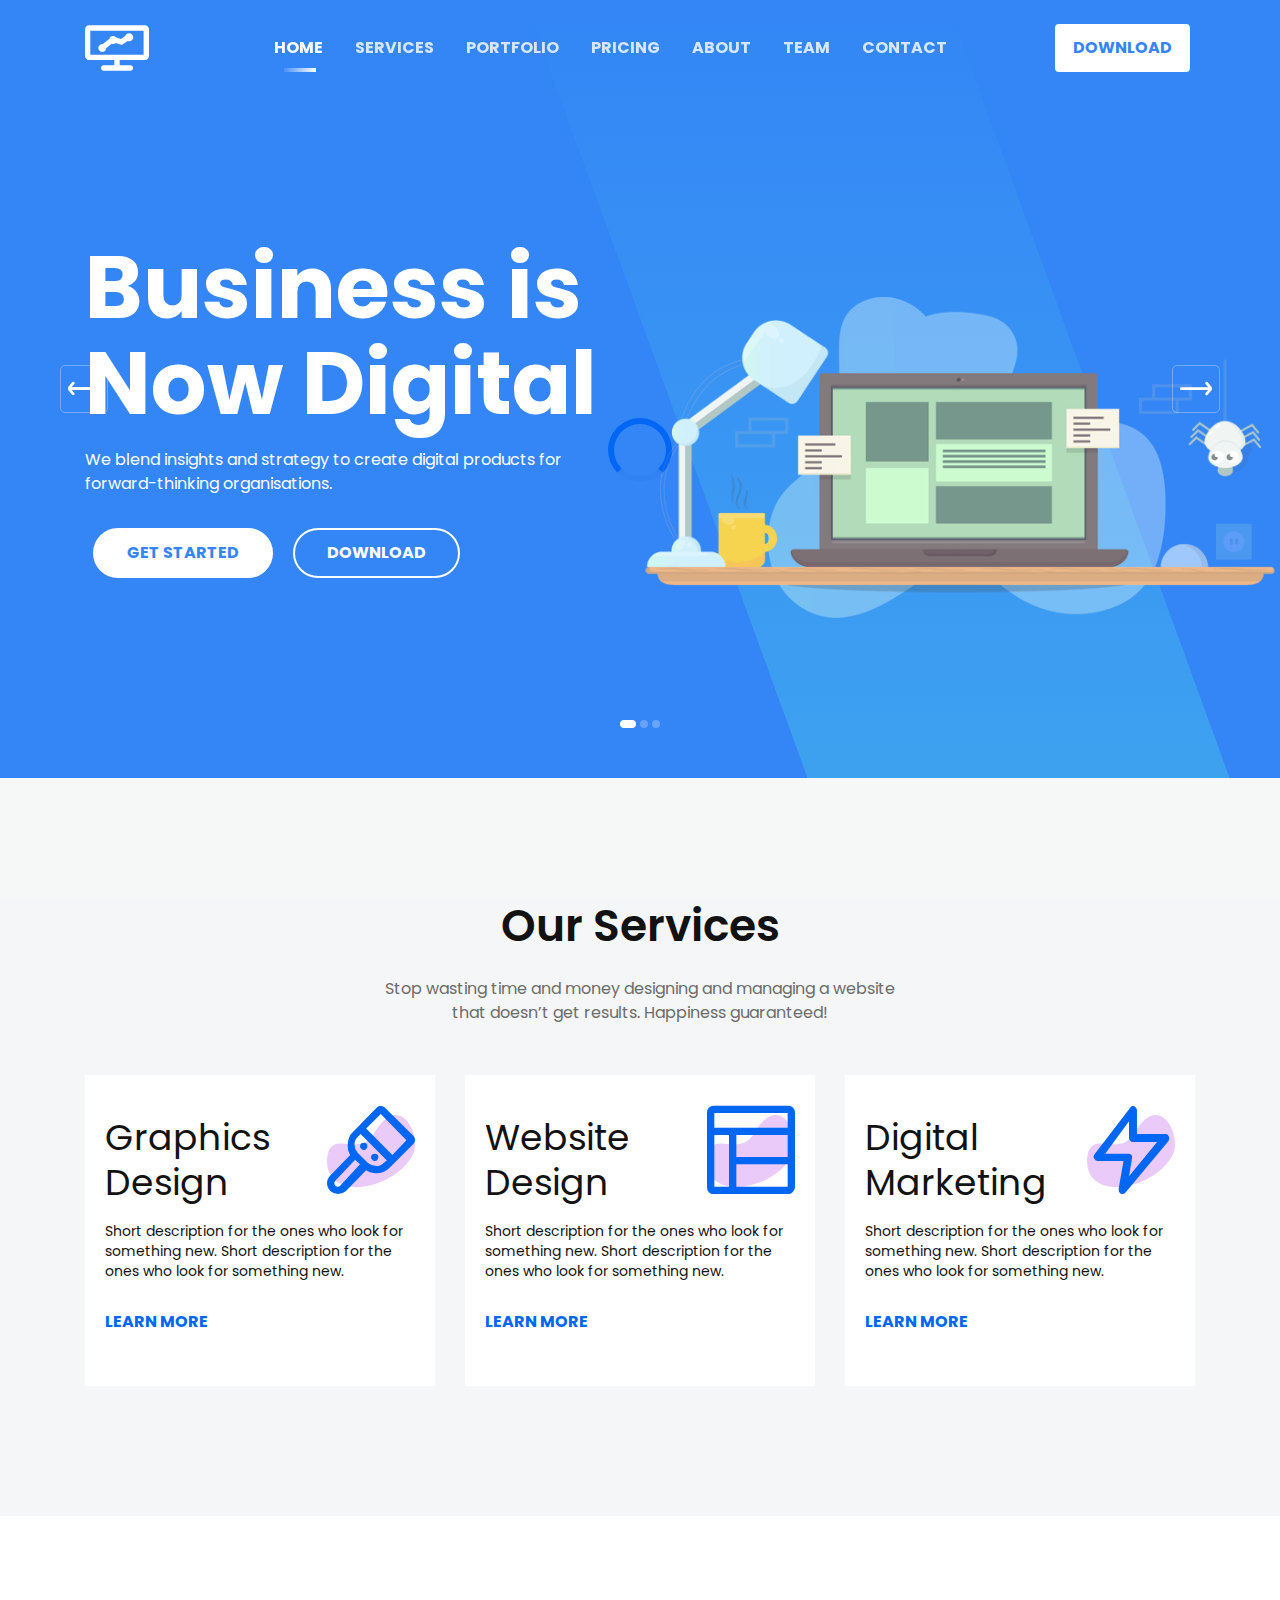
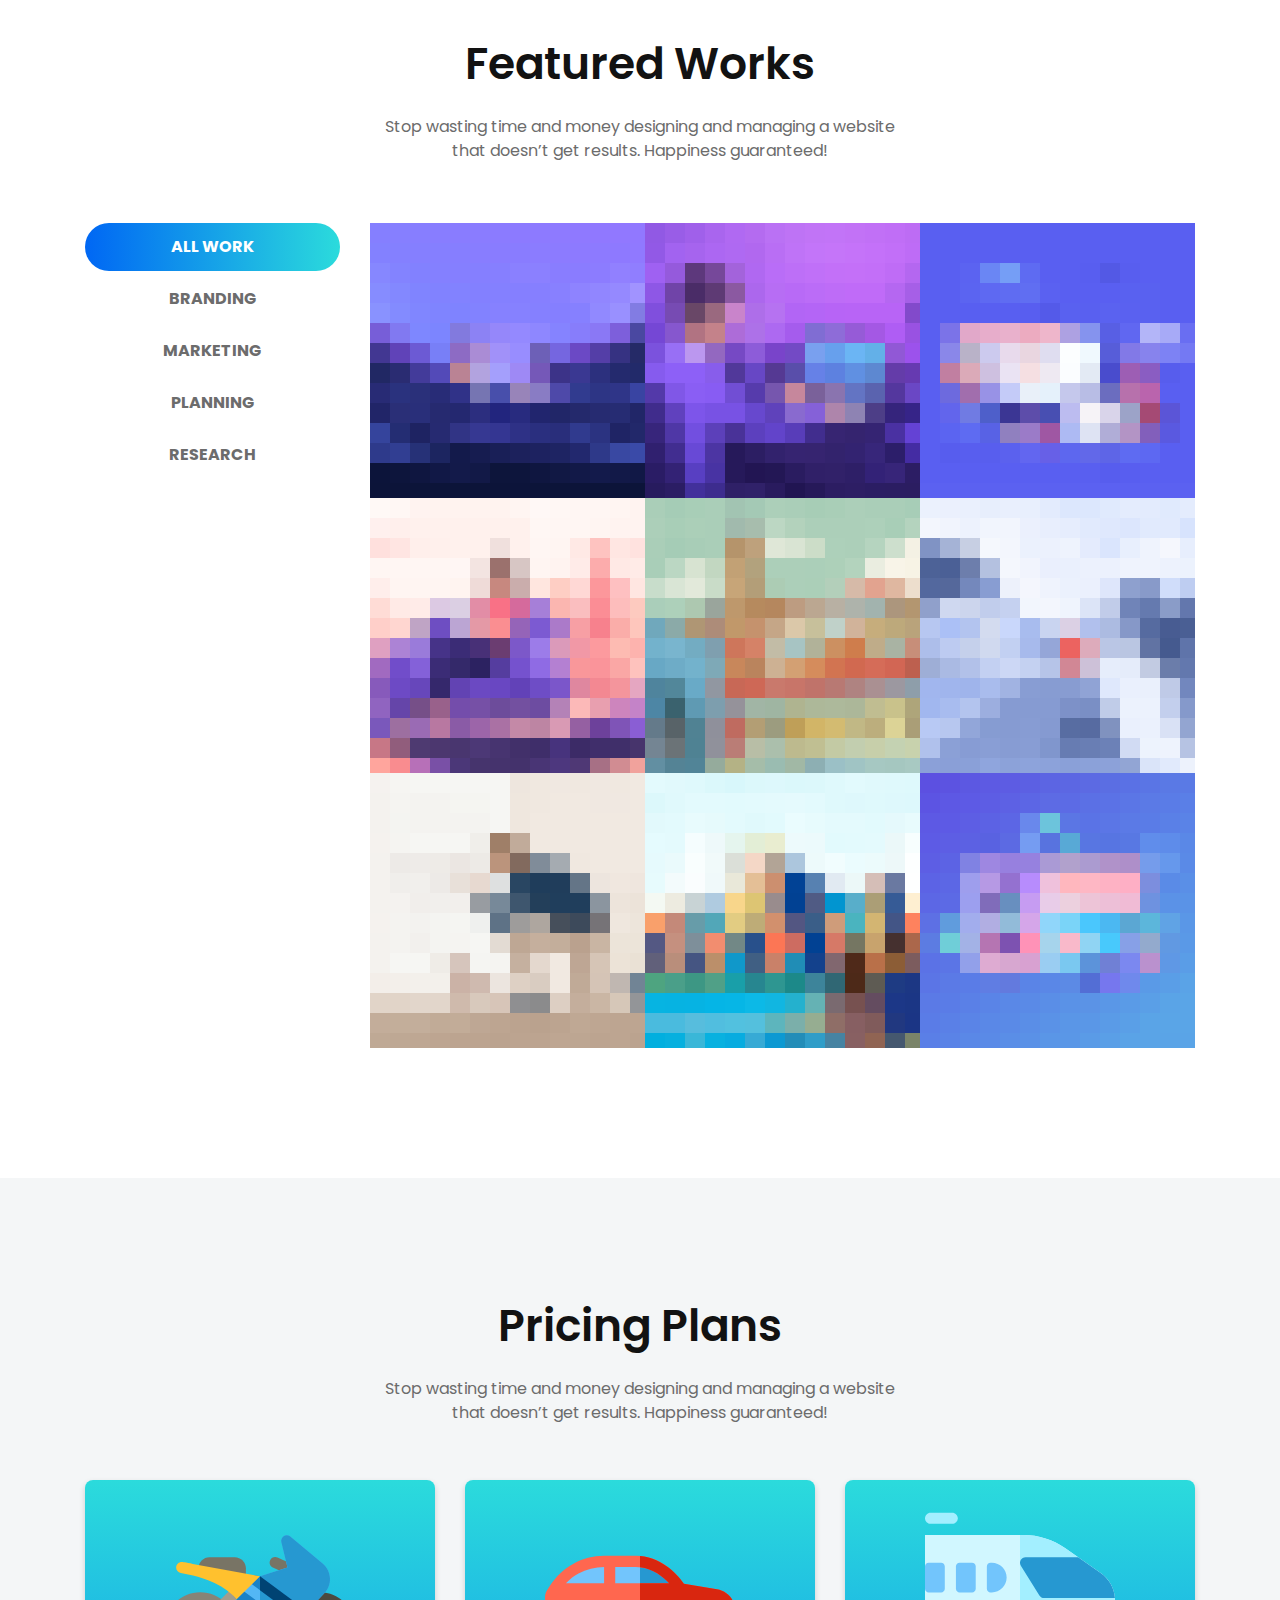
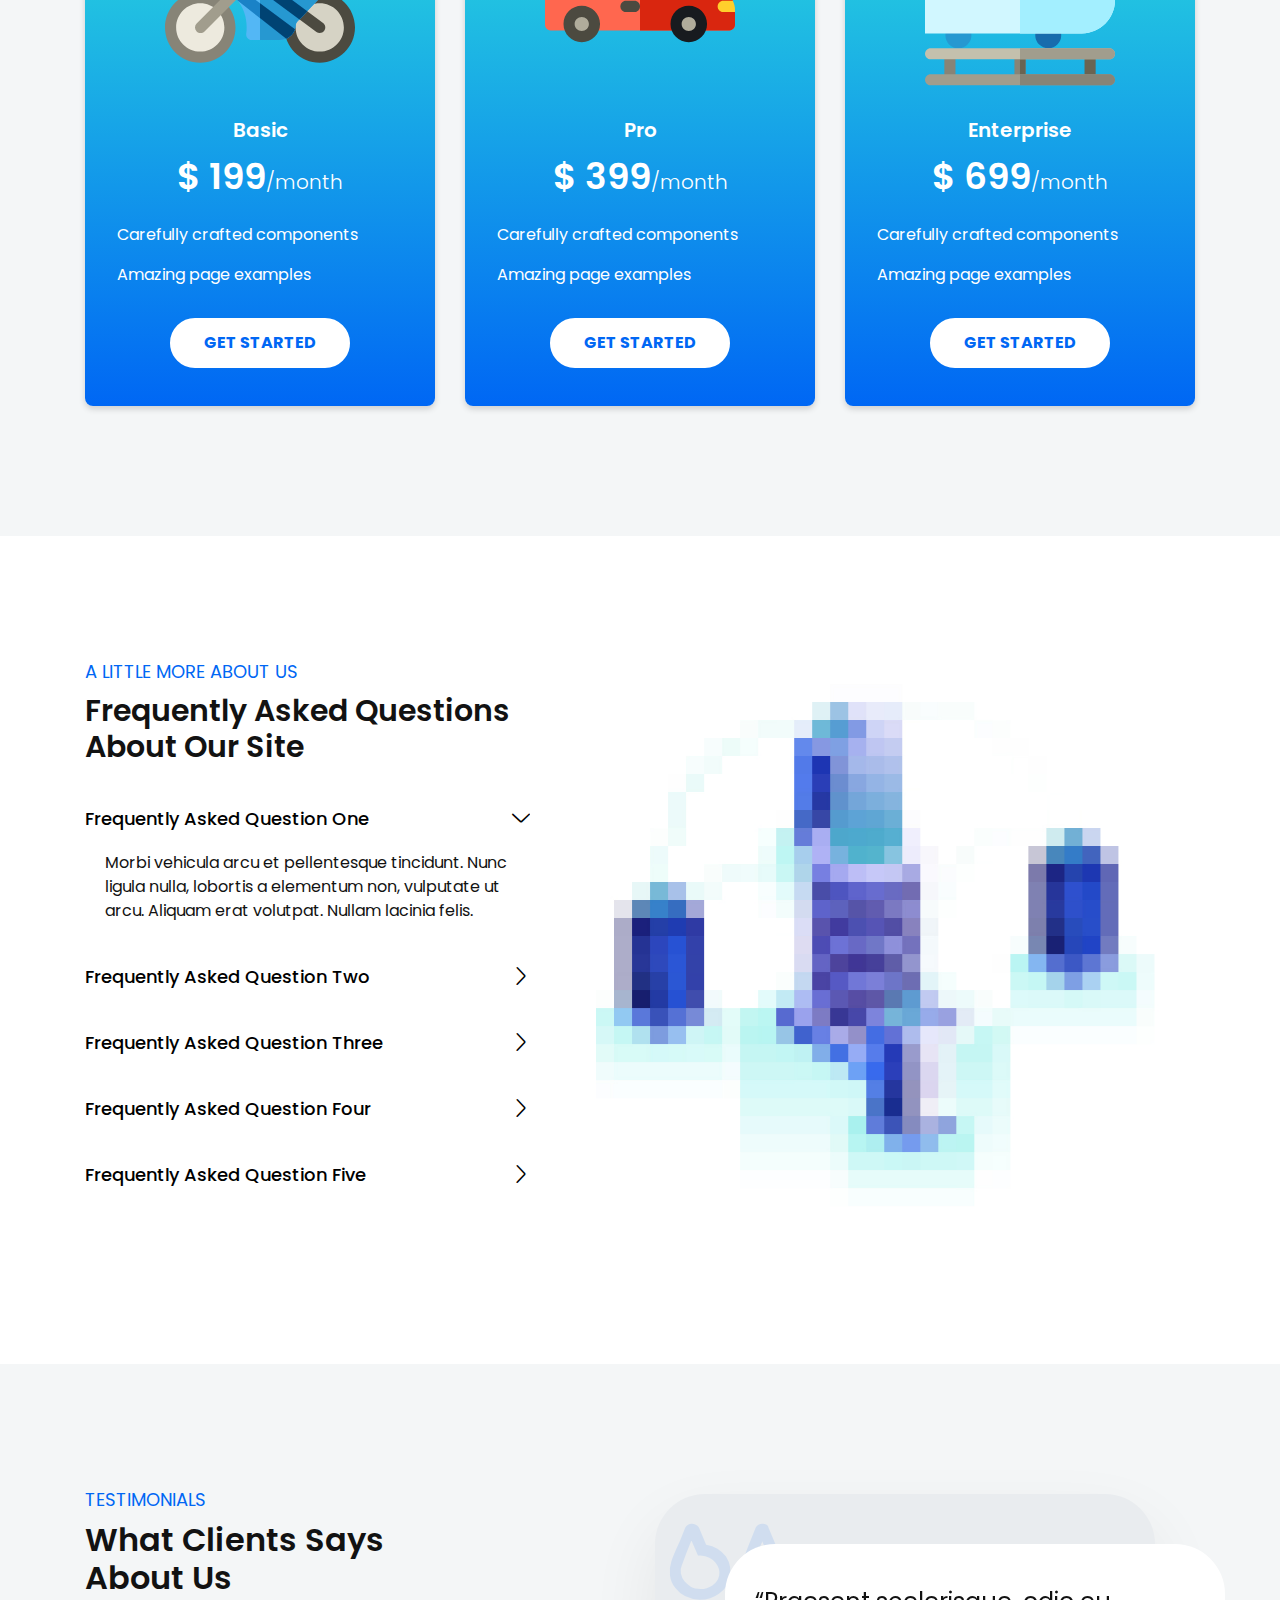
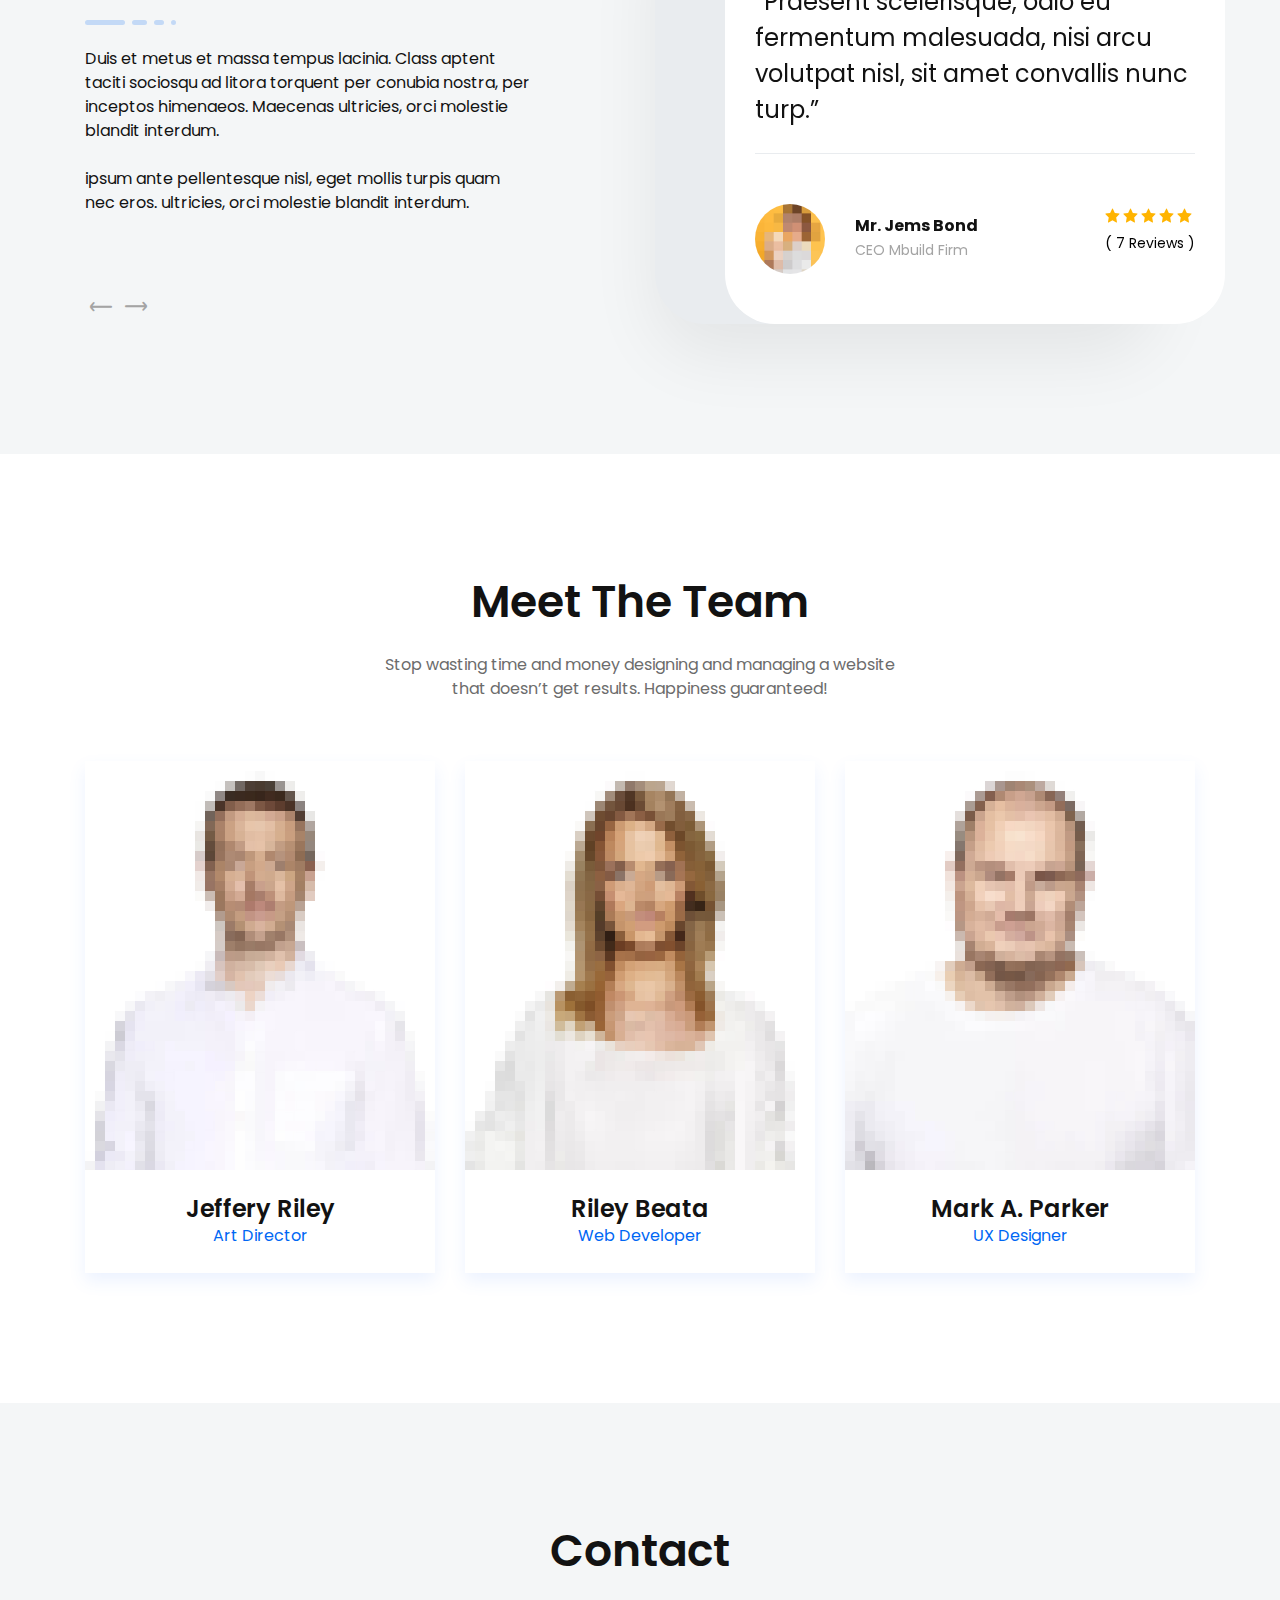
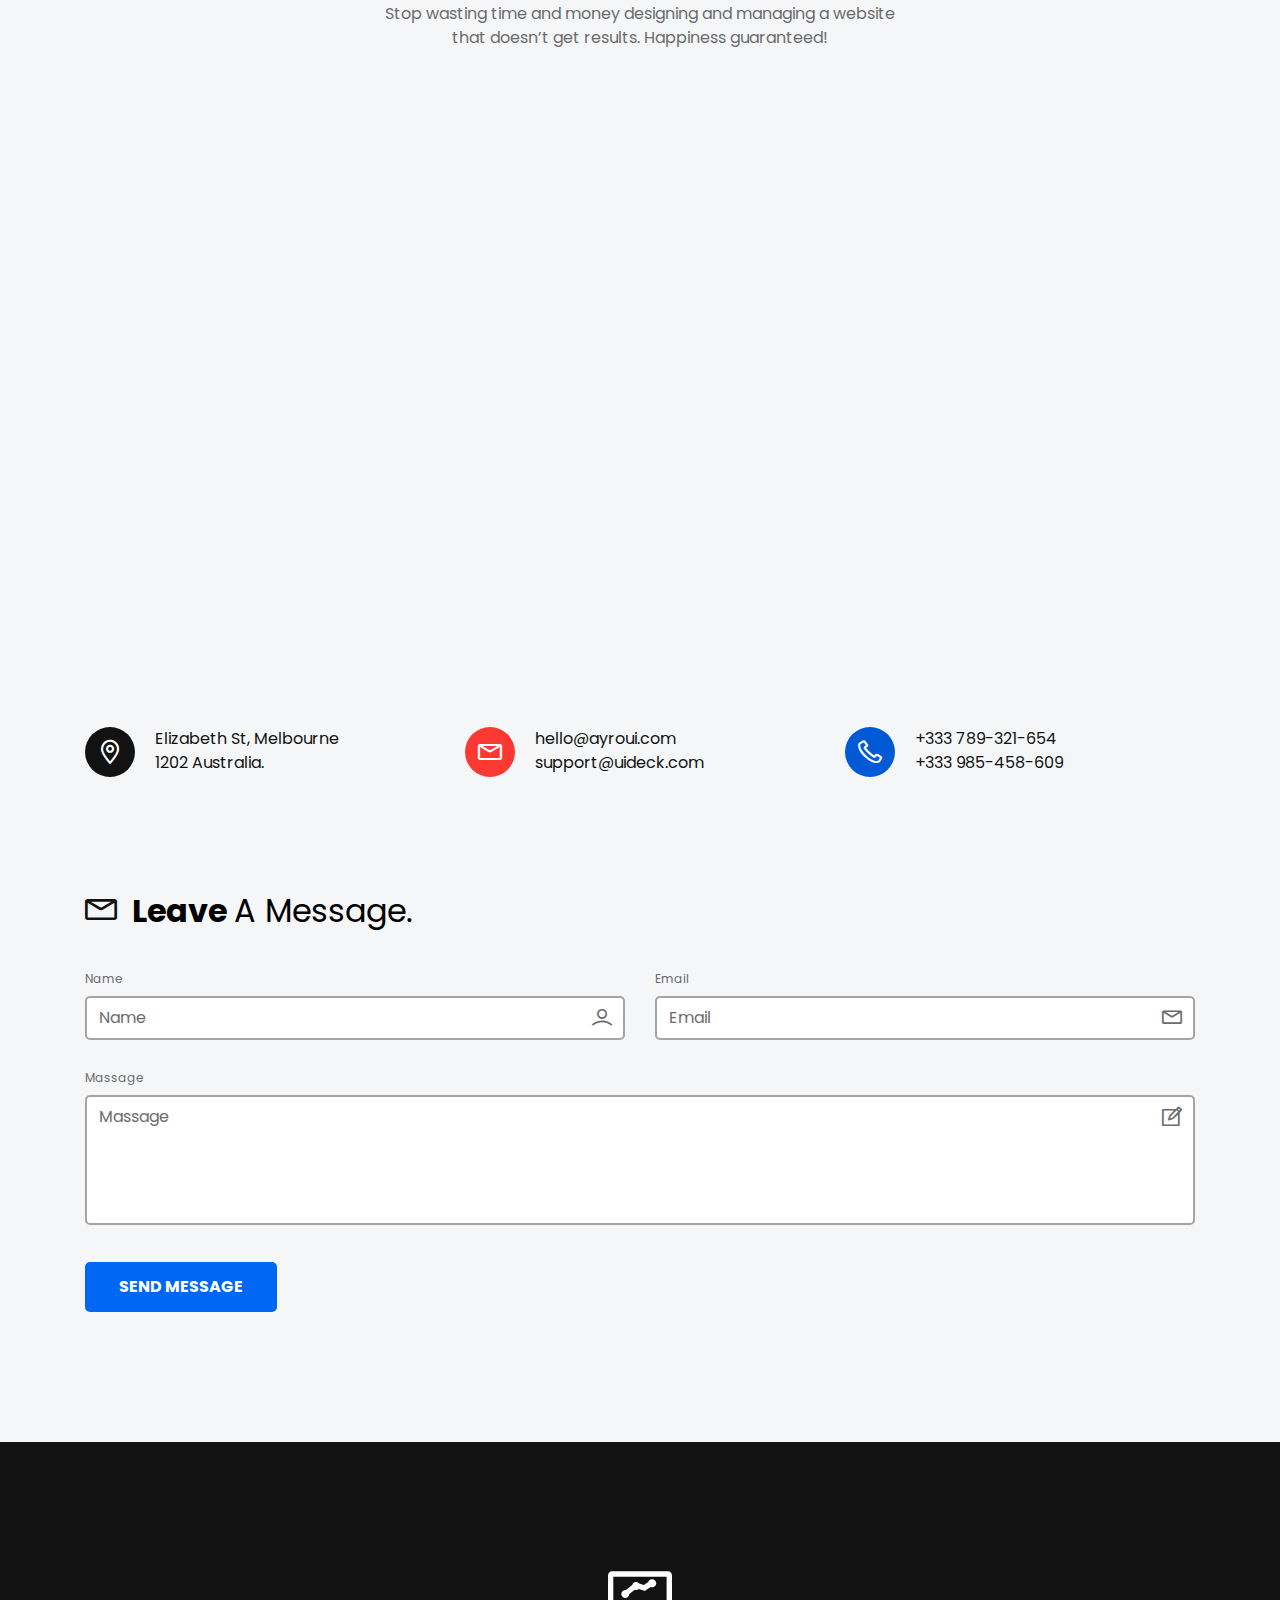
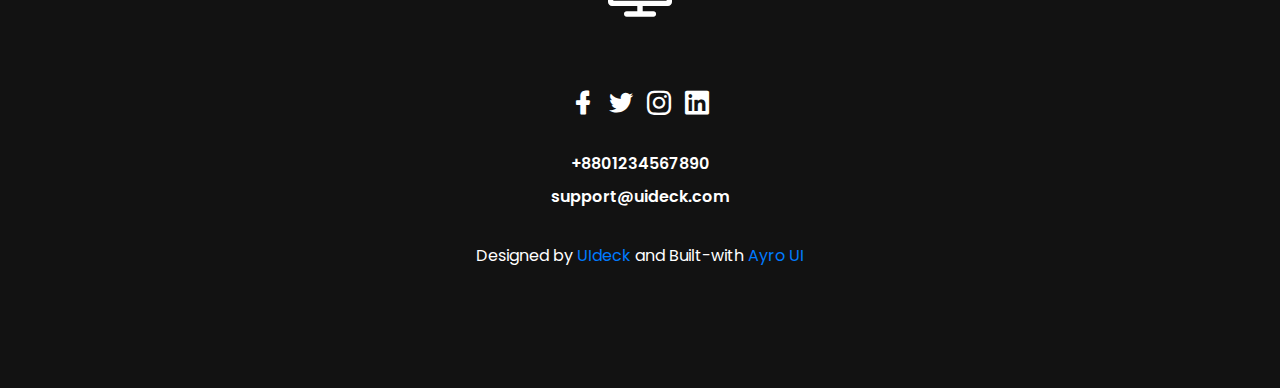
==== index.html @ dd84178d "new website" ====
<!doctype html>
<html class="no-js" lang="en">

<head>
    <meta charset="utf-8">
    
    <!--====== Title ======-->
    <title>Smash - Bootstrap Business Template</title>
    
    <meta name="description" content="">
    <meta name="viewport" content="width=device-width, initial-scale=1">

    <!--====== Favicon Icon ======-->
    <link rel="shortcut icon" href="assets/images/favicon.png" type="image/png">
        
    <!--====== Magnific Popup CSS ======-->
    <link rel="stylesheet" href="assets/css/magnific-popup.css">
        
    <!--====== Slick CSS ======-->
    <link rel="stylesheet" href="assets/css/slick.css">
        
    <!--====== Line Icons CSS ======-->
    <link rel="stylesheet" href="assets/css/LineIcons.css">
        
    <!--====== Bootstrap CSS ======-->
    <link rel="stylesheet" href="assets/css/bootstrap.min.css">
    
    <!--====== Default CSS ======-->
    <link rel="stylesheet" href="assets/css/default.css">
    
    <!--====== Style CSS ======-->
    <link rel="stylesheet" href="assets/css/style.css">
    
</head>

<body>
    <!--[if IE]>
    <p class="browserupgrade">You are using an <strong>outdated</strong> browser. Please <a href="https://browsehappy.com/">upgrade your browser</a> to improve your experience and security.</p>
  <![endif]-->
   
    <!--====== PRELOADER PART START ======-->

    <div class="preloader">
        <div class="loader">
            <div class="ytp-spinner">
                <div class="ytp-spinner-container">
                    <div class="ytp-spinner-rotator">
                        <div class="ytp-spinner-left">
                            <div class="ytp-spinner-circle"></div>
                        </div>
                        <div class="ytp-spinner-right">
                            <div class="ytp-spinner-circle"></div>
                        </div>
                    </div>
                </div>
            </div>
        </div>
    </div>

    <!--====== PRELOADER PART ENDS ======-->
    
    <!--====== NAVBAR TWO PART START ======-->

    <section class="navbar-area">
        <div class="container">
            <div class="row">
                <div class="col-lg-12">
                    <nav class="navbar navbar-expand-lg">
                       
                        <a class="navbar-brand" href="#">
                            <img src="assets/images/logo.svg" alt="Logo">
                        </a>
                        
                        <button class="navbar-toggler" type="button" data-toggle="collapse" data-target="#navbarTwo" aria-controls="navbarTwo" aria-expanded="false" aria-label="Toggle navigation">
                            <span class="toggler-icon"></span>
                            <span class="toggler-icon"></span>
                            <span class="toggler-icon"></span>
                        </button>

                        <div class="collapse navbar-collapse sub-menu-bar" id="navbarTwo">
                            <ul class="navbar-nav m-auto">
                                <li class="nav-item active"><a class="page-scroll" href="#home">home</a></li>
                                <li class="nav-item"><a class="page-scroll" href="#services">Services</a></li>
                                <li class="nav-item"><a class="page-scroll" href="#portfolio">Portfolio</a></li>
                                <li class="nav-item"><a class="page-scroll" href="#pricing">Pricing</a></li>
                                <li class="nav-item"><a class="page-scroll" href="#about">About</a></li>
                                <li class="nav-item"><a class="page-scroll" href="#team">Team</a></li>
                                <li class="nav-item"><a class="page-scroll" href="#contact">Contact</a></li>
                            </ul>
                        </div>
                        
                        <div class="navbar-btn d-none d-sm-inline-block">
                            <ul>
                                <li><a class="solid" href="#">Download</a></li>
                            </ul>
                        </div>
                    </nav> <!-- navbar -->
                </div>
            </div> <!-- row -->
        </div> <!-- container -->
    </section>

    <!--====== NAVBAR TWO PART ENDS ======-->
    
    <!--====== SLIDER PART START ======-->

    <section id="home" class="slider_area">
        <div id="carouselThree" class="carousel slide" data-ride="carousel">
            <ol class="carousel-indicators">
                <li data-target="#carouselThree" data-slide-to="0" class="active"></li>
                <li data-target="#carouselThree" data-slide-to="1"></li>
                <li data-target="#carouselThree" data-slide-to="2"></li>
            </ol>

            <div class="carousel-inner">
                <div class="carousel-item active">
                    <div class="container">
                        <div class="row">
                            <div class="col-lg-6">
                                <div class="slider-content">
                                    <h1 class="title">Business is Now Digital</h1>
                                    <p class="text">We blend insights and strategy to create digital products for forward-thinking organisations.</p>
                                    <ul class="slider-btn rounded-buttons">
                                        <li><a class="main-btn rounded-one" href="#">GET STARTED</a></li>
                                        <li><a class="main-btn rounded-two" href="#">DOWNLOAD</a></li>
                                    </ul>
                                </div>
                            </div>
                        </div> <!-- row -->
                    </div> <!-- container -->
                    <div class="slider-image-box d-none d-lg-flex align-items-end">
                        <div class="slider-image">
                            <img src="assets/images/slider/1.png" alt="Hero">
                        </div> <!-- slider-imgae -->
                    </div> <!-- slider-imgae box -->
                </div> <!-- carousel-item -->

                <div class="carousel-item">
                    <div class="container">
                        <div class="row">
                            <div class="col-lg-6">
                                <div class="slider-content">
                                    <h1 class="title">Crafted for Business</h1>
                                    <p class="text">We blend insights and strategy to create digital products for forward-thinking organisations.</p>
                                    <ul class="slider-btn rounded-buttons">
                                        <li><a class="main-btn rounded-one" href="#">GET STARTED</a></li>
                                        <li><a class="main-btn rounded-two" href="#">DOWNLOAD</a></li>
                                    </ul>
                                </div> <!-- slider-content -->
                            </div>
                        </div> <!-- row -->
                    </div> <!-- container -->
                    <div class="slider-image-box d-none d-lg-flex align-items-end">
                        <div class="slider-image">
                            <img src="assets/images/slider/2.png" alt="Hero">
                        </div> <!-- slider-imgae -->
                    </div> <!-- slider-imgae box -->
                </div> <!-- carousel-item -->

                <div class="carousel-item">
                    <div class="container">
                        <div class="row">
                            <div class="col-lg-6">
                                <div class="slider-content">
                                    <h1 class="title">Based on Bootstrap 4</h1>
                                    <p class="text">We blend insights and strategy to create digital products for forward-thinking organisations.</p>
                                    <ul class="slider-btn rounded-buttons">
                                        <li><a class="main-btn rounded-one" href="#">GET STARTED</a></li>
                                        <li><a class="main-btn rounded-two" href="#">DOWNLOAD</a></li>
                                    </ul>
                                </div> <!-- slider-content -->
                            </div>
                        </div> <!-- row -->
                    </div> <!-- container -->
                    <div class="slider-image-box d-none d-lg-flex align-items-end">
                        <div class="slider-image">
                            <img src="assets/images/slider/3.png" alt="Hero">
                        </div> <!-- slider-imgae -->
                    </div> <!-- slider-imgae box -->
                </div> <!-- carousel-item -->
            </div>

            <a class="carousel-control-prev" href="#carouselThree" role="button" data-slide="prev">
                <i class="lni lni-arrow-left"></i>
            </a>
            <a class="carousel-control-next" href="#carouselThree" role="button" data-slide="next">
                <i class="lni lni-arrow-right"></i>
            </a>
        </div>
    </section>

    <!--====== SLIDER PART ENDS ======-->
    
    <!--====== FEATRES TWO PART START ======-->

    <section id="services" class="features-area">
        <div class="container">
            <div class="row justify-content-center">
                <div class="col-lg-6 col-md-10">
                    <div class="section-title text-center pb-10">
                        <h3 class="title">Our Services</h3>
                        <p class="text">Stop wasting time and money designing and managing a website that doesn’t get results. Happiness guaranteed!</p>
                    </div> <!-- row -->
                </div>
            </div> <!-- row -->
            <div class="row justify-content-center">
                <div class="col-lg-4 col-md-7 col-sm-9">
                    <div class="single-features mt-40">
                        <div class="features-title-icon d-flex justify-content-between">
                            <h4 class="features-title"><a href="#">Graphics Design</a></h4>
                            <div class="features-icon">
                                <i class="lni lni-brush"></i>
                                <img class="shape" src="assets/images/f-shape-1.svg" alt="Shape">
                            </div>
                        </div>
                        <div class="features-content">
                            <p class="text">Short description for the ones who look for something new. Short description for the ones who look for something new.</p>
                            <a class="features-btn" href="#">LEARN MORE</a>
                        </div>
                    </div> <!-- single features -->
                </div>
                <div class="col-lg-4 col-md-7 col-sm-9">
                    <div class="single-features mt-40">
                        <div class="features-title-icon d-flex justify-content-between">
                            <h4 class="features-title"><a href="#">Website Design</a></h4>
                            <div class="features-icon">
                                <i class="lni lni-layout"></i>
                                <img class="shape" src="assets/images/f-shape-1.svg" alt="Shape">
                            </div>
                        </div>
                        <div class="features-content">
                            <p class="text">Short description for the ones who look for something new. Short description for the ones who look for something new.</p>
                            <a class="features-btn" href="#">LEARN MORE</a>
                        </div>
                    </div> <!-- single features -->
                </div>
                <div class="col-lg-4 col-md-7 col-sm-9">
                    <div class="single-features mt-40">
                        <div class="features-title-icon d-flex justify-content-between">
                            <h4 class="features-title"><a href="#">Digital Marketing</a></h4>
                            <div class="features-icon">
                                <i class="lni lni-bolt"></i>
                                <img class="shape" src="assets/images/f-shape-1.svg" alt="Shape">
                            </div>
                        </div>
                        <div class="features-content">
                            <p class="text">Short description for the ones who look for something new. Short description for the ones who look for something new.</p>
                            <a class="features-btn" href="#">LEARN MORE</a>
                        </div>
                    </div> <!-- single features -->
                </div>
            </div> <!-- row -->
        </div> <!-- container -->
    </section>

    <!--====== FEATRES TWO PART ENDS ======-->
    
    <!--====== PORTFOLIO PART START ======-->

    <section id="portfolio" class="portfolio-area portfolio-four pb-100">
        <div class="container">
            <div class="row justify-content-center">
                <div class="col-lg-6 col-md-10">
                    <div class="section-title text-center pb-10">
                        <h3 class="title">Featured Works</h3>
                        <p class="text">Stop wasting time and money designing and managing a website that doesn’t get results. Happiness guaranteed!</p>
                    </div> <!-- section title -->
                </div>
            </div> <!-- row -->
            <div class="row">
                <div class="col-lg-3 col-md-3">
                    <div class="portfolio-menu text-center mt-50">
                        <ul>
                            <li data-filter="*" class="active">ALL WORK</li>
                            <li data-filter=".branding-4">BRANDING</li>
                            <li data-filter=".marketing-4">MARKETING</li>
                            <li data-filter=".planning-4">PLANNING</li>
                            <li data-filter=".research-4">RESEARCH</li>
                        </ul>
                    </div> <!-- portfolio menu -->
                </div>
                <div class="col-lg-9 col-md-9">
                    <div class="row no-gutters grid mt-50">
                        <div class="col-lg-4 col-sm-6 branding-4 planning-4">
                            <div class="single-portfolio">
                                <div class="portfolio-image">
                                    <img src="assets/images/portfolio/1.png" alt="">
                                    <div class="portfolio-overlay d-flex align-items-center justify-content-center">
                                        <div class="portfolio-content">
                                            <div class="portfolio-icon">
                                                <a class="image-popup" href="assets/images/portfolio/1.png"><i class="lni lni-zoom-in"></i></a>
                                                <img src="assets/images/portfolio/shape.svg" alt="shape" class="shape">
                                            </div>
                                            <div class="portfolio-icon">
                                                <a href="#"><i class="lni lni-link"></i></a>
                                                <img src="assets/images/portfolio/shape.svg" alt="shape" class="shape">
                                            </div>
                                        </div>
                                    </div>
                                </div>
                            </div> <!-- single portfolio -->
                        </div>
                        <div class="col-lg-4 col-sm-6 marketing-4 research-4">
                            <div class="single-portfolio">
                                <div class="portfolio-image">
                                    <img src="assets/images/portfolio/2.png" alt="">
                                    <div class="portfolio-overlay d-flex align-items-center justify-content-center">
                                        <div class="portfolio-content">
                                            <div class="portfolio-icon">
                                                <a class="image-popup" href="assets/images/portfolio/2.png"><i class="lni lni-zoom-in"></i></a>
                                                <img src="assets/images/portfolio/shape.svg" alt="shape" class="shape">
                                            </div>
                                            <div class="portfolio-icon">
                                                <a href="#"><i class="lni lni-link"></i></a>
                                                <img src="assets/images/portfolio/shape.svg" alt="shape" class="shape">
                                            </div>
                                        </div>
                                    </div>
                                </div>
                            </div> <!-- single portfolio -->
                        </div>
                        <div class="col-lg-4 col-sm-6 branding-4 marketing-4">
                            <div class="single-portfolio">
                                <div class="portfolio-image">
                                    <img src="assets/images/portfolio/3.png" alt="">
                                    <div class="portfolio-overlay d-flex align-items-center justify-content-center">
                                        <div class="portfolio-content">
                                            <div class="portfolio-icon">
                                                <a class="image-popup" href="assets/images/portfolio/3.png"><i class="lni lni-zoom-in"></i></a>
                                                <img src="assets/images/portfolio/shape.svg" alt="shape" class="shape">
                                            </div>
                                            <div class="portfolio-icon">
                                                <a href="#"><i class="lni lni-link"></i></a>
                                                <img src="assets/images/portfolio/shape.svg" alt="shape" class="shape">
                                            </div>
                                        </div>
                                    </div>
                                </div>
                            </div> <!-- single portfolio -->
                        </div>
                        <div class="col-lg-4 col-sm-6 planning-4 research-4">
                            <div class="single-portfolio">
                                <div class="portfolio-image">
                                    <img src="assets/images/portfolio/4.png" alt="">
                                    <div class="portfolio-overlay d-flex align-items-center justify-content-center">
                                        <div class="portfolio-content">
                                            <div class="portfolio-icon">
                                                <a class="image-popup" href="assets/images/portfolio/4.png"><i class="lni lni-zoom-in"></i></a>
                                                <img src="assets/images/portfolio/shape.svg" alt="shape" class="shape">
                                            </div>
                                            <div class="portfolio-icon">
                                                <a href="#"><i class="lni lni-link"></i></a>
                                                <img src="assets/images/portfolio/shape.svg" alt="shape" class="shape">
                                            </div>
                                        </div>
                                    </div>
                                </div>
                            </div> <!-- single portfolio -->
                        </div>
                        <div class="col-lg-4 col-sm-6 marketing-4">
                            <div class="single-portfolio">
                                <div class="portfolio-image">
                                    <img src="assets/images/portfolio/5.png" alt="">
                                    <div class="portfolio-overlay d-flex align-items-center justify-content-center">
                                        <div class="portfolio-content">
                                            <div class="portfolio-icon">
                                                <a class="image-popup" href="assets/images/portfolio/5.png"><i class="lni lni-zoom-in"></i></a>
                                                <img src="assets/images/portfolio/shape.svg" alt="shape" class="shape">
                                            </div>
                                            <div class="portfolio-icon">
                                                <a href="#"><i class="lni lni-link"></i></a>
                                                <img src="assets/images/portfolio/shape.svg" alt="shape" class="shape">
                                            </div>
                                        </div>
                                    </div>
                                </div>
                            </div> <!-- single portfolio -->
                        </div>
                        <div class="col-lg-4 col-sm-6 planning-4">
                            <div class="single-portfolio">
                                <div class="portfolio-image">
                                    <img src="assets/images/portfolio/6.png" alt="">
                                    <div class="portfolio-overlay d-flex align-items-center justify-content-center">
                                        <div class="portfolio-content">
                                            <div class="portfolio-icon">
                                                <a class="image-popup" href="assets/images/portfolio/6.png"><i class="lni lni-zoom-in"></i></a>
                                                <img src="assets/images/portfolio/shape.svg" alt="shape" class="shape">
                                            </div>
                                            <div class="portfolio-icon">
                                                <a href="#"><i class="lni lni-link"></i></a>
                                                <img src="assets/images/portfolio/shape.svg" alt="shape" class="shape">
                                            </div>
                                        </div>
                                    </div>
                                </div>
                            </div> <!-- single portfolio -->
                        </div>
                        <div class="col-lg-4 col-sm-6 research-4">
                            <div class="single-portfolio">
                                <div class="portfolio-image">
                                    <img src="assets/images/portfolio/7.png" alt="">
                                    <div class="portfolio-overlay d-flex align-items-center justify-content-center">
                                        <div class="portfolio-content">
                                            <div class="portfolio-icon">
                                                <a class="image-popup" href="assets/images/portfolio/7.png"><i class="lni lni-zoom-in"></i></a>
                                                <img src="assets/images/portfolio/shape.svg" alt="shape" class="shape">
                                            </div>
                                            <div class="portfolio-icon">
                                                <a href="#"><i class="lni lni-link"></i></a>
                                                <img src="assets/images/portfolio/shape.svg" alt="shape" class="shape">
                                            </div>
                                        </div>
                                    </div>
                                </div>
                            </div> <!-- single portfolio -->
                        </div>
                        <div class="col-lg-4 col-sm-6 branding-4 planning-4">
                            <div class="single-portfolio">
                                <div class="portfolio-image">
                                    <img src="assets/images/portfolio/8.png" alt="">
                                    <div class="portfolio-overlay d-flex align-items-center justify-content-center">
                                        <div class="portfolio-content">
                                            <div class="portfolio-icon">
                                                <a class="image-popup" href="assets/images/portfolio/8.png"><i class="lni lni-zoom-in"></i></a>
                                                <img src="assets/images/portfolio/shape.svg" alt="shape" class="shape">
                                            </div>
                                            <div class="portfolio-icon">
                                                <a href="#"><i class="lni lni-link"></i></a>
                                                <img src="assets/images/portfolio/shape.svg" alt="shape" class="shape">
                                            </div>
                                        </div>
                                    </div>
                                </div>
                            </div> <!-- single portfolio -->
                        </div>
                        <div class="col-lg-4 col-sm-6 marketing-4">
                            <div class="single-portfolio">
                                <div class="portfolio-image">
                                    <img src="assets/images/portfolio/9.png" alt="">
                                    <div class="portfolio-overlay d-flex align-items-center justify-content-center">
                                        <div class="portfolio-content">
                                            <div class="portfolio-icon">
                                                <a class="image-popup" href="assets/images/portfolio/9.png"><i class="lni lni-zoom-in"></i></a>
                                                <img src="assets/images/portfolio/shape.svg" alt="shape" class="shape">
                                            </div>
                                            <div class="portfolio-icon">
                                                <a href="#"><i class="lni lni-link"></i></a>
                                                <img src="assets/images/portfolio/shape.svg" alt="shape" class="shape">
                                            </div>
                                        </div>
                                    </div>
                                </div>
                            </div> <!-- single portfolio -->
                        </div>
                    </div> <!-- row -->
                </div>
            </div> <!-- row -->
        </div> <!-- container -->
    </section>

    <!--====== PORTFOLIO PART ENDS ======-->
    
    <!--====== PRINICNG START ======-->

    <section id="pricing" class="pricing-area ">
        <div class="container">
            <div class="row justify-content-center">
                <div class="col-lg-6 col-md-10">
                    <div class="section-title text-center pb-25">
                        <h3 class="title">Pricing Plans</h3>
                        <p class="text">Stop wasting time and money designing and managing a website that doesn’t get results. Happiness guaranteed!</p>
                    </div> <!-- section title -->
                </div>
            </div> <!-- row -->
            <div class="row justify-content-center">
                <div class="col-lg-4 col-md-7 col-sm-9">
                    <div class="pricing-style mt-30">
                        <div class="pricing-icon text-center">
                            <img src="assets/images/basic.svg" alt="">
                        </div>
                        <div class="pricing-header text-center">
                            <h5 class="sub-title">Basic</h5>
                            <p class="month"><span class="price">$ 199</span>/month</p>
                        </div>
                        <div class="pricing-list">
                            <ul>
                                <li><i class="lni lni-check-mark-circle"></i> Carefully crafted components</li>
                                <li><i class="lni lni-check-mark-circle"></i> Amazing page examples</li>
                            </ul>
                        </div>
                        <div class="pricing-btn rounded-buttons text-center">
                            <a class="main-btn rounded-one" href="#">GET STARTED</a>
                        </div>    
                    </div> <!-- pricing style one -->
                </div>
                
                <div class="col-lg-4 col-md-7 col-sm-9">
                    <div class="pricing-style mt-30">
                        <div class="pricing-icon text-center">
                            <img src="assets/images/pro.svg" alt="">
                        </div>
                        <div class="pricing-header text-center">
                            <h5 class="sub-title">Pro</h5>
                            <p class="month"><span class="price">$ 399</span>/month</p>
                        </div>
                        <div class="pricing-list">
                            <ul>
                                <li><i class="lni lni-check-mark-circle"></i> Carefully crafted components</li>
                                <li><i class="lni lni-check-mark-circle"></i> Amazing page examples</li>
                            </ul>
                        </div>
                        <div class="pricing-btn rounded-buttons text-center">
                            <a class="main-btn rounded-one" href="#">GET STARTED</a>
                        </div>
                    </div> <!-- pricing style one -->
                </div>
                
                <div class="col-lg-4 col-md-7 col-sm-9">
                    <div class="pricing-style mt-30">
                        <div class="pricing-icon text-center">
                            <img src="assets/images/enterprise.svg" alt="">
                        </div>
                        <div class="pricing-header text-center">
                            <h5 class="sub-title">Enterprise</h5>
                            <p class="month"><span class="price">$ 699</span>/month</p>
                        </div>
                        <div class="pricing-list">
                            <ul>
                                <li><i class="lni lni-check-mark-circle"></i> Carefully crafted components</li>
                                <li><i class="lni lni-check-mark-circle"></i> Amazing page examples</li>
                            </ul>
                        </div>
                        <div class="pricing-btn rounded-buttons text-center">
                            <a class="main-btn rounded-one" href="#">GET STARTED</a>
                        </div>
                    </div> <!-- pricing style one -->
                </div>
            </div> <!-- row -->
        </div> <!-- container -->
    </section>

    <!--====== PRINICNG ENDS ======-->
    
    <!--====== ABOUT PART START ======-->

    <section id="about" class="about-area">
        <div class="container">
            <div class="row">
                <div class="col-lg-5">
                    <div class="faq-content mt-45">
                        <div class="about-title">
                            <h6 class="sub-title">A Little More About Us</h6>
                            <h4 class="title">Frequently Asked Questions <br> About Our Site</h4>
                        </div> <!-- faq title -->
                        <div class="about-accordion">
                            <div class="accordion" id="accordionExample">
                                <div class="card">
                                    <div class="card-header" id="headingOne">
                                        <a href="#" data-toggle="collapse" data-target="#collapseOne" aria-expanded="true" aria-controls="collapseOne">Frequently Asked Question One</a>
                                    </div>

                                    <div id="collapseOne" class="collapse show" aria-labelledby="headingOne" data-parent="#accordionExample">
                                        <div class="card-body">
                                            <p class="text">Morbi vehicula arcu et pellentesque tincidunt. Nunc ligula nulla, lobortis a elementum non, vulputate ut arcu. Aliquam erat volutpat. Nullam lacinia felis.</p>
                                        </div>
                                    </div> 
                                </div> <!-- card -->
                                <div class="card">
                                    <div class="card-header" id="headingTwo">
                                        <a href="#" class="collapsed" data-toggle="collapse" data-target="#collapseTwo" aria-expanded="false" aria-controls="collapseTwo">Frequently Asked Question Two</a>
                                    </div>
                                    <div id="collapseTwo" class="collapse" aria-labelledby="headingTwo" data-parent="#accordionExample">
                                        <div class="card-body">
                                            <p class="text">Morbi vehicula arcu et pellentesque tincidunt. Nunc ligula nulla, lobortis a elementum non, vulputate ut arcu. Aliquam erat volutpat. Nullam lacinia felis.</p>
                                        </div>
                                    </div>
                                </div> <!-- card -->
                                <div class="card">
                                    <div class="card-header" id="headingThree">
                                        <a href="#" class="collapsed" data-toggle="collapse" data-target="#collapseThree" aria-expanded="false" aria-controls="collapseThree">Frequently Asked Question Three</a>
                                    </div>
                                    <div id="collapseThree" class="collapse" aria-labelledby="headingThree" data-parent="#accordionExample">
                                        <div class="card-body">
                                            <p class="text">Morbi vehicula arcu et pellentesque tincidunt. Nunc ligula nulla, lobortis a elementum non, vulputate ut arcu. Aliquam erat volutpat. Nullam lacinia felis.</p>
                                        </div>
                                    </div>
                                </div> <!-- card -->
                                <div class="card">
                                    <div class="card-header" id="headingFore">
                                        <a href="#" class="collapsed" data-toggle="collapse" data-target="#collapseFore" aria-expanded="false" aria-controls="collapseFore">Frequently Asked Question Four</a>
                                    </div>
                                    <div id="collapseFore" class="collapse" aria-labelledby="headingFore" data-parent="#accordionExample">
                                        <div class="card-body">
                                            <p class="text">Morbi vehicula arcu et pellentesque tincidunt. Nunc ligula nulla, lobortis a elementum non, vulputate ut arcu. Aliquam erat volutpat. Nullam lacinia felis.</p>
                                        </div>
                                    </div>
                                </div> <!-- card -->
                                <div class="card">
                                    <div class="card-header" id="headingFive">
                                        <a href="#" class="collapsed" data-toggle="collapse" data-target="#collapseFive" aria-expanded="false" aria-controls="collapseFive">Frequently Asked Question Five</a>
                                    </div>
                                    <div id="collapseFive" class="collapse" aria-labelledby="headingFive" data-parent="#accordionExample">
                                        <div class="card-body">
                                            <p class="text">Morbi vehicula arcu et pellentesque tincidunt. Nunc ligula nulla, lobortis a elementum non, vulputate ut arcu. Aliquam erat volutpat. Nullam lacinia felis.</p>
                                        </div>
                                    </div>
                                </div> <!-- card -->
                            </div>
                        </div> <!-- faq accordion -->
                    </div> <!-- faq content -->
                </div>
                <div class="col-lg-7">
                    <div class="about-image mt-50">
                        <img src="assets/images/about.jpg" alt="about">
                    </div> <!-- faq image -->
                </div>
            </div> <!-- row -->
        </div> <!-- container -->
    </section>

    <!--====== ABOUT PART ENDS ======-->
    
    <!--====== TESTIMONIAL PART START ======-->

    <section id="testimonial" class="testimonial-area">
        <div class="container">
            <div class="row justify-content-between">
                <div class="col-xl-5 col-lg-6">
                    <div class="testimonial-left-content mt-45">
                        <h6 class="sub-title">Testimonials</h6>
                        <h4 class="title">What Clients Says <br> About Us</h4>
                        <ul class="testimonial-line">
                            <li></li>
                            <li></li>
                            <li></li>
                            <li></li>
                        </ul>
                        <p class="text">Duis et metus et massa tempus lacinia. Class aptent taciti sociosqu ad litora torquent per conubia nostra, per inceptos himenaeos. Maecenas ultricies, orci molestie blandit interdum. <br> <br> ipsum ante pellentesque nisl, eget mollis turpis quam nec eros. ultricies, orci molestie blandit interdum.</p>
                    </div> <!-- testimonial left content -->
                </div>
                <div class="col-lg-6">
                    <div class="testimonial-right-content mt-50">
                        <div class="quota">
                            <i class="lni lni-quotation"></i>
                        </div>
                        <div class="testimonial-content-wrapper testimonial-active">
                            <div class="single-testimonial">
                                <div class="testimonial-text">
                                    <p class="text">“Praesent scelerisque, odio eu fermentum malesuada, nisi arcu volutpat nisl, sit amet convallis nunc turp.”</p>
                                </div>
                                <div class="testimonial-author d-sm-flex justify-content-between">
                                    <div class="author-info d-flex align-items-center">
                                        <div class="author-image">
                                            <img src="assets/images/author-1.jpg" alt="author">
                                        </div>
                                        <div class="author-name media-body">
                                            <h5 class="name">Mr. Jems Bond</h5>
                                            <span class="sub-title">CEO Mbuild Firm</span>
                                        </div>
                                    </div>
                                    <div class="author-review">
                                        <ul class="star">
                                            <li><i class="lni lni-star-filled"></i></li>
                                            <li><i class="lni lni-star-filled"></i></li>
                                            <li><i class="lni lni-star-filled"></i></li>
                                            <li><i class="lni lni-star-filled"></i></li>
                                            <li><i class="lni lni-star-filled"></i></li>
                                        </ul>
                                        <span class="review">( 7 Reviews )</span>
                                    </div>
                                </div>
                            </div> <!-- single testimonial -->
                            <div class="single-testimonial">
                                <div class="testimonial-text">
                                    <p class="text">“Praesent scelerisque, odio eu fermentum malesuada, nisi arcu volutpat nisl, sit amet convallis nunc turp.”</p>
                                </div>
                                <div class="testimonial-author d-sm-flex justify-content-between">
                                    <div class="author-info d-flex align-items-center">
                                        <div class="author-image">
                                                <img src="assets/images/author-2.jpg" alt="author">
                                        </div>
                                        <div class="author-name media-body">
                                            <h5 class="name">Mr. Jems Bond</h5>
                                            <span class="sub-title">CEO Mbuild Firm</span>
                                        </div>
                                    </div>
                                    <div class="author-review">
                                        <ul class="star">
                                            <li><i class="lni lni-star-filled"></i></li>
                                            <li><i class="lni lni-star-filled"></i></li>
                                            <li><i class="lni lni-star-filled"></i></li>
                                            <li><i class="lni lni-star-filled"></i></li>
                                            <li><i class="lni lni-star-filled"></i></li>
                                        </ul>
                                        <span class="review">( 7 Reviews )</span>
                                    </div>
                                </div>
                            </div> <!-- single testimonial -->
                            <div class="single-testimonial">
                                <div class="testimonial-text">
                                    <p class="text">“Praesent scelerisque, odio eu fermentum malesuada, nisi arcu volutpat nisl, sit amet convallis nunc turp.”</p>
                                </div>
                                <div class="testimonial-author d-sm-flex justify-content-between">
                                    <div class="author-info d-flex align-items-center">
                                        <div class="author-image">
                                                <img src="assets/images/author-3.jpg" alt="author">
                                        </div>
                                        <div class="author-name media-body">
                                            <h5 class="name">Mr. Jems Bond</h5>
                                            <span class="sub-title">CEO Mbuild Firm</span>
                                        </div>
                                    </div>
                                    <div class="author-review">
                                        <ul class="star">
                                            <li><i class="lni lni-star-filled"></i></li>
                                            <li><i class="lni lni-star-filled"></i></li>
                                            <li><i class="lni lni-star-filled"></i></li>
                                            <li><i class="lni lni-star-filled"></i></li>
                                            <li><i class="lni lni-star-filled"></i></li>
                                        </ul>
                                        <span class="review">( 7 Reviews )</span>
                                    </div>
                                </div>
                            </div> <!-- single testimonial -->
                        </div> <!-- testimonial content wrapper -->
                    </div> <!-- testimonial right content -->
                </div>
            </div> <!-- row -->
        </div> <!-- container -->
    </section>

    <!--====== TESTIMONIAL PART ENDS ======-->
    
    <!--====== TEAM START ======-->

    <section id="team" class="team-area pt-120 pb-130">
        <div class="container">
            <div class="row justify-content-center">
                <div class="col-lg-6 col-md-10">
                    <div class="section-title text-center pb-30">
                        <h3 class="title">Meet The Team</h3>
                        <p class="text">Stop wasting time and money designing and managing a website that doesn’t get results. Happiness guaranteed!</p>
                    </div> <!-- section title -->
                </div>
            </div> <!-- row -->
            <div class="row">
                <div class="col-lg-4 col-sm-6">
                    <div class="team-style-eleven text-center mt-30 wow fadeIn" data-wow-duration="1s" data-wow-delay="0s">
                        <div class="team-image">
                            <img src="assets/images/team-1.jpg" alt="Team">
                        </div>
                        <div class="team-content">
                            <div class="team-social">
                                <ul class="social">
                                    <li><a href="#"><i class="lni lni-facebook-filled"></i></a></li>
                                    <li><a href="#"><i class="lni lni-twitter-original"></i></a></li>
                                    <li><a href="#"><i class="lni lni-linkedin-original"></i></a></li>
                                    <li><a href="#"><i class="lni lni-instagram"></i></a></li>
                                </ul>
                            </div>
                            <h4 class="team-name"><a href="#">Jeffery Riley</a></h4>
                            <span class="sub-title">Art Director</span>
                        </div>
                    </div> <!-- single team -->
                </div>
                <div class="col-lg-4 col-sm-6">
                    <div class="team-style-eleven text-center mt-30 wow fadeIn" data-wow-duration="1s" data-wow-delay="0s">
                        <div class="team-image">
                            <img src="assets/images/team-2.jpg" alt="Team">
                        </div>
                        <div class="team-content">
                            <div class="team-social">
                                <ul class="social">
                                    <li><a href="#"><i class="lni lni-facebook-filled"></i></a></li>
                                    <li><a href="#"><i class="lni lni-twitter-original"></i></a></li>
                                    <li><a href="#"><i class="lni lni-linkedin-original"></i></a></li>
                                    <li><a href="#"><i class="lni lni-instagram"></i></a></li>
                                </ul>
                            </div>
                            <h4 class="team-name"><a href="#">Riley Beata</a></h4>
                            <span class="sub-title">Web Developer</span>
                        </div>
                    </div> <!-- single team -->
                </div>
                <div class="col-lg-4 col-sm-6">
                    <div class="team-style-eleven text-center mt-30 wow fadeIn" data-wow-duration="1s" data-wow-delay="0s">
                        <div class="team-image">
                            <img src="assets/images/team-3.jpg" alt="Team">
                        </div>
                        <div class="team-content">
                            <div class="team-social">
                                <ul class="social">
                                    <li><a href="#"><i class="lni lni-facebook-filled"></i></a></li>
                                    <li><a href="#"><i class="lni lni-twitter-original"></i></a></li>
                                    <li><a href="#"><i class="lni lni-linkedin-original"></i></a></li>
                                    <li><a href="#"><i class="lni lni-instagram"></i></a></li>
                                </ul>
                            </div>
                            <h4 class="team-name"><a href="#">Mark A. Parker</a></h4>
                            <span class="sub-title">UX Designer</span>
                        </div>
                    </div> <!-- single team -->
                </div>
            </div> <!-- row -->
        </div> <!-- container -->
    </section>

    <!--====== TEAM  ENDS ======-->
    
    <!--====== CONTACT PART START ======-->

    <section id="contact" class="contact-area">
        <div class="container">
            <div class="row justify-content-center">
                <div class="col-lg-6 col-md-10">
                    <div class="section-title text-center pb-30">
                        <h3 class="title">Contact</h3>
                        <p class="text">Stop wasting time and money designing and managing a website that doesn’t get results. Happiness guaranteed!</p>
                    </div> <!-- section title -->
                </div>
            </div> <!-- row -->
            <div class="row">
                <div class="col-lg-12">
                    <div class="contact-map mt-30">
                        <iframe id="gmap_canvas" src="https://maps.google.com/maps?q=Mission%20District%2C%20San%20Francisco%2C%20CA%2C%20USA&t=&z=13&ie=UTF8&iwloc=&output=embed" frameborder="0" scrolling="no" marginheight="0" marginwidth="0"></iframe>
                    </div> <!-- row -->
                </div>
            </div> <!-- row -->
            <div class="contact-info pt-30">
                <div class="row">
                    <div class="col-lg-4 col-md-6">
                        <div class="single-contact-info contact-color-1 mt-30 d-flex ">
                            <div class="contact-info-icon">
                                <i class="lni lni-map-marker"></i>
                            </div>
                            <div class="contact-info-content media-body">
                                <p class="text"> Elizabeth St, Melbourne<br>1202 Australia.</p>
                            </div>
                        </div> <!-- single contact info -->
                    </div>
                    <div class="col-lg-4 col-md-6">
                        <div class="single-contact-info contact-color-2 mt-30 d-flex ">
                            <div class="contact-info-icon">
                                <i class="lni lni-envelope"></i>
                            </div>
                            <div class="contact-info-content media-body">
                                <p class="text">hello@ayroui.com</p>
                                <p class="text">support@uideck.com</p>
                            </div>
                        </div> <!-- single contact info -->
                    </div>
                    <div class="col-lg-4 col-md-6">
                        <div class="single-contact-info contact-color-3 mt-30 d-flex ">
                            <div class="contact-info-icon">
                                <i class="lni lni-phone"></i>
                            </div>
                            <div class="contact-info-content media-body">
                                <p class="text">+333 789-321-654</p>
                                <p class="text">+333 985-458-609</p>
                            </div>
                        </div> <!-- single contact info -->
                    </div>
                </div> <!-- row -->
            </div> <!-- contact info -->
            <div class="row">
                <div class="col-lg-12">
                    <div class="contact-wrapper form-style-two pt-115">
                        <h4 class="contact-title pb-10"><i class="lni lni-envelope"></i> Leave <span>A Message.</span></h4>
                        
                        <form id="contact-form" action="assets/contact.php" method="post">
                            <div class="row">
                                <div class="col-md-6">
                                    <div class="form-input mt-25">
                                        <label>Name</label>
                                        <div class="input-items default">
                                            <input name="name" type="text" placeholder="Name">
                                            <i class="lni lni-user"></i>
                                        </div>
                                    </div> <!-- form input -->
                                </div>
                                <div class="col-md-6">
                                    <div class="form-input mt-25">
                                        <label>Email</label>
                                        <div class="input-items default">
                                            <input type="email" name="email" placeholder="Email">
                                            <i class="lni lni-envelope"></i>
                                        </div>
                                    </div> <!-- form input -->
                                </div>
                                <div class="col-md-12">
                                    <div class="form-input mt-25">
                                        <label>Massage</label>
                                        <div class="input-items default">
                                            <textarea name="massage" placeholder="Massage"></textarea>
                                            <i class="lni lni-pencil-alt"></i>
                                        </div>
                                    </div> <!-- form input -->
                                </div>
                                <p class="form-message"></p>
                                <div class="col-md-12">
                                    <div class="form-input light-rounded-buttons mt-30">
                                        <button class="main-btn light-rounded-two">Send Message</button>
                                    </div> <!-- form input -->
                                </div>
                            </div> <!-- row -->
                        </form>
                    </div> <!-- contact wrapper form -->
                </div>
            </div> <!-- row -->
        </div> <!-- container -->
    </section>

    <!--====== CONTACT PART ENDS ======-->
    
    <!--====== FOOTER PART START ======-->

    <section class="footer-area footer-dark">
        <div class="container">
            <div class="row justify-content-center">
                <div class="col-lg-6">
                    <div class="footer-logo text-center">
                        <a class="mt-30" href="index.html"><img src="assets/images/logo.svg" alt="Logo"></a>
                    </div> <!-- footer logo -->
                    <ul class="social text-center mt-60">
                        <li><a href="https://facebook.com/uideckHQ"><i class="lni lni-facebook-filled"></i></a></li>
                        <li><a href="https://twitter.com/uideckHQ"><i class="lni lni-twitter-original"></i></a></li>
                        <li><a href="https://instagram.com/uideckHQ"><i class="lni lni-instagram-original"></i></a></li>
                        <li><a href="#"><i class="lni lni-linkedin-original"></i></a></li>
                    </ul> <!-- social -->
                    <div class="footer-support text-center">
                        <span class="number">+8801234567890</span>
                        <span class="mail">support@uideck.com</span>
                    </div>
                    <div class="copyright text-center mt-35">
                        <p class="text">Designed by <a href="https://uideck.com" rel="nofollow">UIdeck</a> and Built-with <a rel="nofollow" href="https://ayroui.com">Ayro UI</a> </p>
                    </div> <!--  copyright -->
                </div>
            </div> <!-- row -->
        </div> <!-- container -->
    </section>

    <!--====== FOOTER PART ENDS ======-->
    
    <!--====== BACK TOP TOP PART START ======-->

    <a href="#" class="back-to-top"><i class="lni lni-chevron-up"></i></a>

    <!--====== BACK TOP TOP PART ENDS ======-->    

    <!--====== PART START ======-->

<!--
    <section class="">
        <div class="container">
            <div class="row">
                <div class="col-lg-">
                    
                </div>
            </div>
        </div>
    </section>
-->

    <!--====== PART ENDS ======-->




    <!--====== Jquery js ======-->
    <script src="assets/js/vendor/jquery-1.12.4.min.js"></script>
    <script src="assets/js/vendor/modernizr-3.7.1.min.js"></script>
    
    <!--====== Bootstrap js ======-->
    <script src="assets/js/popper.min.js"></script>
    <script src="assets/js/bootstrap.min.js"></script>
    
    <!--====== Slick js ======-->
    <script src="assets/js/slick.min.js"></script>
    
    <!--====== Magnific Popup js ======-->
    <script src="assets/js/jquery.magnific-popup.min.js"></script>
    
    <!--====== Ajax Contact js ======-->
    <script src="assets/js/ajax-contact.js"></script>
    
    <!--====== Isotope js ======-->
    <script src="assets/js/imagesloaded.pkgd.min.js"></script>
    <script src="assets/js/isotope.pkgd.min.js"></script>
    
    <!--====== Scrolling Nav js ======-->
    <script src="assets/js/jquery.easing.min.js"></script>
    <script src="assets/js/scrolling-nav.js"></script>
    
    <!--====== Main js ======-->
    <script src="assets/js/main.js"></script>
    
</body>

</html>
---- assets/css/default.css ----
/* Deafult Margin & Padding */
/*-- Margin Top --*/
.mt-5 {
	margin-top: 5px;
}
.mt-10 {
	margin-top: 10px;
}
.mt-15 {
	margin-top: 15px;
}
.mt-20 {
	margin-top: 20px;
}
.mt-25 {
	margin-top: 25px;
}
.mt-30 {
	margin-top: 30px;
}
.mt-35 {
	margin-top: 35px;
}
.mt-40 {
	margin-top: 40px;
}
.mt-45 {
	margin-top: 45px;
}
.mt-50 {
	margin-top: 50px;
}
.mt-55 {
	margin-top: 55px;
}
.mt-60 {
	margin-top: 60px;
}
.mt-65 {
	margin-top: 65px;
}
.mt-70 {
	margin-top: 70px;
}
.mt-75 {
	margin-top: 75px;
}
.mt-80 {
	margin-top: 80px;
}
.mt-85 {
	margin-top: 85px;
}
.mt-90 {
	margin-top: 90px;
}
.mt-95 {
	margin-top: 95px;
}
.mt-100 {
	margin-top: 100px;
}
.mt-105 {
	margin-top: 105px;
}
.mt-110 {
	margin-top: 110px;
}
.mt-115 {
	margin-top: 115px;
}
.mt-120 {
	margin-top: 120px;
}
.mt-125 {
	margin-top: 125px;
}
.mt-130 {
	margin-top: 130px;
}
.mt-135 {
	margin-top: 135px;
}
.mt-140 {
	margin-top: 140px;
}
.mt-145 {
	margin-top: 145px;
}
.mt-150 {
	margin-top: 150px;
}
.mt-155 {
	margin-top: 155px;
}
.mt-160 {
	margin-top: 160px;
}
.mt-165 {
	margin-top: 165px;
}
.mt-170 {
	margin-top: 170px;
}
.mt-175 {
	margin-top: 175px;
}
.mt-180 {
	margin-top: 180px;
}
.mt-185 {
	margin-top: 185px;
}
.mt-190 {
	margin-top: 190px;
}
.mt-195 {
	margin-top: 195px;
}
.mt-200 {
	margin-top: 200px;
}
/*-- Margin Bottom --*/

.mb-5 {
	margin-bottom: 5px;
}
.mb-10 {
	margin-bottom: 10px;
}
.mb-15 {
	margin-bottom: 15px;
}
.mb-20 {
	margin-bottom: 20px;
}
.mb-25 {
	margin-bottom: 25px;
}
.mb-30 {
	margin-bottom: 30px;
}
.mb-35 {
	margin-bottom: 35px;
}
.mb-40 {
	margin-bottom: 40px;
}
.mb-45 {
	margin-bottom: 45px;
}
.mb-50 {
	margin-bottom: 50px;
}
.mb-55 {
	margin-bottom: 55px;
}
.mb-60 {
	margin-bottom: 60px;
}
.mb-65 {
	margin-bottom: 65px;
}
.mb-70 {
	margin-bottom: 70px;
}
.mb-75 {
	margin-bottom: 75px;
}
.mb-80 {
	margin-bottom: 80px;
}
.mb-85 {
	margin-bottom: 85px;
}
.mb-90 {
	margin-bottom: 90px;
}
.mb-95 {
	margin-bottom: 95px;
}
.mb-100 {
	margin-bottom: 100px;
}
.mb-105 {
	margin-bottom: 105px;
}
.mb-110 {
	margin-bottom: 110px;
}
.mb-115 {
	margin-bottom: 115px;
}
.mb-120 {
	margin-bottom: 120px;
}
.mb-125 {
	margin-bottom: 125px;
}
.mb-130 {
	margin-bottom: 130px;
}
.mb-135 {
	margin-bottom: 135px;
}
.mb-140 {
	margin-bottom: 140px;
}
.mb-145 {
	margin-bottom: 145px;
}
.mb-150 {
	margin-bottom: 150px;
}
.mb-155 {
	margin-bottom: 155px;
}
.mb-160 {
	margin-bottom: 160px;
}
.mb-165 {
	margin-bottom: 165px;
}
.mb-170 {
	margin-bottom: 170px;
}
.mb-175 {
	margin-bottom: 175px;
}
.mb-180 {
	margin-bottom: 180px;
}
.mb-185 {
	margin-bottom: 185px;
}
.mb-190 {
	margin-bottom: 190px;
}
.mb-195 {
	margin-bottom: 195px;
}
.mb-200 {
	margin-bottom: 200px;
}
/*-- margin left --*/
.ml-5 {
	margin-left: 5px;
}
.ml-10 {
	margin-left: 10px;
}
.ml-15 {
	margin-left: 15px;
}
.ml-20 {
	margin-left: 20px;
}
.ml-25 {
	margin-left: 25px;
}
.ml-30 {
	margin-left: 30px;
}
.ml-35 {
	margin-left: 35px;
}
.ml-40 {
	margin-left: 40px;
}
.ml-45 {
	margin-left: 45px;
}
.ml-50 {
	margin-left: 50px;
}
.ml-55 {
	margin-left: 55px;
}
.ml-60 {
	margin-left: 60px;
}
.ml-65 {
	margin-left: 65px;
}
.ml-70 {
	margin-left: 70px;
}
.ml-75 {
	margin-left: 75px;
}
.ml-80 {
	margin-left: 80px;
}
.ml-85 {
	margin-left: 85px;
}
.ml-90 {
	margin-left: 90px;
}
.ml-95 {
	margin-left: 95px;
}
.ml-100 {
	margin-left: 100px;
}
.ml-105 {
	margin-left: 105px;
}
.ml-110 {
	margin-left: 110px;
}
.ml-115 {
	margin-left: 115px;
}
.ml-120 {
	margin-left: 120px;
}
.ml-125 {
	margin-left: 125px;
}
.ml-130 {
	margin-left: 130px;
}
.ml-135 {
	margin-left: 135px;
}
.ml-140 {
	margin-left: 140px;
}
.ml-145 {
	margin-left: 145px;
}
.ml-150 {
	margin-left: 150px;
}
.ml-155 {
	margin-left: 155px;
}
.ml-160 {
	margin-left: 160px;
}
.ml-165 {
	margin-left: 165px;
}
.ml-170 {
	margin-left: 170px;
}
.ml-175 {
	margin-left: 175px;
}
.ml-180 {
	margin-left: 180px;
}
.ml-185 {
	margin-left: 185px;
}
.ml-190 {
	margin-left: 190px;
}
.ml-195 {
	margin-left: 195px;
}
.ml-200 {
	margin-left: 200px;
}
/*-- margin right --*/
.mr-5 {
	margin-right: 5px;
}
.mr-10 {
	margin-right: 10px;
}
.mr-15 {
	margin-right: 15px;
}
.mr-20 {
	margin-right: 20px;
}
.mr-25 {
	margin-right: 25px;
}
.mr-30 {
	margin-right: 30px;
}
.mr-35 {
	margin-right: 35px;
}
.mr-40 {
	margin-right: 40px;
}
.mr-45 {
	margin-right: 45px;
}
.mr-50 {
	margin-right: 50px;
}
.mr-55 {
	margin-right: 55px;
}
.mr-60 {
	margin-right: 60px;
}
.mr-65 {
	margin-right: 65px;
}
.mr-70 {
	margin-right: 70px;
}
.mr-75 {
	margin-right: 75px;
}
.mr-80 {
	margin-right: 80px;
}
.mr-85 {
	margin-right: 85px;
}
.mr-90 {
	margin-right: 90px;
}
.mr-95 {
	margin-right: 95px;
}
.mr-100 {
	margin-right: 100px;
}
.mr-105 {
	margin-right: 105px;
}
.mr-110 {
	margin-right: 110px;
}
.mr-115 {
	margin-right: 115px;
}
.mr-120 {
	margin-right: 120px;
}
.mr-125 {
	margin-right: 125px;
}
.mr-130 {
	margin-right: 130px;
}
.mr-135 {
	margin-right: 135px;
}
.mr-140 {
	margin-right: 140px;
}
.mr-145 {
	margin-right: 145px;
}
.mr-150 {
	margin-right: 150px;
}
.mr-155 {
	margin-right: 155px;
}
.mr-160 {
	margin-right: 160px;
}
.mr-165 {
	margin-right: 165px;
}
.mr-170 {
	margin-right: 170px;
}
.mr-175 {
	margin-right: 175px;
}
.mr-180 {
	margin-right: 180px;
}
.mr-185 {
	margin-right: 185px;
}
.mr-190 {
	margin-right: 190px;
}
.mr-195 {
	margin-right: 195px;
}
.mr-200 {
	margin-right: 200px;
}


/*-- Padding Top --*/

.pt-5 {
	padding-top: 5px;
}
.pt-10 {
	padding-top: 10px;
}
.pt-15 {
	padding-top: 15px;
}
.pt-20 {
	padding-top: 20px;
}
.pt-25 {
	padding-top: 25px;
}
.pt-30 {
	padding-top: 30px;
}
.pt-35 {
	padding-top: 35px;
}
.pt-40 {
	padding-top: 40px;
}
.pt-45 {
	padding-top: 45px;
}
.pt-50 {
	padding-top: 50px;
}
.pt-55 {
	padding-top: 55px;
}
.pt-60 {
	padding-top: 60px;
}
.pt-65 {
	padding-top: 65px;
}
.pt-70 {
	padding-top: 70px;
}
.pt-75 {
	padding-top: 75px;
}
.pt-80 {
	padding-top: 80px;
}
.pt-85 {
	padding-top: 85px;
}
.pt-90 {
	padding-top: 90px;
}
.pt-95 {
	padding-top: 95px;
}
.pt-100 {
	padding-top: 100px;
}
.pt-105 {
	padding-top: 105px;
}
.pt-110 {
	padding-top: 110px;
}
.pt-115 {
	padding-top: 115px;
}
.pt-120 {
	padding-top: 120px;
}
.pt-125 {
	padding-top: 125px;
}
.pt-130 {
	padding-top: 130px;
}
.pt-135 {
	padding-top: 135px;
}
.pt-140 {
	padding-top: 140px;
}
.pt-145 {
	padding-top: 145px;
}
.pt-150 {
	padding-top: 150px;
}
.pt-155 {
	padding-top: 155px;
}
.pt-160 {
	padding-top: 160px;
}
.pt-165 {
	padding-top: 165px;
}
.pt-170 {
	padding-top: 170px;
}
.pt-175 {
	padding-top: 175px;
}
.pt-180 {
	padding-top: 180px;
}
.pt-185 {
	padding-top: 185px;
}
.pt-190 {
	padding-top: 190px;
}
.pt-195 {
	padding-top: 195px;
}
.pt-200 {
	padding-top: 200px;
}
/*-- Padding Bottom --*/

.pb-5 {
	padding-bottom: 5px;
}
.pb-10 {
	padding-bottom: 10px;
}
.pb-15 {
	padding-bottom: 15px;
}
.pb-20 {
	padding-bottom: 20px;
}
.pb-25 {
	padding-bottom: 25px;
}
.pb-30 {
	padding-bottom: 30px;
}
.pb-35 {
	padding-bottom: 35px;
}
.pb-40 {
	padding-bottom: 40px;
}
.pb-45 {
	padding-bottom: 45px;
}
.pb-50 {
	padding-bottom: 50px;
}
.pb-55 {
	padding-bottom: 55px;
}
.pb-60 {
	padding-bottom: 60px;
}
.pb-65 {
	padding-bottom: 65px;
}
.pb-70 {
	padding-bottom: 70px;
}
.pb-75 {
	padding-bottom: 75px;
}
.pb-80 {
	padding-bottom: 80px;
}
.pb-85 {
	padding-bottom: 85px;
}
.pb-90 {
	padding-bottom: 90px;
}
.pb-95 {
	padding-bottom: 95px;
}
.pb-100 {
	padding-bottom: 100px;
}
.pb-105 {
	padding-bottom: 105px;
}
.pb-110 {
	padding-bottom: 110px;
}
.pb-115 {
	padding-bottom: 115px;
}
.pb-120 {
	padding-bottom: 120px;
}
.pb-125 {
	padding-bottom: 125px;
}
.pb-130 {
	padding-bottom: 130px;
}
.pb-135 {
	padding-bottom: 135px;
}
.pb-140 {
	padding-bottom: 140px;
}
.pb-145 {
	padding-bottom: 145px;
}
.pb-150 {
	padding-bottom: 150px;
}
.pb-155 {
	padding-bottom: 155px;
}
.pb-160 {
	padding-bottom: 160px;
}
.pb-165 {
	padding-bottom: 165px;
}
.pb-170 {
	padding-bottom: 170px;
}
.pb-175 {
	padding-bottom: 175px;
}
.pb-180 {
	padding-bottom: 180px;
}
.pb-185 {
	padding-bottom: 185px;
}
.pb-190 {
	padding-bottom: 190px;
}
.pb-195 {
	padding-bottom: 195px;
}
.pb-200 {
	padding-bottom: 200px;
}

/*-- Padding left --*/

.pl-0 {
	padding-left: 0px;
}
.pl-5 {
	padding-left: 5px;
}
.pl-10 {
	padding-left: 10px;
}
.pl-15 {
	padding-left: 15px;
}
.pl-20 {
	padding-left: 20px;
}
.pl-25 {
	padding-left: 25px;
}
.pl-30 {
	padding-left: 30px;
}
.pl-35 {
	padding-left: 35px;
}
.pl-40 {
	padding-left: 40px;
}
.pl-45 {
	padding-left: 45px;
}
.pl-50 {
	padding-left: 50px;
}
.pl-55 {
	padding-left: 55px;
}
.pl-60 {
	padding-left: 60px;
}
.pl-65 {
	padding-left: 65px;
}
.pl-70 {
	padding-left: 70px;
}
.pl-75 {
	padding-left: 75px;
}
.pl-80 {
	padding-left: 80px;
}
.pl-85 {
	padding-left: 85px;
}
.pl-90 {
	padding-left: 90px;
}
.pl-100 {
	padding-left: 100px;
}
.pl-105 {
	padding-left: 105px;
}
.pl-110 {
	padding-left: 110px;
}
.pl-115 {
	padding-left: 115px;
}
.pl-120 {
	padding-left: 120px;
}
.pl-125 {
	padding-left: 125px;
}
/*-- Padding right --*/

.pr-0 {
	padding-right: 0px;
}
.pr-5 {
	padding-right: 5px;
}
.pr-10 {
	padding-right: 10px;
}
.pr-15 {
	padding-right: 15px;
}
.pr-20 {
	padding-right: 20px;
}
.pr-25 {
	padding-right: 25px;
}
.pr-30 {
	padding-right: 30px;
}
.pr-35 {
	padding-right: 35px;
}
.pr-40 {
	padding-right: 40px;
}
.pr-45 {
	padding-right: 45px;
}
.pr-50 {
	padding-right: 50px;
}
.pr-55 {
	padding-right: 55px;
}
.pr-60 {
	padding-right: 60px;
}
.pr-65 {
	padding-right: 65px;
}
.pr-70 {
	padding-right: 70px;
}
.pr-75 {
	padding-right: 75px;
}
.pr-80 {
	padding-right: 80px;
}
.pr-85 {
	padding-right: 85px;
}
.pr-90 {
	padding-right: 90px;
}
.pr-95 {
	padding-right: 95px;
}
.pr-100 {
	padding-right: 100px;
}
.pr-105 {
	padding-right: 105px;
}
/* Background Color */

.gray-bg {
	background: #f6f6f6;
}
.white-bg {
	background: #fff;
}
.black-bg {
	background: #222;
}
/* Color */

.white {
	color: #fff;
}
.black {
	color: #222;
}
/* black overlay */

[data-overlay] {
	position: relative;
}
[data-overlay]::before {
	background: #000 none repeat scroll 0 0;
	content: "";
	height: 100%;
	left: 0;
	position: absolute;
	top: 0;
	width: 100%;
	z-index: 1;
}
[data-overlay="3"]::before {
	opacity: 0.3;
}
[data-overlay="4"]::before {
	opacity: 0.4;
}
[data-overlay="5"]::before {
	opacity: 0.5;
}
[data-overlay="6"]::before {
	opacity: 0.6;
}
[data-overlay="7"]::before {
	opacity: 0.7;
}
[data-overlay="8"]::before {
	opacity: 0.8;
}
[data-overlay="9"]::before {
	opacity: 0.9;
}
---- assets/css/style.css ----
/*-----------------------------------------------------------------------------------

    Template Name: Smash - Bootstrap Template
    Template URI: uideck.com
    Author: UIdeck
    Version: 1.0

-----------------------------------------------------------------------------------

    CSS INDEX
    ===================

    01. Theme default CSS
	02. Header
    03. Hero
	04. Footer

-----------------------------------------------------------------------------------*/
/*===========================
      01.COMMON css 
===========================*/
@import url("https://fonts.googleapis.com/css?family=Poppins:300,400,500,600,700,800");
body {
  font-family: "Poppins", sans-serif;
  font-weight: normal;
  font-style: normal;
  color: #121212; }

* {
  margin: 0;
  padding: 0;
  -webkit-box-sizing: border-box;
  -moz-box-sizing: border-box;
  box-sizing: border-box; }

img {
  max-width: 100%; }

a:focus,
input:focus,
textarea:focus,
button:focus {
  text-decoration: none;
  outline: none; }

a:focus,
a:hover {
  text-decoration: none; }

i,
span,
a {
  display: inline-block; }

h1,
h2,
h3,
h4,
h5,
h6 {
  font-family: "Poppins", sans-serif;
  font-weight: 600;
  color: #121212;
  margin: 0px; }

h1 {
  font-size: 48px; }

h2 {
  font-size: 36px; }

h3 {
  font-size: 28px; }

h4 {
  font-size: 22px; }

h5 {
  font-size: 18px; }

h6 {
  font-size: 16px; }

ul, ol {
  margin: 0px;
  padding: 0px;
  list-style-type: none; }

p {
  font-size: 16px;
  font-weight: 400;
  line-height: 24px;
  color: #121212;
  margin: 0px; }

.bg_cover {
  background-position: center center;
  background-size: cover;
  background-repeat: no-repeat;
  width: 100%;
  height: 100%; }

/*===== All Slick Slide Outline Style =====*/
.slick-slide {
  outline: 0; }

/*===== All Section Title Style =====*/
.section-title .title {
  font-size: 44px;
  font-weight: 600;
  color: #121212;
  line-height: 55px; }
  @media (max-width: 767px) {
    .section-title .title {
      font-size: 30px;
      line-height: 35px; } }
.section-title .text {
  font-size: 16px;
  line-height: 24px;
  color: #6c6c6c;
  margin-top: 24px; }

/*===== All Preloader Style =====*/
.preloader {
  /* Body Overlay */
  position: fixed;
  top: 0;
  left: 0;
  display: table;
  height: 100%;
  width: 100%;
  /* Change Background Color */
  background: #fff;
  z-index: 99999; }
  .preloader .loader {
    display: table-cell;
    vertical-align: middle;
    text-align: center; }
    .preloader .loader .ytp-spinner {
      position: absolute;
      left: 50%;
      top: 50%;
      width: 64px;
      margin-left: -32px;
      z-index: 18;
      pointer-events: none; }
      .preloader .loader .ytp-spinner .ytp-spinner-container {
        pointer-events: none;
        position: absolute;
        width: 100%;
        padding-bottom: 100%;
        top: 50%;
        left: 50%;
        margin-top: -50%;
        margin-left: -50%;
        -webkit-animation: ytp-spinner-linspin 1568.23529647ms linear infinite;
        -moz-animation: ytp-spinner-linspin 1568.23529647ms linear infinite;
        -o-animation: ytp-spinner-linspin 1568.23529647ms linear infinite;
        animation: ytp-spinner-linspin 1568.23529647ms linear infinite; }
        .preloader .loader .ytp-spinner .ytp-spinner-container .ytp-spinner-rotator {
          position: absolute;
          width: 100%;
          height: 100%;
          -webkit-animation: ytp-spinner-easespin 5332ms cubic-bezier(0.4, 0, 0.2, 1) infinite both;
          -moz-animation: ytp-spinner-easespin 5332ms cubic-bezier(0.4, 0, 0.2, 1) infinite both;
          -o-animation: ytp-spinner-easespin 5332ms cubic-bezier(0.4, 0, 0.2, 1) infinite both;
          animation: ytp-spinner-easespin 5332ms cubic-bezier(0.4, 0, 0.2, 1) infinite both; }
          .preloader .loader .ytp-spinner .ytp-spinner-container .ytp-spinner-rotator .ytp-spinner-left {
            position: absolute;
            top: 0;
            left: 0;
            bottom: 0;
            overflow: hidden;
            right: 50%; }
          .preloader .loader .ytp-spinner .ytp-spinner-container .ytp-spinner-rotator .ytp-spinner-right {
            position: absolute;
            top: 0;
            right: 0;
            bottom: 0;
            overflow: hidden;
            left: 50%; }
    .preloader .loader .ytp-spinner-circle {
      box-sizing: border-box;
      position: absolute;
      width: 200%;
      height: 100%;
      border-style: solid;
      /* Spinner Color */
      border-color: #0067f4 #0067f4 #e9ecef;
      border-radius: 50%;
      border-width: 6px; }
    .preloader .loader .ytp-spinner-left .ytp-spinner-circle {
      left: 0;
      right: -100%;
      border-right-color: #e9ecef;
      -webkit-animation: ytp-spinner-left-spin 1333ms cubic-bezier(0.4, 0, 0.2, 1) infinite both;
      -moz-animation: ytp-spinner-left-spin 1333ms cubic-bezier(0.4, 0, 0.2, 1) infinite both;
      -o-animation: ytp-spinner-left-spin 1333ms cubic-bezier(0.4, 0, 0.2, 1) infinite both;
      animation: ytp-spinner-left-spin 1333ms cubic-bezier(0.4, 0, 0.2, 1) infinite both; }
    .preloader .loader .ytp-spinner-right .ytp-spinner-circle {
      left: -100%;
      right: 0;
      border-left-color: #e9ecef;
      -webkit-animation: ytp-right-spin 1333ms cubic-bezier(0.4, 0, 0.2, 1) infinite both;
      -moz-animation: ytp-right-spin 1333ms cubic-bezier(0.4, 0, 0.2, 1) infinite both;
      -o-animation: ytp-right-spin 1333ms cubic-bezier(0.4, 0, 0.2, 1) infinite both;
      animation: ytp-right-spin 1333ms cubic-bezier(0.4, 0, 0.2, 1) infinite both; }

/* Preloader Animations */
@-webkit-keyframes ytp-spinner-linspin {
  to {
    -webkit-transform: rotate(360deg);
    -moz-transform: rotate(360deg);
    -ms-transform: rotate(360deg);
    -o-transform: rotate(360deg);
    transform: rotate(360deg); } }
@keyframes ytp-spinner-linspin {
  to {
    -webkit-transform: rotate(360deg);
    -moz-transform: rotate(360deg);
    -ms-transform: rotate(360deg);
    -o-transform: rotate(360deg);
    transform: rotate(360deg); } }
@-webkit-keyframes ytp-spinner-easespin {
  12.5% {
    -webkit-transform: rotate(135deg);
    -moz-transform: rotate(135deg);
    -ms-transform: rotate(135deg);
    -o-transform: rotate(135deg);
    transform: rotate(135deg); }
  25% {
    -webkit-transform: rotate(270deg);
    -moz-transform: rotate(270deg);
    -ms-transform: rotate(270deg);
    -o-transform: rotate(270deg);
    transform: rotate(270deg); }
  37.5% {
    -webkit-transform: rotate(405deg);
    -moz-transform: rotate(405deg);
    -ms-transform: rotate(405deg);
    -o-transform: rotate(405deg);
    transform: rotate(405deg); }
  50% {
    -webkit-transform: rotate(540deg);
    -moz-transform: rotate(540deg);
    -ms-transform: rotate(540deg);
    -o-transform: rotate(540deg);
    transform: rotate(540deg); }
  62.5% {
    -webkit-transform: rotate(675deg);
    -moz-transform: rotate(675deg);
    -ms-transform: rotate(675deg);
    -o-transform: rotate(675deg);
    transform: rotate(675deg); }
  75% {
    -webkit-transform: rotate(810deg);
    -moz-transform: rotate(810deg);
    -ms-transform: rotate(810deg);
    -o-transform: rotate(810deg);
    transform: rotate(810deg); }
  87.5% {
    -webkit-transform: rotate(945deg);
    -moz-transform: rotate(945deg);
    -ms-transform: rotate(945deg);
    -o-transform: rotate(945deg);
    transform: rotate(945deg); }
  to {
    -webkit-transform: rotate(1080deg);
    -moz-transform: rotate(1080deg);
    -ms-transform: rotate(1080deg);
    -o-transform: rotate(1080deg);
    transform: rotate(1080deg); } }
@keyframes ytp-spinner-easespin {
  12.5% {
    -webkit-transform: rotate(135deg);
    -moz-transform: rotate(135deg);
    -ms-transform: rotate(135deg);
    -o-transform: rotate(135deg);
    transform: rotate(135deg); }
  25% {
    -webkit-transform: rotate(270deg);
    -moz-transform: rotate(270deg);
    -ms-transform: rotate(270deg);
    -o-transform: rotate(270deg);
    transform: rotate(270deg); }
  37.5% {
    -webkit-transform: rotate(405deg);
    -moz-transform: rotate(405deg);
    -ms-transform: rotate(405deg);
    -o-transform: rotate(405deg);
    transform: rotate(405deg); }
  50% {
    -webkit-transform: rotate(540deg);
    -moz-transform: rotate(540deg);
    -ms-transform: rotate(540deg);
    -o-transform: rotate(540deg);
    transform: rotate(540deg); }
  62.5% {
    -webkit-transform: rotate(675deg);
    -moz-transform: rotate(675deg);
    -ms-transform: rotate(675deg);
    -o-transform: rotate(675deg);
    transform: rotate(675deg); }
  75% {
    -webkit-transform: rotate(810deg);
    -moz-transform: rotate(810deg);
    -ms-transform: rotate(810deg);
    -o-transform: rotate(810deg);
    transform: rotate(810deg); }
  87.5% {
    -webkit-transform: rotate(945deg);
    -moz-transform: rotate(945deg);
    -ms-transform: rotate(945deg);
    -o-transform: rotate(945deg);
    transform: rotate(945deg); }
  to {
    -webkit-transform: rotate(1080deg);
    -moz-transform: rotate(1080deg);
    -ms-transform: rotate(1080deg);
    -o-transform: rotate(1080deg);
    transform: rotate(1080deg); } }
@-webkit-keyframes ytp-spinner-left-spin {
  0% {
    -webkit-transform: rotate(130deg);
    -moz-transform: rotate(130deg);
    -ms-transform: rotate(130deg);
    -o-transform: rotate(130deg);
    transform: rotate(130deg); }
  50% {
    -webkit-transform: rotate(-5deg);
    -moz-transform: rotate(-5deg);
    -ms-transform: rotate(-5deg);
    -o-transform: rotate(-5deg);
    transform: rotate(-5deg); }
  to {
    -webkit-transform: rotate(130deg);
    -moz-transform: rotate(130deg);
    -ms-transform: rotate(130deg);
    -o-transform: rotate(130deg);
    transform: rotate(130deg); } }
@keyframes ytp-spinner-left-spin {
  0% {
    -webkit-transform: rotate(130deg);
    -moz-transform: rotate(130deg);
    -ms-transform: rotate(130deg);
    -o-transform: rotate(130deg);
    transform: rotate(130deg); }
  50% {
    -webkit-transform: rotate(-5deg);
    -moz-transform: rotate(-5deg);
    -ms-transform: rotate(-5deg);
    -o-transform: rotate(-5deg);
    transform: rotate(-5deg); }
  to {
    -webkit-transform: rotate(130deg);
    -moz-transform: rotate(130deg);
    -ms-transform: rotate(130deg);
    -o-transform: rotate(130deg);
    transform: rotate(130deg); } }
@-webkit-keyframes ytp-right-spin {
  0% {
    -webkit-transform: rotate(-130deg);
    -moz-transform: rotate(-130deg);
    -ms-transform: rotate(-130deg);
    -o-transform: rotate(-130deg);
    transform: rotate(-130deg); }
  50% {
    -webkit-transform: rotate(5deg);
    -moz-transform: rotate(5deg);
    -ms-transform: rotate(5deg);
    -o-transform: rotate(5deg);
    transform: rotate(5deg); }
  to {
    -webkit-transform: rotate(-130deg);
    -moz-transform: rotate(-130deg);
    -ms-transform: rotate(-130deg);
    -o-transform: rotate(-130deg);
    transform: rotate(-130deg); } }
@keyframes ytp-right-spin {
  0% {
    -webkit-transform: rotate(-130deg);
    -moz-transform: rotate(-130deg);
    -ms-transform: rotate(-130deg);
    -o-transform: rotate(-130deg);
    transform: rotate(-130deg); }
  50% {
    -webkit-transform: rotate(5deg);
    -moz-transform: rotate(5deg);
    -ms-transform: rotate(5deg);
    -o-transform: rotate(5deg);
    transform: rotate(5deg); }
  to {
    -webkit-transform: rotate(-130deg);
    -moz-transform: rotate(-130deg);
    -ms-transform: rotate(-130deg);
    -o-transform: rotate(-130deg);
    transform: rotate(-130deg); } }
/*===========================
    11.BUTTON css 
===========================*/
.buttons-title .title {
  font-size: 36px;
  line-height: 45px;
  color: #6c6c6c; }
  @media (max-width: 767px) {
    .buttons-title .title {
      font-size: 24px;
      line-height: 35px; } }

.main-btn {
  display: inline-block;
  font-weight: 700;
  text-align: center;
  white-space: nowrap;
  vertical-align: middle;
  -webkit-user-select: none;
  -moz-user-select: none;
  -ms-user-select: none;
  user-select: none;
  border: 2px solid transparent;
  padding: 0 32px;
  font-size: 16px;
  line-height: 46px;
  color: #0067f4;
  cursor: pointer;
  z-index: 5;
  -webkit-transition: all 0.4s ease-out 0s;
  -moz-transition: all 0.4s ease-out 0s;
  -ms-transition: all 0.4s ease-out 0s;
  -o-transition: all 0.4s ease-out 0s;
  transition: all 0.4s ease-out 0s;
  position: relative;
  text-transform: uppercase; }
  @media (max-width: 767px) {
    .main-btn {
      font-size: 14px;
      padding: 0 20px;
      line-height: 40px; } }

/*===== standard Buttons =====*/
.standard-buttons ul li {
  display: inline-block;
  margin-left: 18px;
  margin-top: 20px; }
  @media (max-width: 767px) {
    .standard-buttons ul li {
      margin-left: 0; } }
  .standard-buttons ul li:first-child {
    margin-left: 0; }
.standard-buttons .standard-one {
  border-color: #0067f4; }
  .standard-buttons .standard-one:hover {
    color: #0067f4;
    background-color: rgba(0, 103, 244, 0.4); }
.standard-buttons .standard-two {
  color: #fff;
  background-color: #0067f4;
  border-color: #0067f4; }
  .standard-buttons .standard-two:hover {
    color: #0067f4;
    background-color: transparent; }
.standard-buttons .standard-three {
  overflow: hidden;
  line-height: 50px;
  color: #fff;
  background: -webkit-linear-gradient(left, #0067f4 0%, #2bdbdc 50%, #0067f4 100%);
  background: -o-linear-gradient(left, #0067f4 0%, #2bdbdc 50%, #0067f4 100%);
  background: linear-gradient(to right, #0067f4 0%, #2bdbdc 50%, #0067f4 100%);
  border: 0;
  line-height: 52px;
  background-size: 200% auto; }
  @media only screen and (min-width: 768px) and (max-width: 991px) {
    .standard-buttons .standard-three {
      line-height: 44px; } }
  @media (max-width: 767px) {
    .standard-buttons .standard-three {
      line-height: 44px; } }
  .standard-buttons .standard-three:hover {
    background-position: right center; }
.standard-buttons .standard-four {
  border-color: #0067f4;
  padding-left: 60px; }
  @media (max-width: 767px) {
    .standard-buttons .standard-four {
      padding-left: 40px; } }
  .standard-buttons .standard-four span {
    position: absolute;
    top: 50%;
    -webkit-transform: translateY(-50%);
    -moz-transform: translateY(-50%);
    -ms-transform: translateY(-50%);
    -o-transform: translateY(-50%);
    transform: translateY(-50%);
    overflow: hidden;
    left: 30px;
    line-height: normal; }
    @media (max-width: 767px) {
      .standard-buttons .standard-four span {
        left: 15px; } }
  .standard-buttons .standard-four:hover {
    color: #0067f4;
    background-color: rgba(0, 103, 244, 0.4); }
    .standard-buttons .standard-four:hover i {
      animation: iconTranslateY 0.5s forwards; }
.standard-buttons .standard-five {
  color: #fff;
  background-color: #0067f4;
  border-color: #0067f4;
  padding-left: 60px; }
  @media (max-width: 767px) {
    .standard-buttons .standard-five {
      padding-left: 40px; } }
  .standard-buttons .standard-five span {
    position: absolute;
    top: 50%;
    -webkit-transform: translateY(-50%);
    -moz-transform: translateY(-50%);
    -ms-transform: translateY(-50%);
    -o-transform: translateY(-50%);
    transform: translateY(-50%);
    overflow: hidden;
    left: 30px;
    line-height: normal; }
    @media (max-width: 767px) {
      .standard-buttons .standard-five span {
        left: 15px; } }
  .standard-buttons .standard-five:hover {
    color: #0067f4;
    background-color: transparent; }
    .standard-buttons .standard-five:hover i {
      animation: iconTranslateY 0.5s forwards; }
.standard-buttons .standard-six {
  padding-right: 60px;
  overflow: hidden;
  line-height: 50px;
  color: #fff;
  background: -webkit-linear-gradient(left, #0067f4 0%, #2bdbdc 50%, #0067f4 100%);
  background: -o-linear-gradient(left, #0067f4 0%, #2bdbdc 50%, #0067f4 100%);
  background: linear-gradient(to right, #0067f4 0%, #2bdbdc 50%, #0067f4 100%);
  border: 0;
  line-height: 52px;
  background-size: 200% auto; }
  @media (max-width: 767px) {
    .standard-buttons .standard-six {
      padding-right: 40px;
      line-height: 44px; } }
  @media only screen and (min-width: 768px) and (max-width: 991px) {
    .standard-buttons .standard-six {
      line-height: 44px; } }
  .standard-buttons .standard-six span {
    position: absolute;
    top: 50%;
    -webkit-transform: translateY(-50%);
    -moz-transform: translateY(-50%);
    -ms-transform: translateY(-50%);
    -o-transform: translateY(-50%);
    transform: translateY(-50%);
    overflow: hidden;
    right: 30px;
    line-height: normal; }
    @media (max-width: 767px) {
      .standard-buttons .standard-six span {
        right: 15px; } }
  .standard-buttons .standard-six:hover {
    background-position: right center; }
    .standard-buttons .standard-six:hover i {
      -webkit-animation: iconTranslateY 0.5s forwards;
      -moz-animation: iconTranslateY 0.5s forwards;
      -o-animation: iconTranslateY 0.5s forwards;
      animation: iconTranslateY 0.5s forwards; }

/*===== Light Rounded Buttons =====*/
.light-rounded-buttons ul li {
  display: inline-block;
  margin-left: 18px;
  margin-top: 20px; }
  @media (max-width: 767px) {
    .light-rounded-buttons ul li {
      margin-left: 0; } }
  .light-rounded-buttons ul li:first-child {
    margin-left: 0; }
.light-rounded-buttons .main-btn {
  border-radius: 5px; }
.light-rounded-buttons .light-rounded-one {
  border-color: #0067f4; }
  .light-rounded-buttons .light-rounded-one:hover {
    color: #0067f4;
    background-color: rgba(0, 103, 244, 0.4); }
.light-rounded-buttons .light-rounded-two {
  color: #fff;
  background-color: #0067f4;
  border-color: #0067f4; }
  .light-rounded-buttons .light-rounded-two:hover {
    color: #0067f4;
    background-color: transparent; }
.light-rounded-buttons .light-rounded-three {
  overflow: hidden;
  line-height: 50px;
  color: #fff;
  background: -webkit-linear-gradient(left, #0067f4 0%, #2bdbdc 50%, #0067f4 100%);
  background: -o-linear-gradient(left, #0067f4 0%, #2bdbdc 50%, #0067f4 100%);
  background: linear-gradient(to right, #0067f4 0%, #2bdbdc 50%, #0067f4 100%);
  background-size: 200% auto;
  line-height: 52px;
  border: 0; }
  @media only screen and (min-width: 768px) and (max-width: 991px) {
    .light-rounded-buttons .light-rounded-three {
      line-height: 44px; } }
  @media (max-width: 767px) {
    .light-rounded-buttons .light-rounded-three {
      line-height: 44px; } }
  .light-rounded-buttons .light-rounded-three:hover {
    background-position: right center; }
.light-rounded-buttons .light-rounded-four {
  border-color: #0067f4;
  padding-left: 60px; }
  @media (max-width: 767px) {
    .light-rounded-buttons .light-rounded-four {
      padding-left: 40px; } }
  .light-rounded-buttons .light-rounded-four span {
    position: absolute;
    top: 50%;
    -webkit-transform: translateY(-50%);
    -moz-transform: translateY(-50%);
    -ms-transform: translateY(-50%);
    -o-transform: translateY(-50%);
    transform: translateY(-50%);
    overflow: hidden;
    left: 30px;
    line-height: normal; }
    @media (max-width: 767px) {
      .light-rounded-buttons .light-rounded-four span {
        left: 15px; } }
  .light-rounded-buttons .light-rounded-four:hover {
    color: #0067f4;
    background-color: rgba(0, 103, 244, 0.4); }
    .light-rounded-buttons .light-rounded-four:hover i {
      -webkit-animation: iconTranslateY 0.5s forwards;
      -moz-animation: iconTranslateY 0.5s forwards;
      -o-animation: iconTranslateY 0.5s forwards;
      animation: iconTranslateY 0.5s forwards; }
.light-rounded-buttons .light-rounded-five {
  color: #fff;
  background-color: #0067f4;
  border-color: #0067f4;
  padding-left: 60px; }
  @media (max-width: 767px) {
    .light-rounded-buttons .light-rounded-five {
      padding-left: 40px; } }
  .light-rounded-buttons .light-rounded-five span {
    position: absolute;
    top: 50%;
    -webkit-transform: translateY(-50%);
    -moz-transform: translateY(-50%);
    -ms-transform: translateY(-50%);
    -o-transform: translateY(-50%);
    transform: translateY(-50%);
    overflow: hidden;
    left: 30px;
    line-height: normal; }
    @media (max-width: 767px) {
      .light-rounded-buttons .light-rounded-five span {
        left: 15px; } }
  .light-rounded-buttons .light-rounded-five:hover {
    color: #0067f4;
    background-color: transparent; }
    .light-rounded-buttons .light-rounded-five:hover i {
      -webkit-animation: iconTranslateY 0.5s forwards;
      -moz-animation: iconTranslateY 0.5s forwards;
      -o-animation: iconTranslateY 0.5s forwards;
      animation: iconTranslateY 0.5s forwards; }
.light-rounded-buttons .light-rounded-six {
  padding-right: 60px;
  overflow: hidden;
  line-height: 50px;
  color: #fff;
  background: -webkit-linear-gradient(left, #0067f4 0%, #2bdbdc 50%, #0067f4 100%);
  background: -o-linear-gradient(left, #0067f4 0%, #2bdbdc 50%, #0067f4 100%);
  background: linear-gradient(to right, #0067f4 0%, #2bdbdc 50%, #0067f4 100%);
  background-size: 200% auto;
  line-height: 52px;
  border: 0; }
  @media only screen and (min-width: 768px) and (max-width: 991px) {
    .light-rounded-buttons .light-rounded-six {
      line-height: 44px; } }
  @media (max-width: 767px) {
    .light-rounded-buttons .light-rounded-six {
      padding-right: 40px;
      line-height: 44px; } }
  .light-rounded-buttons .light-rounded-six span {
    position: absolute;
    top: 50%;
    -webkit-transform: translateY(-50%);
    -moz-transform: translateY(-50%);
    -ms-transform: translateY(-50%);
    -o-transform: translateY(-50%);
    transform: translateY(-50%);
    overflow: hidden;
    right: 30px;
    line-height: normal; }
    @media (max-width: 767px) {
      .light-rounded-buttons .light-rounded-six span {
        right: 15px; } }
  .light-rounded-buttons .light-rounded-six:hover {
    background-position: right center; }
    .light-rounded-buttons .light-rounded-six:hover i {
      -webkit-animation: iconTranslateY 0.5s forwards;
      -moz-animation: iconTranslateY 0.5s forwards;
      -o-animation: iconTranslateY 0.5s forwards;
      animation: iconTranslateY 0.5s forwards; }

/*===== Semi Rounded Buttons =====*/
.semi-rounded-buttons ul li {
  display: inline-block;
  margin-left: 18px;
  margin-top: 20px; }
  @media (max-width: 767px) {
    .semi-rounded-buttons ul li {
      margin-left: 0; } }
  .semi-rounded-buttons ul li:first-child {
    margin-left: 0; }
.semi-rounded-buttons .main-btn {
  border-radius: 10px; }
.semi-rounded-buttons .semi-rounded-one {
  border-color: #0067f4; }
  .semi-rounded-buttons .semi-rounded-one:hover {
    color: #0067f4;
    background-color: rgba(0, 103, 244, 0.4); }
.semi-rounded-buttons .semi-rounded-two {
  color: #fff;
  background-color: #0067f4;
  border-color: #0067f4; }
  .semi-rounded-buttons .semi-rounded-two:hover {
    color: #0067f4;
    background-color: transparent; }
.semi-rounded-buttons .semi-rounded-three {
  overflow: hidden;
  line-height: 52px;
  background: -webkit-linear-gradient(left, #0067f4 0%, #2bdbdc 50%, #0067f4 100%);
  background: -o-linear-gradient(left, #0067f4 0%, #2bdbdc 50%, #0067f4 100%);
  background: linear-gradient(to right, #0067f4 0%, #2bdbdc 50%, #0067f4 100%);
  background-size: 200% auto;
  border: 0;
  color: #fff; }
  @media only screen and (min-width: 768px) and (max-width: 991px) {
    .semi-rounded-buttons .semi-rounded-three {
      line-height: 44px; } }
  @media (max-width: 767px) {
    .semi-rounded-buttons .semi-rounded-three {
      line-height: 44px; } }
  .semi-rounded-buttons .semi-rounded-three:hover {
    background-position: right center; }
.semi-rounded-buttons .semi-rounded-four {
  border-color: #0067f4;
  padding-left: 60px; }
  @media (max-width: 767px) {
    .semi-rounded-buttons .semi-rounded-four {
      padding-left: 40px; } }
  .semi-rounded-buttons .semi-rounded-four span {
    position: absolute;
    top: 50%;
    -webkit-transform: translateY(-50%);
    -moz-transform: translateY(-50%);
    -ms-transform: translateY(-50%);
    -o-transform: translateY(-50%);
    transform: translateY(-50%);
    overflow: hidden;
    left: 30px;
    line-height: normal; }
    @media (max-width: 767px) {
      .semi-rounded-buttons .semi-rounded-four span {
        left: 15px; } }
  .semi-rounded-buttons .semi-rounded-four:hover {
    color: #0067f4;
    background-color: rgba(0, 103, 244, 0.4); }
    .semi-rounded-buttons .semi-rounded-four:hover i {
      -webkit-animation: iconTranslateY 0.5s forwards;
      -moz-animation: iconTranslateY 0.5s forwards;
      -o-animation: iconTranslateY 0.5s forwards;
      animation: iconTranslateY 0.5s forwards; }
.semi-rounded-buttons .semi-rounded-five {
  color: #fff;
  background-color: #0067f4;
  border-color: #0067f4;
  padding-left: 60px; }
  @media (max-width: 767px) {
    .semi-rounded-buttons .semi-rounded-five {
      padding-left: 40px; } }
  .semi-rounded-buttons .semi-rounded-five span {
    position: absolute;
    top: 50%;
    -webkit-transform: translateY(-50%);
    -moz-transform: translateY(-50%);
    -ms-transform: translateY(-50%);
    -o-transform: translateY(-50%);
    transform: translateY(-50%);
    overflow: hidden;
    left: 30px;
    line-height: normal; }
    @media (max-width: 767px) {
      .semi-rounded-buttons .semi-rounded-five span {
        left: 15px; } }
  .semi-rounded-buttons .semi-rounded-five:hover {
    color: #0067f4;
    background-color: transparent; }
    .semi-rounded-buttons .semi-rounded-five:hover i {
      -webkit-animation: iconTranslateY 0.5s forwards;
      -moz-animation: iconTranslateY 0.5s forwards;
      -o-animation: iconTranslateY 0.5s forwards;
      animation: iconTranslateY 0.5s forwards; }
.semi-rounded-buttons .semi-rounded-six {
  padding-right: 60px;
  overflow: hidden;
  line-height: 52px;
  background: -webkit-linear-gradient(left, #0067f4 0%, #2bdbdc 50%, #0067f4 100%);
  background: -o-linear-gradient(left, #0067f4 0%, #2bdbdc 50%, #0067f4 100%);
  background: linear-gradient(to right, #0067f4 0%, #2bdbdc 50%, #0067f4 100%);
  background-size: 200% auto;
  border: 0;
  color: #fff; }
  @media only screen and (min-width: 768px) and (max-width: 991px) {
    .semi-rounded-buttons .semi-rounded-six {
      line-height: 44px; } }
  @media (max-width: 767px) {
    .semi-rounded-buttons .semi-rounded-six {
      padding-right: 40px;
      line-height: 44px; } }
  .semi-rounded-buttons .semi-rounded-six span {
    position: absolute;
    top: 50%;
    -webkit-transform: translateY(-50%);
    -moz-transform: translateY(-50%);
    -ms-transform: translateY(-50%);
    -o-transform: translateY(-50%);
    transform: translateY(-50%);
    overflow: hidden;
    right: 30px;
    line-height: normal; }
    @media (max-width: 767px) {
      .semi-rounded-buttons .semi-rounded-six span {
        right: 15px; } }
  .semi-rounded-buttons .semi-rounded-six:hover {
    background-position: right center; }
    .semi-rounded-buttons .semi-rounded-six:hover i {
      -webkit-animation: iconTranslateY 0.5s forwards;
      -moz-animation: iconTranslateY 0.5s forwards;
      -o-animation: iconTranslateY 0.5s forwards;
      animation: iconTranslateY 0.5s forwards; }

/*===== Rounded Buttons =====*/
.rounded-buttons ul li {
  display: inline-block;
  margin-left: 18px;
  margin-top: 20px; }
  @media (max-width: 767px) {
    .rounded-buttons ul li {
      margin-left: 0; } }
  .rounded-buttons ul li:first-child {
    margin-left: 0; }
.rounded-buttons .main-btn {
  border-radius: 50px; }
.rounded-buttons .rounded-one {
  border-color: #0067f4; }
  .rounded-buttons .rounded-one:hover {
    color: #0067f4;
    background-color: rgba(0, 103, 244, 0.4); }
.rounded-buttons .rounded-two {
  color: #fff;
  background-color: #0067f4;
  border-color: #0067f4; }
  .rounded-buttons .rounded-two:hover {
    color: #0067f4;
    background-color: transparent; }
.rounded-buttons .rounded-three {
  overflow: hidden;
  line-height: 52px;
  background: -webkit-linear-gradient(left, #0067f4 0%, #2bdbdc 50%, #0067f4 100%);
  background: -o-linear-gradient(left, #0067f4 0%, #2bdbdc 50%, #0067f4 100%);
  background: linear-gradient(to right, #0067f4 0%, #2bdbdc 50%, #0067f4 100%);
  background-size: 200% auto;
  color: #fff;
  border: 0; }
  @media only screen and (min-width: 768px) and (max-width: 991px) {
    .rounded-buttons .rounded-three {
      line-height: 44px; } }
  @media (max-width: 767px) {
    .rounded-buttons .rounded-three {
      line-height: 44px; } }
  .rounded-buttons .rounded-three:hover {
    background-position: right center; }
.rounded-buttons .rounded-four {
  border-color: #0067f4;
  padding-left: 60px; }
  @media (max-width: 767px) {
    .rounded-buttons .rounded-four {
      padding-left: 40px; } }
  .rounded-buttons .rounded-four span {
    position: absolute;
    top: 50%;
    -webkit-transform: translateY(-50%);
    -moz-transform: translateY(-50%);
    -ms-transform: translateY(-50%);
    -o-transform: translateY(-50%);
    transform: translateY(-50%);
    overflow: hidden;
    left: 30px;
    line-height: normal; }
    @media (max-width: 767px) {
      .rounded-buttons .rounded-four span {
        left: 15px; } }
  .rounded-buttons .rounded-four:hover {
    color: #0067f4;
    background-color: rgba(0, 103, 244, 0.4); }
    .rounded-buttons .rounded-four:hover i {
      -webkit-animation: iconTranslateY 0.5s forwards;
      -moz-animation: iconTranslateY 0.5s forwards;
      -o-animation: iconTranslateY 0.5s forwards;
      animation: iconTranslateY 0.5s forwards; }
.rounded-buttons .rounded-five {
  color: #fff;
  background-color: #0067f4;
  border-color: #0067f4;
  padding-left: 60px; }
  @media (max-width: 767px) {
    .rounded-buttons .rounded-five {
      padding-left: 40px; } }
  .rounded-buttons .rounded-five span {
    position: absolute;
    top: 50%;
    -webkit-transform: translateY(-50%);
    -moz-transform: translateY(-50%);
    -ms-transform: translateY(-50%);
    -o-transform: translateY(-50%);
    transform: translateY(-50%);
    overflow: hidden;
    left: 30px;
    line-height: normal; }
    @media (max-width: 767px) {
      .rounded-buttons .rounded-five span {
        left: 15px; } }
  .rounded-buttons .rounded-five:hover {
    color: #0067f4;
    background-color: transparent; }
    .rounded-buttons .rounded-five:hover i {
      -webkit-animation: iconTranslateY 0.5s forwards;
      -moz-animation: iconTranslateY 0.5s forwards;
      -o-animation: iconTranslateY 0.5s forwards;
      animation: iconTranslateY 0.5s forwards; }
.rounded-buttons .rounded-six {
  padding-right: 60px;
  overflow: hidden;
  line-height: 52px;
  background: -webkit-linear-gradient(left, #0067f4 0%, #2bdbdc 50%, #0067f4 100%);
  background: -o-linear-gradient(left, #0067f4 0%, #2bdbdc 50%, #0067f4 100%);
  background: linear-gradient(to right, #0067f4 0%, #2bdbdc 50%, #0067f4 100%);
  background-size: 200% auto;
  color: #fff;
  border: 0; }
  @media only screen and (min-width: 768px) and (max-width: 991px) {
    .rounded-buttons .rounded-six {
      line-height: 44px; } }
  @media (max-width: 767px) {
    .rounded-buttons .rounded-six {
      padding-right: 40px;
      line-height: 44px; } }
  .rounded-buttons .rounded-six span {
    position: absolute;
    top: 50%;
    -webkit-transform: translateY(-50%);
    -moz-transform: translateY(-50%);
    -ms-transform: translateY(-50%);
    -o-transform: translateY(-50%);
    transform: translateY(-50%);
    overflow: hidden;
    right: 30px;
    line-height: normal; }
    @media (max-width: 767px) {
      .rounded-buttons .rounded-six span {
        right: 15px; } }
  .rounded-buttons .rounded-six:hover {
    background-position: right center; }
    .rounded-buttons .rounded-six:hover i {
      -webkit-animation: iconTranslateY 0.5s forwards;
      -moz-animation: iconTranslateY 0.5s forwards;
      -o-animation: iconTranslateY 0.5s forwards;
      animation: iconTranslateY 0.5s forwards; }

/*===== Success Buttons =====*/
.success-buttons ul li {
  display: inline-block;
  margin-left: 18px;
  margin-top: 20px; }
  @media (max-width: 767px) {
    .success-buttons ul li {
      margin-left: 0; } }
  .success-buttons ul li:first-child {
    margin-left: 0; }
.success-buttons .success-one {
  border-color: #4da422;
  color: #4da422; }
  .success-buttons .success-one:hover {
    color: #4da422;
    background-color: rgba(77, 164, 34, 0.4); }
.success-buttons .success-two {
  color: #fff;
  background-color: #4da422;
  border-color: #4da422; }
  .success-buttons .success-two:hover {
    color: #4da422;
    background-color: transparent; }
.success-buttons .success-three {
  overflow: hidden;
  line-height: 52px;
  color: #fff;
  border: 0;
  background: -webkit-linear-gradient(left, #4da422 0%, #69e02e 50%, #4da422 100%);
  background: -o-linear-gradient(left, #4da422 0%, #69e02e 50%, #4da422 100%);
  background: linear-gradient(to right, #4da422 0%, #69e02e 50%, #4da422 100%);
  background-size: 200% auto; }
  @media only screen and (min-width: 768px) and (max-width: 991px) {
    .success-buttons .success-three {
      line-height: 44px; } }
  @media (max-width: 767px) {
    .success-buttons .success-three {
      line-height: 44px; } }
  .success-buttons .success-three:hover {
    background-position: right center; }
.success-buttons .success-four {
  padding-left: 60px;
  border-color: #4da422;
  color: #4da422; }
  @media (max-width: 767px) {
    .success-buttons .success-four {
      padding-left: 40px; } }
  .success-buttons .success-four span {
    position: absolute;
    top: 50%;
    -webkit-transform: translateY(-50%);
    -moz-transform: translateY(-50%);
    -ms-transform: translateY(-50%);
    -o-transform: translateY(-50%);
    transform: translateY(-50%);
    overflow: hidden;
    left: 30px;
    line-height: normal; }
    @media (max-width: 767px) {
      .success-buttons .success-four span {
        left: 15px; } }
  .success-buttons .success-four:hover {
    color: #4da422;
    background-color: rgba(77, 164, 34, 0.4); }
    .success-buttons .success-four:hover i {
      -webkit-animation: iconTranslateY 0.5s forwards;
      -moz-animation: iconTranslateY 0.5s forwards;
      -o-animation: iconTranslateY 0.5s forwards;
      animation: iconTranslateY 0.5s forwards; }
.success-buttons .success-five {
  padding-left: 60px;
  color: #fff;
  background-color: #4da422;
  border-color: #4da422; }
  @media (max-width: 767px) {
    .success-buttons .success-five {
      padding-left: 40px; } }
  .success-buttons .success-five span {
    position: absolute;
    top: 50%;
    -webkit-transform: translateY(-50%);
    -moz-transform: translateY(-50%);
    -ms-transform: translateY(-50%);
    -o-transform: translateY(-50%);
    transform: translateY(-50%);
    overflow: hidden;
    left: 30px;
    line-height: normal; }
    @media (max-width: 767px) {
      .success-buttons .success-five span {
        left: 15px; } }
  .success-buttons .success-five:hover {
    color: #4da422;
    background-color: transparent; }
    .success-buttons .success-five:hover i {
      -webkit-animation: iconTranslateY 0.5s forwards;
      -moz-animation: iconTranslateY 0.5s forwards;
      -o-animation: iconTranslateY 0.5s forwards;
      animation: iconTranslateY 0.5s forwards; }
.success-buttons .success-six {
  padding-right: 60px;
  overflow: hidden;
  line-height: 52px;
  color: #fff;
  border: 0;
  background: -webkit-linear-gradient(left, #4da422 0%, #69e02e 50%, #4da422 100%);
  background: -o-linear-gradient(left, #4da422 0%, #69e02e 50%, #4da422 100%);
  background: linear-gradient(to right, #4da422 0%, #69e02e 50%, #4da422 100%);
  background-size: 200% auto; }
  @media only screen and (min-width: 768px) and (max-width: 991px) {
    .success-buttons .success-six {
      line-height: 44px; } }
  @media (max-width: 767px) {
    .success-buttons .success-six {
      padding-right: 40px;
      line-height: 44px; } }
  .success-buttons .success-six span {
    position: absolute;
    top: 50%;
    -webkit-transform: translateY(-50%);
    -moz-transform: translateY(-50%);
    -ms-transform: translateY(-50%);
    -o-transform: translateY(-50%);
    transform: translateY(-50%);
    overflow: hidden;
    right: 30px;
    line-height: normal; }
    @media (max-width: 767px) {
      .success-buttons .success-six span {
        right: 15px; } }
  .success-buttons .success-six:hover {
    background-position: right center; }
    .success-buttons .success-six:hover i {
      -webkit-animation: iconTranslateY 0.5s forwards;
      -moz-animation: iconTranslateY 0.5s forwards;
      -o-animation: iconTranslateY 0.5s forwards;
      animation: iconTranslateY 0.5s forwards; }

/*===== Warning Buttons =====*/
.warning-buttons ul li {
  display: inline-block;
  margin-left: 18px;
  margin-top: 20px; }
  @media (max-width: 767px) {
    .warning-buttons ul li {
      margin-left: 0; } }
  .warning-buttons ul li:first-child {
    margin-left: 0; }
.warning-buttons .warning-one {
  border-color: #ffb400;
  color: #ffb400; }
  .warning-buttons .warning-one:hover {
    color: #ffb400;
    background-color: rgba(255, 180, 0, 0.4); }
.warning-buttons .warning-two {
  color: #fff;
  background-color: #ffb400;
  border-color: #ffb400; }
  @media only screen and (min-width: 768px) and (max-width: 991px) {
    .warning-buttons .warning-two {
      line-height: 44px; } }
  @media (max-width: 767px) {
    .warning-buttons .warning-two {
      padding-right: 40px;
      line-height: 44px; } }
  .warning-buttons .warning-two:hover {
    color: #ffb400;
    background-color: transparent; }
.warning-buttons .warning-three {
  overflow: hidden;
  line-height: 52px;
  color: #fff;
  border: 0;
  background: -webkit-linear-gradient(left, #ffb400 0%, #f7e500 50%, #ffb400 100%);
  background: -o-linear-gradient(left, #ffb400 0%, #f7e500 50%, #ffb400 100%);
  background: linear-gradient(to right, #ffb400 0%, #f7e500 50%, #ffb400 100%);
  background-size: 200% auto; }
  @media only screen and (min-width: 768px) and (max-width: 991px) {
    .warning-buttons .warning-three {
      line-height: 44px; } }
  @media (max-width: 767px) {
    .warning-buttons .warning-three {
      line-height: 44px; } }
  .warning-buttons .warning-three:hover {
    background-position: right center; }
.warning-buttons .warning-four {
  padding-left: 60px;
  border-color: #ffb400;
  color: #ffb400; }
  @media (max-width: 767px) {
    .warning-buttons .warning-four {
      padding-left: 40px; } }
  .warning-buttons .warning-four span {
    position: absolute;
    top: 50%;
    -webkit-transform: translateY(-50%);
    -moz-transform: translateY(-50%);
    -ms-transform: translateY(-50%);
    -o-transform: translateY(-50%);
    transform: translateY(-50%);
    overflow: hidden;
    left: 30px;
    line-height: normal; }
    @media (max-width: 767px) {
      .warning-buttons .warning-four span {
        left: 15px; } }
  .warning-buttons .warning-four:hover {
    color: #ffb400;
    background-color: rgba(255, 180, 0, 0.4); }
    .warning-buttons .warning-four:hover i {
      -webkit-animation: iconTranslateY 0.5s forwards;
      -moz-animation: iconTranslateY 0.5s forwards;
      -o-animation: iconTranslateY 0.5s forwards;
      animation: iconTranslateY 0.5s forwards; }
.warning-buttons .warning-five {
  padding-left: 60px;
  color: #fff;
  background-color: #ffb400;
  border-color: #ffb400; }
  @media (max-width: 767px) {
    .warning-buttons .warning-five {
      padding-left: 40px; } }
  .warning-buttons .warning-five span {
    position: absolute;
    top: 50%;
    -webkit-transform: translateY(-50%);
    -moz-transform: translateY(-50%);
    -ms-transform: translateY(-50%);
    -o-transform: translateY(-50%);
    transform: translateY(-50%);
    overflow: hidden;
    left: 30px;
    line-height: normal; }
    @media (max-width: 767px) {
      .warning-buttons .warning-five span {
        left: 15px; } }
  .warning-buttons .warning-five:hover {
    color: #ffb400;
    background-color: transparent; }
    .warning-buttons .warning-five:hover i {
      -webkit-animation: iconTranslateY 0.5s forwards;
      -moz-animation: iconTranslateY 0.5s forwards;
      -o-animation: iconTranslateY 0.5s forwards;
      animation: iconTranslateY 0.5s forwards; }
.warning-buttons .warning-six {
  padding-right: 60px;
  overflow: hidden;
  line-height: 52px;
  color: #fff;
  border: 0;
  background: -webkit-linear-gradient(left, #ffb400 0%, #f7e500 50%, #ffb400 100%);
  background: -o-linear-gradient(left, #ffb400 0%, #f7e500 50%, #ffb400 100%);
  background: linear-gradient(to right, #ffb400 0%, #f7e500 50%, #ffb400 100%);
  background-size: 200% auto; }
  @media only screen and (min-width: 768px) and (max-width: 991px) {
    .warning-buttons .warning-six {
      line-height: 44px; } }
  @media (max-width: 767px) {
    .warning-buttons .warning-six {
      padding-right: 40px;
      line-height: 44px; } }
  .warning-buttons .warning-six span {
    position: absolute;
    top: 50%;
    -webkit-transform: translateY(-50%);
    -moz-transform: translateY(-50%);
    -ms-transform: translateY(-50%);
    -o-transform: translateY(-50%);
    transform: translateY(-50%);
    overflow: hidden;
    right: 30px;
    line-height: normal; }
    @media (max-width: 767px) {
      .warning-buttons .warning-six span {
        right: 15px; } }
  .warning-buttons .warning-six:hover {
    background-position: right center; }
    .warning-buttons .warning-six:hover i {
      -webkit-animation: iconTranslateY 0.5s forwards;
      -moz-animation: iconTranslateY 0.5s forwards;
      -o-animation: iconTranslateY 0.5s forwards;
      animation: iconTranslateY 0.5s forwards; }

/*===== Info Buttons =====*/
.info-buttons ul li {
  display: inline-block;
  margin-left: 18px;
  margin-top: 20px; }
  @media (max-width: 767px) {
    .info-buttons ul li {
      margin-left: 0; } }
  .info-buttons ul li:first-child {
    margin-left: 0; }
.info-buttons .info-one {
  border-color: #00b8d8;
  color: #00b8d8; }
  .info-buttons .info-one:hover {
    color: #00b8d8;
    background-color: rgba(0, 184, 216, 0.4); }
.info-buttons .info-two {
  color: #fff;
  background-color: #00b8d8;
  border-color: #00b8d8; }
  .info-buttons .info-two:hover {
    color: #00b8d8;
    background-color: transparent; }
.info-buttons .info-three {
  overflow: hidden;
  line-height: 52px;
  color: #fff;
  border: 0;
  background: -webkit-linear-gradient(left, #00b8d8 0%, #32fbfc 50%, #00b8d8 100%);
  background: -o-linear-gradient(left, #00b8d8 0%, #32fbfc 50%, #00b8d8 100%);
  background: linear-gradient(to right, #00b8d8 0%, #32fbfc 50%, #00b8d8 100%);
  background-size: 200% auto; }
  @media only screen and (min-width: 768px) and (max-width: 991px) {
    .info-buttons .info-three {
      line-height: 44px; } }
  @media (max-width: 767px) {
    .info-buttons .info-three {
      line-height: 44px; } }
  .info-buttons .info-three:hover {
    background-position: right center; }
.info-buttons .info-four {
  padding-left: 60px;
  border-color: #00b8d8;
  color: #00b8d8; }
  @media (max-width: 767px) {
    .info-buttons .info-four {
      padding-left: 40px; } }
  .info-buttons .info-four span {
    position: absolute;
    top: 50%;
    -webkit-transform: translateY(-50%);
    -moz-transform: translateY(-50%);
    -ms-transform: translateY(-50%);
    -o-transform: translateY(-50%);
    transform: translateY(-50%);
    overflow: hidden;
    left: 30px;
    line-height: normal; }
    @media (max-width: 767px) {
      .info-buttons .info-four span {
        left: 15px; } }
  .info-buttons .info-four:hover {
    color: #00b8d8;
    background-color: rgba(0, 184, 216, 0.4); }
    .info-buttons .info-four:hover i {
      -webkit-animation: iconTranslateY 0.5s forwards;
      -moz-animation: iconTranslateY 0.5s forwards;
      -o-animation: iconTranslateY 0.5s forwards;
      animation: iconTranslateY 0.5s forwards; }
.info-buttons .info-five {
  padding-left: 60px;
  color: #fff;
  background-color: #00b8d8;
  border-color: #00b8d8; }
  @media (max-width: 767px) {
    .info-buttons .info-five {
      padding-left: 40px; } }
  .info-buttons .info-five span {
    position: absolute;
    top: 50%;
    -webkit-transform: translateY(-50%);
    -moz-transform: translateY(-50%);
    -ms-transform: translateY(-50%);
    -o-transform: translateY(-50%);
    transform: translateY(-50%);
    overflow: hidden;
    left: 30px;
    line-height: normal; }
    @media (max-width: 767px) {
      .info-buttons .info-five span {
        left: 15px; } }
  .info-buttons .info-five:hover {
    color: #00b8d8;
    background-color: transparent; }
    .info-buttons .info-five:hover i {
      -webkit-animation: iconTranslateY 0.5s forwards;
      -moz-animation: iconTranslateY 0.5s forwards;
      -o-animation: iconTranslateY 0.5s forwards;
      animation: iconTranslateY 0.5s forwards; }
.info-buttons .info-six {
  padding-right: 60px;
  overflow: hidden;
  line-height: 52px;
  color: #fff;
  border: 0;
  background: -webkit-linear-gradient(left, #00b8d8 0%, #32fbfc 50%, #00b8d8 100%);
  background: -o-linear-gradient(left, #00b8d8 0%, #32fbfc 50%, #00b8d8 100%);
  background: linear-gradient(to right, #00b8d8 0%, #32fbfc 50%, #00b8d8 100%);
  background-size: 200% auto; }
  @media only screen and (min-width: 768px) and (max-width: 991px) {
    .info-buttons .info-six {
      line-height: 44px; } }
  @media (max-width: 767px) {
    .info-buttons .info-six {
      padding-right: 40px;
      line-height: 44px; } }
  .info-buttons .info-six span {
    position: absolute;
    top: 50%;
    -webkit-transform: translateY(-50%);
    -moz-transform: translateY(-50%);
    -ms-transform: translateY(-50%);
    -o-transform: translateY(-50%);
    transform: translateY(-50%);
    overflow: hidden;
    right: 30px;
    line-height: normal; }
    @media (max-width: 767px) {
      .info-buttons .info-six span {
        right: 15px; } }
  .info-buttons .info-six:hover {
    background-position: right center; }
    .info-buttons .info-six:hover i {
      -webkit-animation: iconTranslateY 0.5s forwards;
      -moz-animation: iconTranslateY 0.5s forwards;
      -o-animation: iconTranslateY 0.5s forwards;
      animation: iconTranslateY 0.5s forwards; }

/*===== Danger Buttons =====*/
.danger-buttons ul li {
  display: inline-block;
  margin-left: 18px;
  margin-top: 20px; }
  @media (max-width: 767px) {
    .danger-buttons ul li {
      margin-left: 0; } }
  .danger-buttons ul li:first-child {
    margin-left: 0; }
.danger-buttons .danger-one {
  border-color: #fc3832;
  color: #fc3832; }
  .danger-buttons .danger-one:hover {
    color: #fc3832;
    background-color: rgba(252, 56, 50, 0.4); }
.danger-buttons .danger-two {
  color: #fff;
  background-color: #fc3832;
  border-color: #fc3832; }
  .danger-buttons .danger-two:hover {
    color: #fc3832;
    background-color: transparent; }
.danger-buttons .danger-three {
  overflow: hidden;
  line-height: 52px;
  color: #fff;
  border: 0;
  background: -webkit-linear-gradient(left, #fc3832 0%, #dc312b 50%, #fc3832 100%);
  background: -o-linear-gradient(left, #fc3832 0%, #dc312b 50%, #fc3832 100%);
  background: linear-gradient(to right, #fc3832 0%, #dc312b 50%, #fc3832 100%);
  background-size: 200% auto; }
  @media only screen and (min-width: 768px) and (max-width: 991px) {
    .danger-buttons .danger-three {
      line-height: 44px; } }
  @media (max-width: 767px) {
    .danger-buttons .danger-three {
      line-height: 44px; } }
  .danger-buttons .danger-three:hover {
    background-position: right center; }
.danger-buttons .danger-four {
  padding-left: 60px;
  border-color: #fc3832;
  color: #fc3832; }
  @media (max-width: 767px) {
    .danger-buttons .danger-four {
      padding-left: 40px; } }
  .danger-buttons .danger-four span {
    position: absolute;
    top: 50%;
    -webkit-transform: translateY(-50%);
    -moz-transform: translateY(-50%);
    -ms-transform: translateY(-50%);
    -o-transform: translateY(-50%);
    transform: translateY(-50%);
    overflow: hidden;
    left: 30px;
    line-height: normal; }
    @media (max-width: 767px) {
      .danger-buttons .danger-four span {
        left: 15px; } }
  .danger-buttons .danger-four:hover {
    color: #fc3832;
    background-color: rgba(252, 56, 50, 0.4); }
    .danger-buttons .danger-four:hover i {
      -webkit-animation: iconTranslateY 0.5s forwards;
      -moz-animation: iconTranslateY 0.5s forwards;
      -o-animation: iconTranslateY 0.5s forwards;
      animation: iconTranslateY 0.5s forwards; }
.danger-buttons .danger-five {
  padding-left: 60px;
  color: #fff;
  background-color: #fc3832;
  border-color: #fc3832; }
  @media (max-width: 767px) {
    .danger-buttons .danger-five {
      padding-left: 40px; } }
  .danger-buttons .danger-five span {
    position: absolute;
    top: 50%;
    -webkit-transform: translateY(-50%);
    -moz-transform: translateY(-50%);
    -ms-transform: translateY(-50%);
    -o-transform: translateY(-50%);
    transform: translateY(-50%);
    overflow: hidden;
    left: 30px;
    line-height: normal; }
    @media (max-width: 767px) {
      .danger-buttons .danger-five span {
        left: 15px; } }
  .danger-buttons .danger-five:hover {
    color: #fc3832;
    background-color: transparent; }
    .danger-buttons .danger-five:hover i {
      -webkit-animation: iconTranslateY 0.5s forwards;
      -moz-animation: iconTranslateY 0.5s forwards;
      -o-animation: iconTranslateY 0.5s forwards;
      animation: iconTranslateY 0.5s forwards; }
.danger-buttons .danger-six {
  padding-right: 60px;
  overflow: hidden;
  line-height: 52px;
  color: #fff;
  border: 0;
  background: -webkit-linear-gradient(left, #fc3832 0%, #dc312b 50%, #fc3832 100%);
  background: -o-linear-gradient(left, #fc3832 0%, #dc312b 50%, #fc3832 100%);
  background: linear-gradient(to right, #fc3832 0%, #dc312b 50%, #fc3832 100%);
  background-size: 200% auto; }
  @media only screen and (min-width: 768px) and (max-width: 991px) {
    .danger-buttons .danger-six {
      line-height: 44px; } }
  @media (max-width: 767px) {
    .danger-buttons .danger-six {
      padding-right: 40px;
      line-height: 44px; } }
  .danger-buttons .danger-six span {
    position: absolute;
    top: 50%;
    -webkit-transform: translateY(-50%);
    -moz-transform: translateY(-50%);
    -ms-transform: translateY(-50%);
    -o-transform: translateY(-50%);
    transform: translateY(-50%);
    overflow: hidden;
    right: 30px;
    line-height: normal; }
    @media (max-width: 767px) {
      .danger-buttons .danger-six span {
        right: 15px; } }
  .danger-buttons .danger-six:hover {
    background-position: right center; }
    .danger-buttons .danger-six:hover i {
      -webkit-animation: iconTranslateY 0.5s forwards;
      -moz-animation: iconTranslateY 0.5s forwards;
      -o-animation: iconTranslateY 0.5s forwards;
      animation: iconTranslateY 0.5s forwards; }

@-webkit-keyframes iconTranslateY {
  49% {
    -webkit-transform: translateY(100%); }
  50% {
    opacity: 0;
    -webkit-transform: translateY(-100%); }
  51% {
    opacity: 1; } }
@-moz-keyframes iconTranslateY {
  49% {
    -webkit-transform: translateY(100%); }
  50% {
    opacity: 0;
    -webkit-transform: translateY(-100%); }
  51% {
    opacity: 1; } }
@keyframes iconTranslateY {
  49% {
    -webkit-transform: translateY(100%); }
  50% {
    opacity: 0;
    -webkit-transform: translateY(-100%); }
  51% {
    opacity: 1; } }
.lg-btn {
  line-height: 64px !important;
  font-size: 18px; }
  @media (max-width: 767px) {
    .lg-btn {
      font-size: 16px;
      ine-height: 52px; } }

.el-btn {
  line-height: 80px !important;
  font-size: 20px; }
  @media (max-width: 767px) {
    .el-btn {
      font-size: 18px;
      line-height: 74px; } }

.sm-btn {
  line-height: 40px !important;
  font-size: 12px; }

/*===== Regular Icon Buttons =====*/
.regular-icon-buttons ul li {
  display: inline-block;
  margin-left: 10px;
  margin-top: 20px; }
  .regular-icon-buttons ul li:first-child {
    margin-left: 0; }
  .regular-icon-buttons ul li .regular-icon-light-one {
    width: 40px;
    height: 40px;
    line-height: 36px;
    border: 2px solid #0067f4;
    text-align: center;
    font-size: 24px;
    -webkit-transition: all 0.3s ease-out 0s;
    -moz-transition: all 0.3s ease-out 0s;
    -ms-transition: all 0.3s ease-out 0s;
    -o-transition: all 0.3s ease-out 0s;
    transition: all 0.3s ease-out 0s;
    overflow: hidden;
    color: #0067f4; }
    .regular-icon-buttons ul li .regular-icon-light-one:hover {
      color: #fff;
      background-color: #0067f4; }
  .regular-icon-buttons ul li .regular-icon-light-two {
    width: 40px;
    height: 40px;
    line-height: 36px;
    border: 2px solid #0067f4;
    text-align: center;
    font-size: 24px;
    border-radius: 5px;
    -webkit-transition: all 0.3s ease-out 0s;
    -moz-transition: all 0.3s ease-out 0s;
    -ms-transition: all 0.3s ease-out 0s;
    -o-transition: all 0.3s ease-out 0s;
    transition: all 0.3s ease-out 0s;
    overflow: hidden;
    color: #0067f4; }
    .regular-icon-buttons ul li .regular-icon-light-two:hover {
      color: #fff;
      background-color: #0067f4; }
  .regular-icon-buttons ul li .regular-icon-light-three {
    width: 40px;
    height: 40px;
    line-height: 36px;
    border: 2px solid #0067f4;
    text-align: center;
    font-size: 24px;
    border-radius: 10px;
    -webkit-transition: all 0.3s ease-out 0s;
    -moz-transition: all 0.3s ease-out 0s;
    -ms-transition: all 0.3s ease-out 0s;
    -o-transition: all 0.3s ease-out 0s;
    transition: all 0.3s ease-out 0s;
    overflow: hidden;
    color: #0067f4; }
    .regular-icon-buttons ul li .regular-icon-light-three:hover {
      color: #fff;
      background-color: #0067f4; }
  .regular-icon-buttons ul li .regular-icon-light-four {
    width: 40px;
    height: 40px;
    line-height: 36px;
    border: 2px solid #0067f4;
    text-align: center;
    font-size: 24px;
    border-radius: 50%;
    -webkit-transition: all 0.3s ease-out 0s;
    -moz-transition: all 0.3s ease-out 0s;
    -ms-transition: all 0.3s ease-out 0s;
    -o-transition: all 0.3s ease-out 0s;
    transition: all 0.3s ease-out 0s;
    overflow: hidden; }
    .regular-icon-buttons ul li .regular-icon-light-four:hover {
      color: #fff;
      background-color: #0067f4; }
  .regular-icon-buttons ul li .regular-icon-light-five {
    width: 40px;
    height: 40px;
    line-height: 40px;
    border: 0;
    text-align: center;
    font-size: 24px;
    -webkit-transition: all 0.3s ease-out 0s;
    -moz-transition: all 0.3s ease-out 0s;
    -ms-transition: all 0.3s ease-out 0s;
    -o-transition: all 0.3s ease-out 0s;
    transition: all 0.3s ease-out 0s;
    position: relative;
    z-index: 5;
    overflow: hidden;
    color: #fff;
    background: -webkit-linear-gradient(left, #0067f4 0%, #2bdbdc 50%, #0067f4 100%);
    background: -o-linear-gradient(left, #0067f4 0%, #2bdbdc 50%, #0067f4 100%);
    background: linear-gradient(to right, #0067f4 0%, #2bdbdc 50%, #0067f4 100%);
    background-size: 200% auto; }
    .regular-icon-buttons ul li .regular-icon-light-five:hover {
      background-position: right center; }
  .regular-icon-buttons ul li .regular-icon-light-six {
    width: 40px;
    height: 40px;
    line-height: 40px;
    border: 0;
    text-align: center;
    font-size: 24px;
    -webkit-transition: all 0.3s ease-out 0s;
    -moz-transition: all 0.3s ease-out 0s;
    -ms-transition: all 0.3s ease-out 0s;
    -o-transition: all 0.3s ease-out 0s;
    transition: all 0.3s ease-out 0s;
    position: relative;
    z-index: 5;
    overflow: hidden;
    color: #fff;
    background: -webkit-linear-gradient(left, #0067f4 0%, #2bdbdc 50%, #0067f4 100%);
    background: -o-linear-gradient(left, #0067f4 0%, #2bdbdc 50%, #0067f4 100%);
    background: linear-gradient(to right, #0067f4 0%, #2bdbdc 50%, #0067f4 100%);
    background-size: 200% auto;
    border-radius: 5px; }
    .regular-icon-buttons ul li .regular-icon-light-six:hover {
      background-position: right center; }
  .regular-icon-buttons ul li .regular-icon-light-seven {
    width: 40px;
    height: 40px;
    line-height: 40px;
    border: 0;
    text-align: center;
    font-size: 24px;
    -webkit-transition: all 0.3s ease-out 0s;
    -moz-transition: all 0.3s ease-out 0s;
    -ms-transition: all 0.3s ease-out 0s;
    -o-transition: all 0.3s ease-out 0s;
    transition: all 0.3s ease-out 0s;
    position: relative;
    z-index: 5;
    overflow: hidden;
    color: #fff;
    background: -webkit-linear-gradient(left, #0067f4 0%, #2bdbdc 50%, #0067f4 100%);
    background: -o-linear-gradient(left, #0067f4 0%, #2bdbdc 50%, #0067f4 100%);
    background: linear-gradient(to right, #0067f4 0%, #2bdbdc 50%, #0067f4 100%);
    background-size: 200% auto;
    border-radius: 10px; }
    .regular-icon-buttons ul li .regular-icon-light-seven:hover {
      background-position: right center; }
  .regular-icon-buttons ul li .regular-icon-light-eight {
    width: 40px;
    height: 40px;
    line-height: 40px;
    border: 0;
    text-align: center;
    font-size: 24px;
    -webkit-transition: all 0.3s ease-out 0s;
    -moz-transition: all 0.3s ease-out 0s;
    -ms-transition: all 0.3s ease-out 0s;
    -o-transition: all 0.3s ease-out 0s;
    transition: all 0.3s ease-out 0s;
    position: relative;
    z-index: 5;
    overflow: hidden;
    color: #fff;
    background: -webkit-linear-gradient(left, #0067f4 0%, #2bdbdc 50%, #0067f4 100%);
    background: -o-linear-gradient(left, #0067f4 0%, #2bdbdc 50%, #0067f4 100%);
    background: linear-gradient(to right, #0067f4 0%, #2bdbdc 50%, #0067f4 100%);
    background-size: 200% auto;
    border-radius: 50%; }
    .regular-icon-buttons ul li .regular-icon-light-eight:hover {
      background-position: right center; }
  .regular-icon-buttons ul li .regular-icon-light-nine {
    width: 40px;
    height: 40px;
    line-height: 36px;
    border: 2px solid #0067f4;
    text-align: center;
    font-size: 24px;
    -webkit-transition: all 0.3s ease-out 0s;
    -moz-transition: all 0.3s ease-out 0s;
    -ms-transition: all 0.3s ease-out 0s;
    -o-transition: all 0.3s ease-out 0s;
    transition: all 0.3s ease-out 0s;
    overflow: hidden;
    color: #fff;
    background-color: #0067f4; }
    .regular-icon-buttons ul li .regular-icon-light-nine:hover {
      color: #0067f4;
      background-color: transparent; }
  .regular-icon-buttons ul li .regular-icon-light-ten {
    width: 40px;
    height: 40px;
    line-height: 36px;
    border: 2px solid #0067f4;
    text-align: center;
    font-size: 24px;
    border-radius: 5px;
    -webkit-transition: all 0.3s ease-out 0s;
    -moz-transition: all 0.3s ease-out 0s;
    -ms-transition: all 0.3s ease-out 0s;
    -o-transition: all 0.3s ease-out 0s;
    transition: all 0.3s ease-out 0s;
    overflow: hidden;
    color: #fff;
    background-color: #0067f4; }
    .regular-icon-buttons ul li .regular-icon-light-ten:hover {
      color: #0067f4;
      background-color: transparent; }
  .regular-icon-buttons ul li .regular-icon-light-eleven {
    width: 40px;
    height: 40px;
    line-height: 36px;
    border: 2px solid #0067f4;
    text-align: center;
    font-size: 24px;
    border-radius: 10px;
    -webkit-transition: all 0.3s ease-out 0s;
    -moz-transition: all 0.3s ease-out 0s;
    -ms-transition: all 0.3s ease-out 0s;
    -o-transition: all 0.3s ease-out 0s;
    transition: all 0.3s ease-out 0s;
    overflow: hidden;
    color: #fff;
    background-color: #0067f4; }
    .regular-icon-buttons ul li .regular-icon-light-eleven:hover {
      color: #0067f4;
      background-color: transparent; }
  .regular-icon-buttons ul li .regular-icon-light-twelve {
    width: 40px;
    height: 40px;
    line-height: 36px;
    border: 2px solid #0067f4;
    text-align: center;
    font-size: 24px;
    border-radius: 50%;
    -webkit-transition: all 0.3s ease-out 0s;
    -moz-transition: all 0.3s ease-out 0s;
    -ms-transition: all 0.3s ease-out 0s;
    -o-transition: all 0.3s ease-out 0s;
    transition: all 0.3s ease-out 0s;
    overflow: hidden;
    color: #fff;
    background-color: #0067f4; }
    .regular-icon-buttons ul li .regular-icon-light-twelve:hover {
      color: #0067f4;
      background-color: transparent; }

/*===== Group Buttons =====*/
.group-buttons .btn-group {
  margin-left: 30px; }
.group-buttons .group-one {
  margin-left: 0; }
  .group-buttons .group-one .main-btn {
    background: none;
    border: 2px solid #0067f4;
    -webkit-transition: all 0.3s ease-out 0s;
    -moz-transition: all 0.3s ease-out 0s;
    -ms-transition: all 0.3s ease-out 0s;
    -o-transition: all 0.3s ease-out 0s;
    transition: all 0.3s ease-out 0s; }
    .group-buttons .group-one .main-btn:first-child {
      border-top-left-radius: 5px;
      border-bottom-left-radius: 5px;
      border-right: 0; }
    .group-buttons .group-one .main-btn:last-child {
      border-top-right-radius: 5px;
      border-bottom-right-radius: 5px;
      border-left: 0; }
    .group-buttons .group-one .main-btn:hover {
      background-color: #0067f4;
      color: #fff; }
.group-buttons .group-two .main-btn {
  background: none;
  -webkit-transition: all 0.3s ease-out 0s;
  -moz-transition: all 0.3s ease-out 0s;
  -ms-transition: all 0.3s ease-out 0s;
  -o-transition: all 0.3s ease-out 0s;
  transition: all 0.3s ease-out 0s;
  overflow: hidden;
  color: #fff;
  line-height: 52px;
  background: -webkit-linear-gradient(#0067f4 0%, #2bdbdc 50%, #0067f4 100%);
  background: -o-linear-gradient(#0067f4 0%, #2bdbdc 50%, #0067f4 100%);
  background: linear-gradient(#0067f4 0%, #2bdbdc 50%, #0067f4 100%);
  background-size: auto 200%;
  border-top: 0;
  border-bottom: 0;
  border-color: rgba(244, 246, 247, 0.2); }
  .group-buttons .group-two .main-btn:first-child {
    border-top-left-radius: 5px;
    border-bottom-left-radius: 5px;
    border-right: 0; }
  .group-buttons .group-two .main-btn:last-child {
    border-top-right-radius: 5px;
    border-bottom-right-radius: 5px;
    border-left: 0; }
  .group-buttons .group-two .main-btn:hover {
    background-position: bottom center; }
.group-buttons .group-three .main-btn {
  background: none;
  -webkit-transition: all 0.3s ease-out 0s;
  -moz-transition: all 0.3s ease-out 0s;
  -ms-transition: all 0.3s ease-out 0s;
  -o-transition: all 0.3s ease-out 0s;
  transition: all 0.3s ease-out 0s;
  overflow: hidden;
  color: #fff;
  line-height: 52px;
  background: -webkit-linear-gradient(left, #0067f4 0%, #2bdbdc 50%, #0067f4 100%);
  background: -o-linear-gradient(left, #0067f4 0%, #2bdbdc 50%, #0067f4 100%);
  background: linear-gradient(to right, #0067f4 0%, #2bdbdc 50%, #0067f4 100%);
  background-size: 200% auto;
  border: 0; }
  .group-buttons .group-three .main-btn:first-child {
    border-top-left-radius: 5px;
    border-bottom-left-radius: 5px;
    border-right: 0; }
  .group-buttons .group-three .main-btn:last-child {
    border-top-right-radius: 5px;
    border-bottom-right-radius: 5px;
    border-left: 0; }
  .group-buttons .group-three .main-btn:hover {
    background-position: right center; }
.group-buttons .group-four {
  margin-left: 0; }
  .group-buttons .group-four .main-btn {
    background: none;
    border: 2px solid #0067f4;
    -webkit-transition: all 0.3s ease-out 0s;
    -moz-transition: all 0.3s ease-out 0s;
    -ms-transition: all 0.3s ease-out 0s;
    -o-transition: all 0.3s ease-out 0s;
    transition: all 0.3s ease-out 0s;
    padding: 0 12px; }
    .group-buttons .group-four .main-btn i {
      font-size: 24px; }
    .group-buttons .group-four .main-btn:first-child {
      border-top-left-radius: 5px;
      border-bottom-left-radius: 5px;
      border-right: 0; }
    .group-buttons .group-four .main-btn:last-child {
      border-top-right-radius: 5px;
      border-bottom-right-radius: 5px;
      border-left: 0; }
    .group-buttons .group-four .main-btn:hover {
      background-color: #0067f4;
      color: #fff; }
.group-buttons .group-five .main-btn {
  background: none;
  -webkit-transition: all 0.3s ease-out 0s;
  -moz-transition: all 0.3s ease-out 0s;
  -ms-transition: all 0.3s ease-out 0s;
  -o-transition: all 0.3s ease-out 0s;
  transition: all 0.3s ease-out 0s;
  overflow: hidden;
  color: #fff;
  line-height: 52px;
  background: -webkit-linear-gradient(#0067f4 0%, #2bdbdc 50%, #0067f4 100%);
  background: -o-linear-gradient(#0067f4 0%, #2bdbdc 50%, #0067f4 100%);
  background: linear-gradient(#0067f4 0%, #2bdbdc 50%, #0067f4 100%);
  background-size: auto 200%;
  border-top: 0;
  border-bottom: 0;
  border-color: rgba(244, 246, 247, 0.2);
  padding: 0 16px; }
  .group-buttons .group-five .main-btn:first-child {
    border-top-left-radius: 5px;
    border-bottom-left-radius: 5px;
    border-right: 0; }
  .group-buttons .group-five .main-btn:last-child {
    border-top-right-radius: 5px;
    border-bottom-right-radius: 5px;
    border-left: 0; }
  .group-buttons .group-five .main-btn:hover {
    background-position: bottom center; }
.group-buttons .group-six .main-btn {
  background: none;
  -webkit-transition: all 0.3s ease-out 0s;
  -moz-transition: all 0.3s ease-out 0s;
  -ms-transition: all 0.3s ease-out 0s;
  -o-transition: all 0.3s ease-out 0s;
  transition: all 0.3s ease-out 0s;
  overflow: hidden;
  color: #fff;
  line-height: 52px;
  background: -webkit-linear-gradient(left, #0067f4 0%, #2bdbdc 50%, #0067f4 100%);
  background: -o-linear-gradient(left, #0067f4 0%, #2bdbdc 50%, #0067f4 100%);
  background: linear-gradient(to right, #0067f4 0%, #2bdbdc 50%, #0067f4 100%);
  background-size: 200% auto;
  border: 0;
  padding: 0 16px; }
  .group-buttons .group-six .main-btn:first-child {
    border-top-left-radius: 5px;
    border-bottom-left-radius: 5px;
    border-right: 0; }
  .group-buttons .group-six .main-btn:last-child {
    border-top-right-radius: 5px;
    border-bottom-right-radius: 5px;
    border-left: 0; }
  .group-buttons .group-six .main-btn:hover {
    background-position: right center; }

/*===========================
    06.FORM ELEMENTS css 
===========================*/
.form-elements-title {
  font-size: 36px;
  font-weight: 600;
  line-height: 45px;
  color: #6c6c6c; }
  @media (max-width: 767px) {
    .form-elements-title {
      font-size: 24px;
      line-height: 35px; } }

.form-group {
  margin-bottom: 0; }

.form-input .help-block {
  margin-top: 2px; }
  .form-input .help-block .list-unstyled li {
    font-size: 12px;
    line-height: 16px;
    color: #fc3832; }
.form-input label {
  font-size: 12px;
  line-height: 18px;
  color: #6c6c6c;
  margin-bottom: 8px;
  display: inline-block; }
.form-input .input-items {
  position: relative; }
  .form-input .input-items input, .form-input .input-items textarea {
    width: 100%;
    height: 44px;
    border: 2px solid;
    padding-left: 44px;
    padding-right: 12px;
    position: relative;
    font-size: 16px; }
  .form-input .input-items textarea {
    padding-top: 8px;
    height: 130px;
    resize: none; }
  .form-input .input-items i {
    position: absolute;
    top: 11px;
    left: 13px;
    font-size: 20px;
    z-index: 9; }
  .form-input .input-items.default input, .form-input .input-items.default textarea {
    border-color: #a4a4a4;
    color: #6c6c6c; }
    .form-input .input-items.default input:focus, .form-input .input-items.default textarea:focus {
      border-color: #0067f4; }
    .form-input .input-items.default input::placeholder, .form-input .input-items.default textarea::placeholder {
      color: #6c6c6c;
      opacity: 1; }
    .form-input .input-items.default input::-moz-placeholder, .form-input .input-items.default textarea::-moz-placeholder {
      color: #6c6c6c;
      opacity: 1; }
    .form-input .input-items.default input::-moz-placeholder, .form-input .input-items.default textarea::-moz-placeholder {
      color: #6c6c6c;
      opacity: 1; }
    .form-input .input-items.default input::-webkit-input-placeholder, .form-input .input-items.default textarea::-webkit-input-placeholder {
      color: #6c6c6c;
      opacity: 1; }
  .form-input .input-items.default i {
    color: #6c6c6c; }
  .form-input .input-items.active input, .form-input .input-items.active textarea {
    border-color: #0067f4;
    color: #121212; }
    .form-input .input-items.active input::placeholder, .form-input .input-items.active textarea::placeholder {
      color: #121212;
      opacity: 1; }
    .form-input .input-items.active input::-moz-placeholder, .form-input .input-items.active textarea::-moz-placeholder {
      color: #121212;
      opacity: 1; }
    .form-input .input-items.active input::-moz-placeholder, .form-input .input-items.active textarea::-moz-placeholder {
      color: #121212;
      opacity: 1; }
    .form-input .input-items.active input::-webkit-input-placeholder, .form-input .input-items.active textarea::-webkit-input-placeholder {
      color: #121212;
      opacity: 1; }
  .form-input .input-items.active i {
    color: #0067f4; }
  .form-input .input-items.error input, .form-input .input-items.error textarea {
    border-color: #fc3832;
    color: #fc3832; }
    .form-input .input-items.error input::placeholder, .form-input .input-items.error textarea::placeholder {
      color: #fc3832;
      opacity: 1; }
    .form-input .input-items.error input::-moz-placeholder, .form-input .input-items.error textarea::-moz-placeholder {
      color: #fc3832;
      opacity: 1; }
    .form-input .input-items.error input::-moz-placeholder, .form-input .input-items.error textarea::-moz-placeholder {
      color: #fc3832;
      opacity: 1; }
    .form-input .input-items.error input::-webkit-input-placeholder, .form-input .input-items.error textarea::-webkit-input-placeholder {
      color: #fc3832;
      opacity: 1; }
  .form-input .input-items.error i {
    color: #fc3832; }
  .form-input .input-items.success input, .form-input .input-items.success textarea {
    border-color: #4da422;
    color: #4da422; }
    .form-input .input-items.success input::placeholder, .form-input .input-items.success textarea::placeholder {
      color: #4da422;
      opacity: 1; }
    .form-input .input-items.success input::-moz-placeholder, .form-input .input-items.success textarea::-moz-placeholder {
      color: #4da422;
      opacity: 1; }
    .form-input .input-items.success input::-moz-placeholder, .form-input .input-items.success textarea::-moz-placeholder {
      color: #4da422;
      opacity: 1; }
    .form-input .input-items.success input::-webkit-input-placeholder, .form-input .input-items.success textarea::-webkit-input-placeholder {
      color: #4da422;
      opacity: 1; }
  .form-input .input-items.success i {
    color: #4da422; }
  .form-input .input-items.disabled input, .form-input .input-items.disabled textarea {
    border-color: #a4a4a4;
    color: #6c6c6c;
    background: none; }
    .form-input .input-items.disabled input::placeholder, .form-input .input-items.disabled textarea::placeholder {
      color: #6c6c6c;
      opacity: 1; }
    .form-input .input-items.disabled input::-moz-placeholder, .form-input .input-items.disabled textarea::-moz-placeholder {
      color: #6c6c6c;
      opacity: 1; }
    .form-input .input-items.disabled input::-moz-placeholder, .form-input .input-items.disabled textarea::-moz-placeholder {
      color: #6c6c6c;
      opacity: 1; }
    .form-input .input-items.disabled input::-webkit-input-placeholder, .form-input .input-items.disabled textarea::-webkit-input-placeholder {
      color: #6c6c6c;
      opacity: 1; }
  .form-input .input-items.disabled i {
    color: #6c6c6c; }

.form-style-two .form-input .input-items input, .form-style-two .form-input .input-items textarea {
  border-radius: 5px;
  padding-left: 12px;
  padding-right: 44px; }
.form-style-two .form-input .input-items i {
  left: auto;
  right: 13px; }

.form-style-three .form-input {
  text-align: center; }
  .form-style-three .form-input .input-items input, .form-style-three .form-input .input-items textarea {
    border-radius: 50px;
    text-align: center; }

.form-style-four .form-input label {
  padding-left: 44px;
  margin-bottom: 0; }
.form-style-four .form-input .input-items input, .form-style-four .form-input .input-items textarea {
  border-top: 0;
  border-left: 0;
  border-right: 0; }

.form-style-five .form-input {
  position: relative; }
  .form-style-five .form-input label {
    position: absolute;
    top: -10px;
    left: 10px;
    background-color: #fff;
    z-index: 5;
    padding: 0 5px; }
  .form-style-five .form-input .input-items input, .form-style-five .form-input .input-items textarea {
    border-radius: 5px; }

/*===========================
        09.NAVBAR css 
===========================*/
.navbar-area {
  position: absolute;
  top: 0;
  left: 0;
  width: 100%;
  padding: 10px 0;
  z-index: 99; }
  .navbar-area .navbar {
    position: relative;
    padding: 0; }
    .navbar-area .navbar .navbar-toggler .toggler-icon {
      width: 30px;
      height: 2px;
      background-color: #fff;
      margin: 5px 0;
      display: block;
      position: relative;
      -webkit-transition: all 0.3s ease-out 0s;
      -moz-transition: all 0.3s ease-out 0s;
      -ms-transition: all 0.3s ease-out 0s;
      -o-transition: all 0.3s ease-out 0s;
      transition: all 0.3s ease-out 0s; }
    .navbar-area .navbar .navbar-toggler.active .toggler-icon:nth-of-type(1) {
      -webkit-transform: rotate(45deg);
      -moz-transform: rotate(45deg);
      -ms-transform: rotate(45deg);
      -o-transform: rotate(45deg);
      transform: rotate(45deg);
      top: 7px; }
    .navbar-area .navbar .navbar-toggler.active .toggler-icon:nth-of-type(2) {
      opacity: 0; }
    .navbar-area .navbar .navbar-toggler.active .toggler-icon:nth-of-type(3) {
      -webkit-transform: rotate(135deg);
      -moz-transform: rotate(135deg);
      -ms-transform: rotate(135deg);
      -o-transform: rotate(135deg);
      transform: rotate(135deg);
      top: -7px; }
    @media only screen and (min-width: 768px) and (max-width: 991px) {
      .navbar-area .navbar .navbar-collapse {
        position: absolute;
        top: 115%;
        left: 0;
        width: 100%;
        background-color: #f4f6f7;
        z-index: 8;
        padding: 10px 0;
        -webkit-box-shadow: 0px 10px 25px 0px rgba(18, 18, 18, 0.05);
        -moz-box-shadow: 0px 10px 25px 0px rgba(18, 18, 18, 0.05);
        box-shadow: 0px 10px 25px 0px rgba(18, 18, 18, 0.05); } }
    @media (max-width: 767px) {
      .navbar-area .navbar .navbar-collapse {
        position: absolute;
        top: 115%;
        left: 0;
        width: 100%;
        background-color: #f4f6f7;
        z-index: 8;
        padding: 10px 0;
        -webkit-box-shadow: 0px 10px 25px 0px rgba(18, 18, 18, 0.05);
        -moz-box-shadow: 0px 10px 25px 0px rgba(18, 18, 18, 0.05);
        box-shadow: 0px 10px 25px 0px rgba(18, 18, 18, 0.05); } }
    .navbar-area .navbar .navbar-nav .nav-item {
      margin: 0 16px;
      position: relative; }
      .navbar-area .navbar .navbar-nav .nav-item a {
        font-size: 16px;
        line-height: 24px;
        font-weight: 700;
        padding: 26px 0;
        color: #fff;
        text-transform: uppercase;
        position: relative;
        opacity: 0.8;
        -webkit-transition: all 0.3s ease-out 0s;
        -moz-transition: all 0.3s ease-out 0s;
        -ms-transition: all 0.3s ease-out 0s;
        -o-transition: all 0.3s ease-out 0s;
        transition: all 0.3s ease-out 0s; }
        @media only screen and (min-width: 768px) and (max-width: 991px) {
          .navbar-area .navbar .navbar-nav .nav-item a {
            padding: 10px 0;
            display: block;
            color: #121212; } }
        @media (max-width: 767px) {
          .navbar-area .navbar .navbar-nav .nav-item a {
            padding: 10px 0;
            display: block;
            color: #121212; } }
        .navbar-area .navbar .navbar-nav .nav-item a::before {
          position: absolute;
          content: '';
          width: 32px;
          height: 4px;
          background: -webkit-linear-gradient(left, rgba(255, 255, 255, 0.1) 0%, white 100%);
          background: -o-linear-gradient(left, rgba(255, 255, 255, 0.1) 0%, white 100%);
          background: linear-gradient(to right, rgba(255, 255, 255, 0.1) 0%, white 100%);
          left: 50%;
          margin: 0 2px;
          bottom: 14px;
          -webkit-transition: all 0.3s ease-out 0s;
          -moz-transition: all 0.3s ease-out 0s;
          -ms-transition: all 0.3s ease-out 0s;
          -o-transition: all 0.3s ease-out 0s;
          transition: all 0.3s ease-out 0s;
          -webkit-transform: translate(-50%) scaleX(0);
          -moz-transform: translate(-50%) scaleX(0);
          -ms-transform: translate(-50%) scaleX(0);
          -o-transform: translate(-50%) scaleX(0);
          transform: translate(-50%) scaleX(0); }
          @media only screen and (min-width: 768px) and (max-width: 991px) {
            .navbar-area .navbar .navbar-nav .nav-item a::before {
              display: none; } }
          @media (max-width: 767px) {
            .navbar-area .navbar .navbar-nav .nav-item a::before {
              display: none; } }
      .navbar-area .navbar .navbar-nav .nav-item.active > a, .navbar-area .navbar .navbar-nav .nav-item:hover > a {
        opacity: 1;
        color: #fff; }
        @media only screen and (min-width: 768px) and (max-width: 991px) {
          .navbar-area .navbar .navbar-nav .nav-item.active > a, .navbar-area .navbar .navbar-nav .nav-item:hover > a {
            color: #121212; } }
        @media (max-width: 767px) {
          .navbar-area .navbar .navbar-nav .nav-item.active > a, .navbar-area .navbar .navbar-nav .nav-item:hover > a {
            color: #121212; } }
        .navbar-area .navbar .navbar-nav .nav-item.active > a::before, .navbar-area .navbar .navbar-nav .nav-item:hover > a::before {
          -webkit-transform: translate(-50%) scaleX(1);
          -moz-transform: translate(-50%) scaleX(1);
          -ms-transform: translate(-50%) scaleX(1);
          -o-transform: translate(-50%) scaleX(1);
          transform: translate(-50%) scaleX(1); }
    @media only screen and (min-width: 768px) and (max-width: 991px) {
      .navbar-area .navbar .navbar-btn {
        position: absolute;
        right: 70px;
        top: 7px; } }
    @media (max-width: 767px) {
      .navbar-area .navbar .navbar-btn {
        position: absolute;
        right: 60px;
        top: 7px; } }
    .navbar-area .navbar .navbar-btn li {
      display: inline-block;
      margin-right: 5px; }
      .navbar-area .navbar .navbar-btn li a {
        padding: 10px 16px;
        font-size: 16px;
        text-transform: uppercase;
        font-weight: 700;
        color: #fff;
        border: 2px solid;
        border-radius: 4px;
        -webkit-transition: all 0.3s ease-out 0s;
        -moz-transition: all 0.3s ease-out 0s;
        -ms-transition: all 0.3s ease-out 0s;
        -o-transition: all 0.3s ease-out 0s;
        transition: all 0.3s ease-out 0s; }
        .navbar-area .navbar .navbar-btn li a.light {
          border-color: #fff; }
          .navbar-area .navbar .navbar-btn li a.light:hover {
            background-color: rgba(255, 255, 255, 0.4); }
        .navbar-area .navbar .navbar-btn li a.solid {
          background-color: #fff;
          border-color: #fff;
          color: #0067f4; }
          .navbar-area .navbar .navbar-btn li a.solid:hover {
            background-color: transparent;
            color: #fff; }
  .navbar-area.sticky {
    background-color: #fff;
    z-index: 999;
    position: fixed;
    -webkit-box-shadow: 0px 10px 25px 0px rgba(18, 18, 18, 0.05);
    -moz-box-shadow: 0px 10px 25px 0px rgba(18, 18, 18, 0.05);
    box-shadow: 0px 10px 25px 0px rgba(18, 18, 18, 0.05); }
    .navbar-area.sticky .navbar .navbar-toggler .toggler-icon {
      background-color: #121212; }
    .navbar-area.sticky .navbar .navbar-nav .nav-item a {
      color: #121212;
      opacity: 0.7; }
      .navbar-area.sticky .navbar .navbar-nav .nav-item a::before {
        background: -webkit-linear-gradient(left, rgba(18, 18, 18, 0) 0%, #121212 100%);
        background: -o-linear-gradient(left, rgba(18, 18, 18, 0) 0%, #121212 100%);
        background: linear-gradient(to right, rgba(18, 18, 18, 0) 0%, #121212 100%); }
    .navbar-area.sticky .navbar .navbar-nav .nav-item.active, .navbar-area.sticky .navbar .navbar-nav .nav-item:hover {
      color: #121212;
      opacity: 1; }
    .navbar-area.sticky .navbar .navbar-btn li a.light {
      border-color: #0067f4;
      color: #0067f4; }
    .navbar-area.sticky .navbar .navbar-btn li a.solid {
      border-color: #0067f4;
      background-color: #0067f4;
      color: #fff; }

/*===========================
       10.SLIDER css 
===========================*/
.carousel-item {
  background-color: #0067f4;
  position: relative; }
  .carousel-item::before {
    position: absolute;
    content: '';
    width: 33%;
    height: 100%;
    background: -webkit-linear-gradient(rgba(0, 103, 244, 0.3) 0%, rgba(43, 219, 220, 0.3) 100%);
    background: -o-linear-gradient(rgba(0, 103, 244, 0.3) 0%, rgba(43, 219, 220, 0.3) 100%);
    background: linear-gradient(rgba(0, 103, 244, 0.3) 0%, rgba(43, 219, 220, 0.3) 100%);
    top: 0;
    right: 15%;
    -webkit-transform: skewX(20deg);
    -moz-transform: skewX(20deg);
    -ms-transform: skewX(20deg);
    -o-transform: skewX(20deg);
    transform: skewX(20deg); }
    @media only screen and (min-width: 992px) and (max-width: 1199px) {
      .carousel-item::before {
        width: 40%; } }
    @media only screen and (min-width: 768px) and (max-width: 991px) {
      .carousel-item::before {
        width: 60%; } }
    @media (max-width: 767px) {
      .carousel-item::before {
        width: 50%;
        right: 45%; } }
    @media only screen and (min-width: 576px) and (max-width: 767px) {
      .carousel-item::before {
        right: 25%; } }
  .carousel-item .slider-image-box {
    position: absolute;
    top: 0;
    right: 0;
    width: 50%;
    height: 100%;
    z-index: 9; }
    .carousel-item .slider-image-box .slider-image {
      max-width: 680px;
      width: 100%; }

.slider-content {
  position: relative;
  z-index: 9;
  padding-top: 240px;
  padding-bottom: 200px; }
  @media (max-width: 767px) {
    .slider-content {
      padding-top: 190px;
      padding-bottom: 150px; } }
  .slider-content .title {
    font-size: 88px;
    line-height: 96px;
    color: #fff;
    font-weight: 700; }
    @media only screen and (min-width: 992px) and (max-width: 1199px) {
      .slider-content .title {
        font-size: 58px;
        line-height: 80px; } }
    @media only screen and (min-width: 768px) and (max-width: 991px) {
      .slider-content .title {
        font-size: 72px;
        line-height: 90px; } }
    @media (max-width: 767px) {
      .slider-content .title {
        font-size: 34px;
        line-height: 45px; } }
  .slider-content .text {
    color: #fff;
    font-size: 16px;
    line-height: 24px;
    margin-top: 16px; }
  .slider-content .slider-btn {
    padding-top: 16px; }
    .slider-content .slider-btn li {
      display: inline-block;
      margin: 16px 8px 0; }
      @media (max-width: 767px) {
        .slider-content .slider-btn li {
          margin: 16px 3px 0; } }
      .slider-content .slider-btn li a.rounded-one {
        background-color: #fff;
        border-color: #fff; }
        .slider-content .slider-btn li a.rounded-one:hover {
          background-color: transparent;
          color: #fff; }
      .slider-content .slider-btn li a.rounded-two {
        border-color: #fff; }
        .slider-content .slider-btn li a.rounded-two:hover {
          background-color: #fff;
          color: #0067f4; }

.carousel-indicators {
  margin-bottom: 50px; }
  .carousel-indicators li {
    display: block;
    width: 8px;
    height: 8px;
    background-color: rgba(255, 255, 255, 0.5);
    border-radius: 50px;
    border: 0;
    margin: 0px 2px; }
    @media only screen and (min-width: 768px) and (max-width: 991px) {
      .carousel-indicators li {
        width: 13px;
        height: 13px; } }
    @media (max-width: 767px) {
      .carousel-indicators li {
        width: 13px;
        height: 13px; } }
    .carousel-indicators li.active {
      background-color: #fff;
      width: 16px;
      border-radius: 50px; }
      @media only screen and (min-width: 768px) and (max-width: 991px) {
        .carousel-indicators li.active {
          width: 23px; } }
      @media (max-width: 767px) {
        .carousel-indicators li.active {
          width: 23px; } }

.carousel .carousel-control-prev, .carousel .carousel-control-next {
  top: 50%;
  font-size: 32px;
  color: #fff;
  bottom: auto;
  left: 60px;
  right: auto;
  opacity: 1;
  -webkit-transform: translateY(-50%);
  -moz-transform: translateY(-50%);
  -ms-transform: translateY(-50%);
  -o-transform: translateY(-50%);
  transform: translateY(-50%);
  z-index: 99;
  width: 48px;
  height: 48px;
  line-height: 48px;
  text-align: center;
  border: 1px solid rgba(255, 255, 255, 0.3);
  border-radius: 5px; }
  @media only screen and (min-width: 992px) and (max-width: 1199px) {
    .carousel .carousel-control-prev, .carousel .carousel-control-next {
      left: 30px; } }
  @media only screen and (min-width: 768px) and (max-width: 991px) {
    .carousel .carousel-control-prev, .carousel .carousel-control-next {
      display: none; } }
  @media (max-width: 767px) {
    .carousel .carousel-control-prev, .carousel .carousel-control-next {
      display: none; } }
.carousel .carousel-control-next {
  right: 60px;
  left: auto; }
  @media only screen and (min-width: 992px) and (max-width: 1199px) {
    .carousel .carousel-control-next {
      right: 30px; } }
  @media only screen and (min-width: 768px) and (max-width: 991px) {
    .carousel .carousel-control-next {
      right: 30px; } }
  @media (max-width: 767px) {
    .carousel .carousel-control-next {
      right: 30px; } }

/*===========================
      17.FEATURES css 
===========================*/
/*===== features TWO =====*/
.features-area {
  background-color: #f4f6f7;
  padding-top: 120px;
  padding-bottom: 130px; }

.single-features {
  padding: 40px 20px 52px;
  background-color: #fff; }
  .single-features .features-title-icon .features-title a {
    font-size: 36px;
    line-height: 45px;
    color: #121212;
    -webkit-transition: all 0.3s ease-out 0s;
    -moz-transition: all 0.3s ease-out 0s;
    -ms-transition: all 0.3s ease-out 0s;
    -o-transition: all 0.3s ease-out 0s;
    transition: all 0.3s ease-out 0s;
    font-weight: 400; }
    @media only screen and (min-width: 992px) and (max-width: 1199px) {
      .single-features .features-title-icon .features-title a {
        font-size: 24px;
        line-height: 35px; } }
    @media (max-width: 767px) {
      .single-features .features-title-icon .features-title a {
        font-size: 24px;
        line-height: 35px; } }
    @media only screen and (min-width: 576px) and (max-width: 767px) {
      .single-features .features-title-icon .features-title a {
        font-size: 36px;
        line-height: 45px; } }
    .single-features .features-title-icon .features-title a:hover {
      color: #0067f4; }
  .single-features .features-title-icon .features-icon {
    position: relative;
    display: inline-block; }
    .single-features .features-title-icon .features-icon i {
      font-size: 88px;
      line-height: 70px;
      color: #0067f4;
      position: relative;
      z-index: 5; }
    .single-features .features-title-icon .features-icon .shape {
      position: absolute;
      top: 0;
      left: 0; }
  .single-features .features-content .text {
    font-size: 14px;
    line-height: 20px;
    color: #121212;
    margin-top: 16px; }
  .single-features .features-content .features-btn {
    color: #0067f4;
    font-size: 16px;
    font-weight: 700;
    margin-top: 29px; }

/*===========================
      18.PORTFOLIO css 
===========================*/
.portfolio-area {
  padding-top: 120px;
  padding-bottom: 130px; }

.portfolio-menu ul li {
  font-size: 16px;
  font-weight: 700;
  color: #6c6c6c;
  line-height: 48px;
  padding: 0 30px;
  position: relative;
  z-index: 5;
  -webkit-transition: all 0.3s ease-out 0s;
  -moz-transition: all 0.3s ease-out 0s;
  -ms-transition: all 0.3s ease-out 0s;
  -o-transition: all 0.3s ease-out 0s;
  transition: all 0.3s ease-out 0s;
  cursor: pointer;
  width: 100%;
  border-radius: 50px;
  overflow: hidden;
  margin-top: 4px;
  text-transform: uppercase; }
  .portfolio-menu ul li:last-child {
    margin-right: 0; }
  @media only screen and (min-width: 768px) and (max-width: 991px) {
    .portfolio-menu ul li {
      font-size: 14px;
      padding: 0 26px; } }
  @media (max-width: 767px) {
    .portfolio-menu ul li {
      font-size: 14px;
      padding: 0 22px;
      line-height: 42px; } }
  .portfolio-menu ul li::before {
    position: absolute;
    content: '';
    top: 0;
    left: 0;
    width: 100%;
    height: 100%;
    background: -webkit-linear-gradient(left, #0067f4 0%, #2bdbdc 100%);
    background: -o-linear-gradient(left, #0067f4 0%, #2bdbdc 100%);
    background: linear-gradient(to right, #0067f4 0%, #2bdbdc 100%);
    z-index: -1;
    opacity: 0;
    -webkit-transition: all 0.3s ease-out 0s;
    -moz-transition: all 0.3s ease-out 0s;
    -ms-transition: all 0.3s ease-out 0s;
    -o-transition: all 0.3s ease-out 0s;
    transition: all 0.3s ease-out 0s; }
  .portfolio-menu ul li:hover, .portfolio-menu ul li.active {
    color: #fff; }
    .portfolio-menu ul li:hover::before, .portfolio-menu ul li.active::before {
      opacity: 1; }

.single-portfolio .portfolio-image {
  position: relative;
  overflow: hidden; }
  .single-portfolio .portfolio-image img {
    width: 100%;
    -webkit-transition: all 0.3s ease-out 0s;
    -moz-transition: all 0.3s ease-out 0s;
    -ms-transition: all 0.3s ease-out 0s;
    -o-transition: all 0.3s ease-out 0s;
    transition: all 0.3s ease-out 0s; }
  .single-portfolio .portfolio-image .portfolio-overlay {
    position: absolute;
    top: 0;
    left: 0;
    width: 100%;
    height: 100%;
    opacity: 0;
    visibility: hidden;
    -webkit-transition: all 0.5s ease-out 0s;
    -moz-transition: all 0.5s ease-out 0s;
    -ms-transition: all 0.5s ease-out 0s;
    -o-transition: all 0.5s ease-out 0s;
    transition: all 0.5s ease-out 0s;
    background-color: rgba(255, 255, 255, 0.8);
    -webkit-transform: scale(0.9);
    -moz-transform: scale(0.9);
    -ms-transform: scale(0.9);
    -o-transform: scale(0.9);
    transform: scale(0.9);
    border-radius: 8px; }
    .single-portfolio .portfolio-image .portfolio-overlay .portfolio-content {
      padding: 16px; }
      .single-portfolio .portfolio-image .portfolio-overlay .portfolio-content .portfolio-icon {
        position: relative;
        display: inline-block;
        margin: 0 20px; }
        .single-portfolio .portfolio-image .portfolio-overlay .portfolio-content .portfolio-icon a {
          font-size: 48px;
          color: #0067f4;
          position: relative;
          z-index: 5;
          line-height: 50px; }
        .single-portfolio .portfolio-image .portfolio-overlay .portfolio-content .portfolio-icon .shape {
          position: absolute;
          top: 7px;
          left: 0; }
.single-portfolio:hover .portfolio-overlay {
  opacity: 1;
  visibility: visible; }

/*===========================
      16.PRICING css 
===========================*/
.pricing-area {
  background-color: #f4f6f7;
  padding-top: 120px;
  padding-bottom: 130px; }

/*===== PRICING STYLE NINE =====*/
.pricing-style {
  -webkit-box-shadow: 0 3px 6px 0 rgba(0, 0, 0, 0.16);
  -moz-box-shadow: 0 3px 6px 0 rgba(0, 0, 0, 0.16);
  box-shadow: 0 3px 6px 0 rgba(0, 0, 0, 0.16);
  padding: 24px 20px 38px;
  border-radius: 8px;
  position: relative;
  overflow: hidden;
  background: -webkit-linear-gradient(#2bdbdc 0%, #0067f4 100%);
  background: -o-linear-gradient(#2bdbdc 0%, #0067f4 100%);
  background: linear-gradient(#2bdbdc 0%, #0067f4 100%); }
  .pricing-style .pricing-icon img {
    width: 190px; }
  .pricing-style .pricing-header .sub-title {
    font-size: 20px;
    font-weight: 600;
    line-height: 25px;
    color: #fff;
    position: relative;
    margin-top: 24px; }
  .pricing-style .pricing-header .month {
    font-size: 20px;
    font-weight: 300;
    line-height: 25px;
    color: #fff;
    margin-top: 3px; }
    .pricing-style .pricing-header .month .price {
      font-size: 36px;
      font-weight: 600;
      line-height: 45px;
      color: #fff;
      margin-top: 8px; }
      @media only screen and (min-width: 576px) and (max-width: 767px) {
        .pricing-style .pricing-header .month .price {
          font-size: 24px;
          margin-top: 32px;
          line-height: 30px; } }
  .pricing-style .pricing-list {
    margin-top: 24px; }
    .pricing-style .pricing-list ul li {
      font-size: 16px;
      line-height: 24px;
      color: #fff;
      margin-top: 16px; }
      @media only screen and (min-width: 992px) and (max-width: 1199px) {
        .pricing-style .pricing-list ul li {
          font-size: 14px;
          margin-top: 12px; } }
      @media (max-width: 767px) {
        .pricing-style .pricing-list ul li {
          font-size: 14px;
          margin-top: 12px; } }
      @media only screen and (min-width: 576px) and (max-width: 767px) {
        .pricing-style .pricing-list ul li {
          font-size: 16px;
          margin-top: 16px; } }
      .pricing-style .pricing-list ul li i {
        color: #fff;
        margin-right: 8px; }
  .pricing-style .pricing-btn {
    margin-top: 31px; }
    .pricing-style .pricing-btn .main-btn {
      background-color: #fff;
      border-color: #fff; }
      .pricing-style .pricing-btn .main-btn:hover {
        color: #0067f4;
        -webkit-box-shadow: 0 3px 16px 0 rgba(0, 0, 0, 0.16);
        -moz-box-shadow: 0 3px 16px 0 rgba(0, 0, 0, 0.16);
        box-shadow: 0 3px 16px 0 rgba(0, 0, 0, 0.16); }

/*===========================
       15.ABOUT css 
===========================*/
.about-area {
  padding-top: 80px;
  padding-bottom: 130px;
  position: relative; }
  .about-area .about-title .sub-title {
    font-size: 18px;
    font-weight: 400;
    color: #0067f4;
    text-transform: uppercase; }
    @media (max-width: 767px) {
      .about-area .about-title .sub-title {
        font-size: 16px; } }
  .about-area .about-title .title {
    font-size: 30px;
    padding-top: 10px; }
    @media only screen and (min-width: 992px) and (max-width: 1199px) {
      .about-area .about-title .title {
        font-size: 26px; } }
    @media (max-width: 767px) {
      .about-area .about-title .title {
        font-size: 22px; } }
  .about-area .about-accordion .accordion .card {
    border: 0;
    background: none; }
    .about-area .about-accordion .accordion .card .card-header {
      padding: 0;
      border: 0;
      background: none;
      margin-top: 40px; }
      .about-area .about-accordion .accordion .card .card-header a {
        font-size: 18px;
        font-weight: 500;
        color: #000;
        display: block;
        position: relative;
        padding-right: 20px; }
        @media only screen and (min-width: 992px) and (max-width: 1199px) {
          .about-area .about-accordion .accordion .card .card-header a {
            font-size: 16px; } }
        @media (max-width: 767px) {
          .about-area .about-accordion .accordion .card .card-header a {
            font-size: 16px; } }
        .about-area .about-accordion .accordion .card .card-header a::before {
          content: '\ea58';
          font-family: 'LineIcons';
          position: absolute;
          top: 50%;
          right: 0;
          -webkit-transform: translateY(-50%);
          -moz-transform: translateY(-50%);
          -ms-transform: translateY(-50%);
          -o-transform: translateY(-50%);
          transform: translateY(-50%); }
      .about-area .about-accordion .accordion .card .card-header .collapsed::before {
        content: '\ea5c'; }
    .about-area .about-accordion .accordion .card .card-body {
      padding: 20px 20px 0; }
  .about-area .about-image img {
    width: 100%; }

/*===========================
      26.TESTIMONIAL css 
===========================*/
/*===== TESTIMONIAL STYLE THREE =====*/
.testimonial-area {
  padding-top: 80px;
  padding-bottom: 130px;
  background-color: #f4f6f7; }
  .testimonial-area .testimonial-left-content .sub-title {
    font-size: 18px;
    font-weight: 400;
    color: #0067f4;
    text-transform: uppercase; }
    @media (max-width: 767px) {
      .testimonial-area .testimonial-left-content .sub-title {
        font-size: 16px; } }
  .testimonial-area .testimonial-left-content .title {
    font-size: 32px;
    padding-top: 10px;
    color: #121212; }
    @media only screen and (min-width: 992px) and (max-width: 1199px) {
      .testimonial-area .testimonial-left-content .title {
        font-size: 30px; } }
    @media (max-width: 767px) {
      .testimonial-area .testimonial-left-content .title {
        font-size: 24px; } }
  .testimonial-area .testimonial-left-content .testimonial-line {
    padding-top: 10px; }
    .testimonial-area .testimonial-left-content .testimonial-line li {
      height: 5px;
      background-color: #0067f4;
      opacity: 0.2;
      display: inline-block;
      border-radius: 50px;
      margin-right: 3px; }
      .testimonial-area .testimonial-left-content .testimonial-line li:nth-of-type(1) {
        width: 40px; }
      .testimonial-area .testimonial-left-content .testimonial-line li:nth-of-type(2) {
        width: 15px; }
      .testimonial-area .testimonial-left-content .testimonial-line li:nth-of-type(3) {
        width: 10px; }
      .testimonial-area .testimonial-left-content .testimonial-line li:nth-of-type(4) {
        width: 5px; }
  .testimonial-area .testimonial-left-content .text {
    padding-top: 15px; }
  .testimonial-area .testimonial-right-content {
    position: relative;
    background-color: #e9ecef;
    -webkit-box-shadow: 0px 30px 70px 0px rgba(0, 0, 0, 0.07);
    -moz-box-shadow: 0px 30px 70px 0px rgba(0, 0, 0, 0.07);
    box-shadow: 0px 30px 70px 0px rgba(0, 0, 0, 0.07);
    border-radius: 50px;
    max-width: 500px;
    padding-top: 50px; }
    .testimonial-area .testimonial-right-content .quota {
      position: absolute;
      top: 10px;
      left: 15px;
      -webkit-transform: rotate(180deg);
      -moz-transform: rotate(180deg);
      -ms-transform: rotate(180deg);
      -o-transform: rotate(180deg);
      transform: rotate(180deg);
      opacity: 0.1; }
      .testimonial-area .testimonial-right-content .quota i {
        font-size: 130px;
        line-height: 95px;
        color: #0067f4; }
  .testimonial-area .testimonial-content-wrapper {
    position: relative;
    left: 70px; }
    @media only screen and (min-width: 992px) and (max-width: 1199px) {
      .testimonial-area .testimonial-content-wrapper {
        left: 0; } }
    @media (max-width: 767px) {
      .testimonial-area .testimonial-content-wrapper {
        left: 0; } }

.single-testimonial {
  background-color: #fff;
  padding: 40px 30px 50px;
  border-radius: 50px; }
  .single-testimonial .testimonial-text .text {
    font-size: 24px;
    font-weight: 400;
    line-height: 36px;
    color: #121212;
    padding-bottom: 25px; }
    @media (max-width: 767px) {
      .single-testimonial .testimonial-text .text {
        font-size: 18px;
        line-height: 32px; } }
  .single-testimonial .testimonial-author {
    border-top: 1px solid #e9ecef;
    padding-top: 50px; }
    .single-testimonial .testimonial-author .author-info .author-image img {
      border-radius: 50%;
      width: 70px; }
    .single-testimonial .testimonial-author .author-info .author-name {
      padding-left: 30px; }
      .single-testimonial .testimonial-author .author-info .author-name .name {
        font-size: 16px;
        font-weight: 700;
        color: #121212; }
      .single-testimonial .testimonial-author .author-info .author-name .sub-title {
        font-size: 14px;
        color: #a4a4a4;
        margin-top: 5px; }
    @media (max-width: 767px) {
      .single-testimonial .testimonial-author .author-review {
        padding-left: 100px;
        padding-top: 15px; } }
    @media only screen and (min-width: 576px) and (max-width: 767px) {
      .single-testimonial .testimonial-author .author-review {
        padding-left: 0;
        padding-top: 15px; } }
    .single-testimonial .testimonial-author .author-review .star li {
      display: inline-block;
      font-size: 14px;
      color: #ffb400; }
    .single-testimonial .testimonial-author .author-review .review {
      font-size: 14px;
      color: #000;
      margin-top: 5px; }

.testimonial-active .slick-arrow {
  position: absolute;
  bottom: 0;
  left: -635px;
  font-size: 22px;
  cursor: pointer;
  color: #a4a4a4;
  -webkit-transition: all 0.3s ease-out 0s;
  -moz-transition: all 0.3s ease-out 0s;
  -ms-transition: all 0.3s ease-out 0s;
  -o-transition: all 0.3s ease-out 0s;
  transition: all 0.3s ease-out 0s; }
  @media only screen and (min-width: 992px) and (max-width: 1199px) {
    .testimonial-active .slick-arrow {
      left: -480px; } }
  .testimonial-active .slick-arrow:hover {
    color: #000; }
  .testimonial-active .slick-arrow.next {
    left: -600px; }
    @media only screen and (min-width: 992px) and (max-width: 1199px) {
      .testimonial-active .slick-arrow.next {
        left: -445px; } }

/*===========================
        13.TEAM css 
===========================*/
/*===== TEAM STYLE ELEVEN =====*/
.team-style-eleven {
  position: relative;
  -webkit-box-shadow: 0px 8px 16px 0px rgba(72, 127, 255, 0.1);
  -moz-box-shadow: 0px 8px 16px 0px rgba(72, 127, 255, 0.1);
  box-shadow: 0px 8px 16px 0px rgba(72, 127, 255, 0.1); }
  .team-style-eleven .team-image img {
    width: 100%; }
  .team-style-eleven .team-content {
    position: absolute;
    bottom: 0;
    left: 0;
    width: 100%;
    background-color: #fff;
    padding-top: 25px;
    padding-bottom: 25px;
    z-index: 5;
    -webkit-transition: all 0.3s ease-out 0s;
    -moz-transition: all 0.3s ease-out 0s;
    -ms-transition: all 0.3s ease-out 0s;
    -o-transition: all 0.3s ease-out 0s;
    transition: all 0.3s ease-out 0s; }
    @media (max-width: 767px) {
      .team-style-eleven .team-content {
        padding-top: 15px;
        padding-bottom: 15px; } }
    .team-style-eleven .team-content::before {
      position: absolute;
      content: '';
      width: 100%;
      height: 100%;
      top: 0;
      left: 0;
      background: -webkit-linear-gradient(left, #0067f4 0%, #2bdbdc 100%);
      background: -o-linear-gradient(left, #0067f4 0%, #2bdbdc 100%);
      background: linear-gradient(to right, #0067f4 0%, #2bdbdc 100%);
      z-index: -1;
      -webkit-transition: all 0.3s ease-out 0s;
      -moz-transition: all 0.3s ease-out 0s;
      -ms-transition: all 0.3s ease-out 0s;
      -o-transition: all 0.3s ease-out 0s;
      transition: all 0.3s ease-out 0s;
      opacity: 0; }
    .team-style-eleven .team-content .team-social {
      position: absolute;
      top: 0;
      left: 0;
      width: 100%;
      -webkit-transition: all 0.3s ease-out 0s;
      -moz-transition: all 0.3s ease-out 0s;
      -ms-transition: all 0.3s ease-out 0s;
      -o-transition: all 0.3s ease-out 0s;
      transition: all 0.3s ease-out 0s;
      visibility: hidden;
      opacity: 0; }
      .team-style-eleven .team-content .team-social .social {
        background-color: #fff;
        display: inline-block;
        padding: 10px 20px 6px;
        border-radius: 50px; }
        .team-style-eleven .team-content .team-social .social li {
          display: inline-block;
          margin: 0 8px; }
          .team-style-eleven .team-content .team-social .social li a {
            font-size: 16px;
            color: #a4a4a4;
            -webkit-transition: all 0.3s ease-out 0s;
            -moz-transition: all 0.3s ease-out 0s;
            -ms-transition: all 0.3s ease-out 0s;
            -o-transition: all 0.3s ease-out 0s;
            transition: all 0.3s ease-out 0s; }
            .team-style-eleven .team-content .team-social .social li a:hover {
              color: #0067f4; }
    .team-style-eleven .team-content .team-name a {
      color: #121212;
      font-size: 24px;
      font-weight: 600;
      -webkit-transition: all 0.3s ease-out 0s;
      -moz-transition: all 0.3s ease-out 0s;
      -ms-transition: all 0.3s ease-out 0s;
      -o-transition: all 0.3s ease-out 0s;
      transition: all 0.3s ease-out 0s; }
      @media (max-width: 767px) {
        .team-style-eleven .team-content .team-name a {
          font-size: 18px; } }
    .team-style-eleven .team-content .sub-title {
      font-size: 16px;
      color: #0067f4;
      -webkit-transition: all 0.3s ease-out 0s;
      -moz-transition: all 0.3s ease-out 0s;
      -ms-transition: all 0.3s ease-out 0s;
      -o-transition: all 0.3s ease-out 0s;
      transition: all 0.3s ease-out 0s; }
      @media (max-width: 767px) {
        .team-style-eleven .team-content .sub-title {
          font-size: 14px; } }
  .team-style-eleven:hover .team-content {
    padding-top: 50px; }
    @media (max-width: 767px) {
      .team-style-eleven:hover .team-content {
        padding-top: 35px; } }
    .team-style-eleven:hover .team-content::before {
      opacity: 1; }
    .team-style-eleven:hover .team-content .team-social {
      top: -20px;
      visibility: visible;
      opacity: 1; }
    .team-style-eleven:hover .team-content .team-name a {
      color: #fff; }
    .team-style-eleven:hover .team-content .sub-title {
      color: #fff; }

/*===========================
      19.CONTACT css 
===========================*/
.contact-area {
  padding-top: 120px;
  padding-bottom: 130px;
  background-color: #f4f6f7; }

p.form-message.success, p.form-message.error {
  font-size: 16px;
  color: #333;
  background: #ddd;
  padding: 10px 15px;
  margin-top: 15px;
  margin-left: 15px; }
  p.form-message.success.form-message.error, p.form-message.error.form-message.error {
    color: #f00; }

.contact-map iframe {
  width: 100%;
  height: 550px; }
  @media (max-width: 767px) {
    .contact-map iframe {
      height: 350px; } }

.contact-info .single-contact-info .contact-info-icon i {
  width: 50px;
  height: 50px;
  line-height: 50px;
  text-align: center;
  font-size: 24px;
  color: #fff;
  border-radius: 50%; }
.contact-info .single-contact-info .contact-info-content {
  padding-left: 20px; }
  .contact-info .single-contact-info .contact-info-content .text {
    color: #121212; }
.contact-info .single-contact-info.contact-color-1 .contact-info-icon i {
  background-color: #121212; }
.contact-info .single-contact-info.contact-color-2 .contact-info-icon i {
  background-color: #fc3832; }
.contact-info .single-contact-info.contact-color-3 .contact-info-icon i {
  background-color: #005ad5; }

.contact-wrapper .contact-title {
  font-size: 32px;
  font-weight: 700;
  color: #000; }
  @media (max-width: 767px) {
    .contact-wrapper .contact-title {
      font-size: 26px; } }
  .contact-wrapper .contact-title i {
    color: #121212;
    margin-right: 8px; }
  .contact-wrapper .contact-title span {
    font-weight: 400; }

/*===========================
    21.FOOTER css 
===========================*/
/*===== FOOTER FIVE =====*/
.footer-area {
  background-color: #f4f6f7;
  padding-top: 90px;
  padding-bottom: 120px; }
  .footer-area .social li {
    display: inline-block;
    margin: 0 5px; }
    .footer-area .social li a {
      font-size: 24px;
      color: #6c6c6c;
      -webkit-transition: all 0.3s ease-out 0s;
      -moz-transition: all 0.3s ease-out 0s;
      -ms-transition: all 0.3s ease-out 0s;
      -o-transition: all 0.3s ease-out 0s;
      transition: all 0.3s ease-out 0s; }
      .footer-area .social li a:hover {
        color: #0067f4; }
  .footer-area .footer-support {
    padding-top: 21px; }
    .footer-area .footer-support span {
      font-size: 16px;
      line-height: 24px;
      color: #121212;
      font-weight: 600;
      margin-top: 9px;
      display: block; }
      @media (max-width: 767px) {
        .footer-area .footer-support span {
          display: block; } }
  .footer-area .footer-app-store {
    padding-top: 27px; }
    .footer-area .footer-app-store ul li {
      display: inline-block;
      margin-right: 8px; }
      @media only screen and (min-width: 992px) and (max-width: 1199px) {
        .footer-area .footer-app-store ul li {
          margin-right: 6px; } }
      .footer-area .footer-app-store ul li:last-child {
        margin-right: 0; }
      @media (max-width: 767px) {
        .footer-area .footer-app-store ul li {
          width: 120px; } }
      @media only screen and (min-width: 576px) and (max-width: 767px) {
        .footer-area .footer-app-store ul li {
          width: auto; } }
  .footer-area .copyright .text {
    color: #121212; }
  .footer-area.footer-dark {
    background-color: #121212; }
    .footer-area.footer-dark .social li a {
      color: #fff; }
    .footer-area.footer-dark .footer-support {
      padding-top: 21px; }
      .footer-area.footer-dark .footer-support span {
        color: #fff; }
    .footer-area.footer-dark .footer-app-store {
      padding-top: 27px; }
      .footer-area.footer-dark .footer-app-store ul li {
        color: #fff; }
    .footer-area.footer-dark .copyright .text {
      color: #fff; }

/*===== BACK TO TOP =====*/
.back-to-top {
  font-size: 20px;
  color: #fff;
  position: fixed;
  right: 20px;
  bottom: 20px;
  width: 45px;
  height: 45px;
  line-height: 45px;
  border-radius: 5px;
  background-color: #0067f4;
  text-align: center;
  z-index: 99;
  -webkit-transition: all 0.3s ease-out 0s;
  -moz-transition: all 0.3s ease-out 0s;
  -ms-transition: all 0.3s ease-out 0s;
  -o-transition: all 0.3s ease-out 0s;
  transition: all 0.3s ease-out 0s;
  display: none; }
  .back-to-top:hover {
    color: #fff;
    background-color: #0067f4; }

/*# sourceMappingURL=style.css.map */
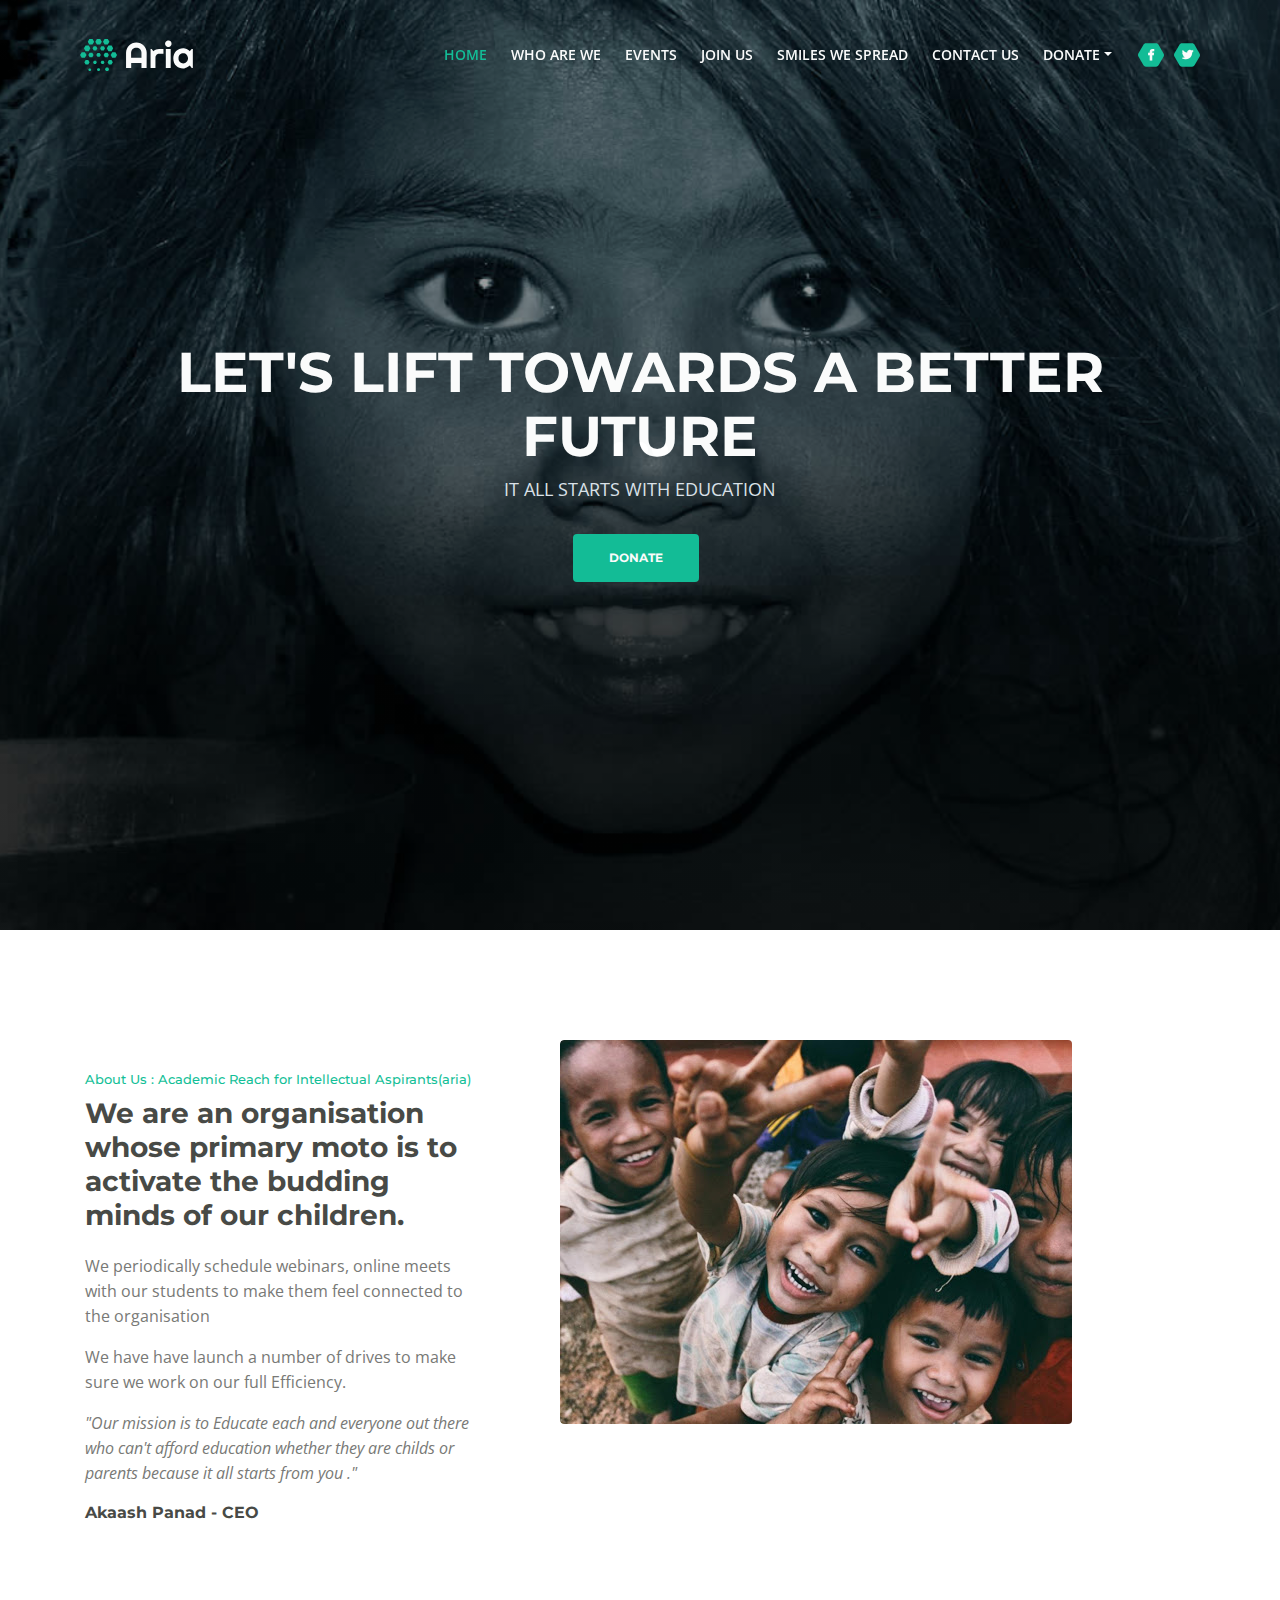
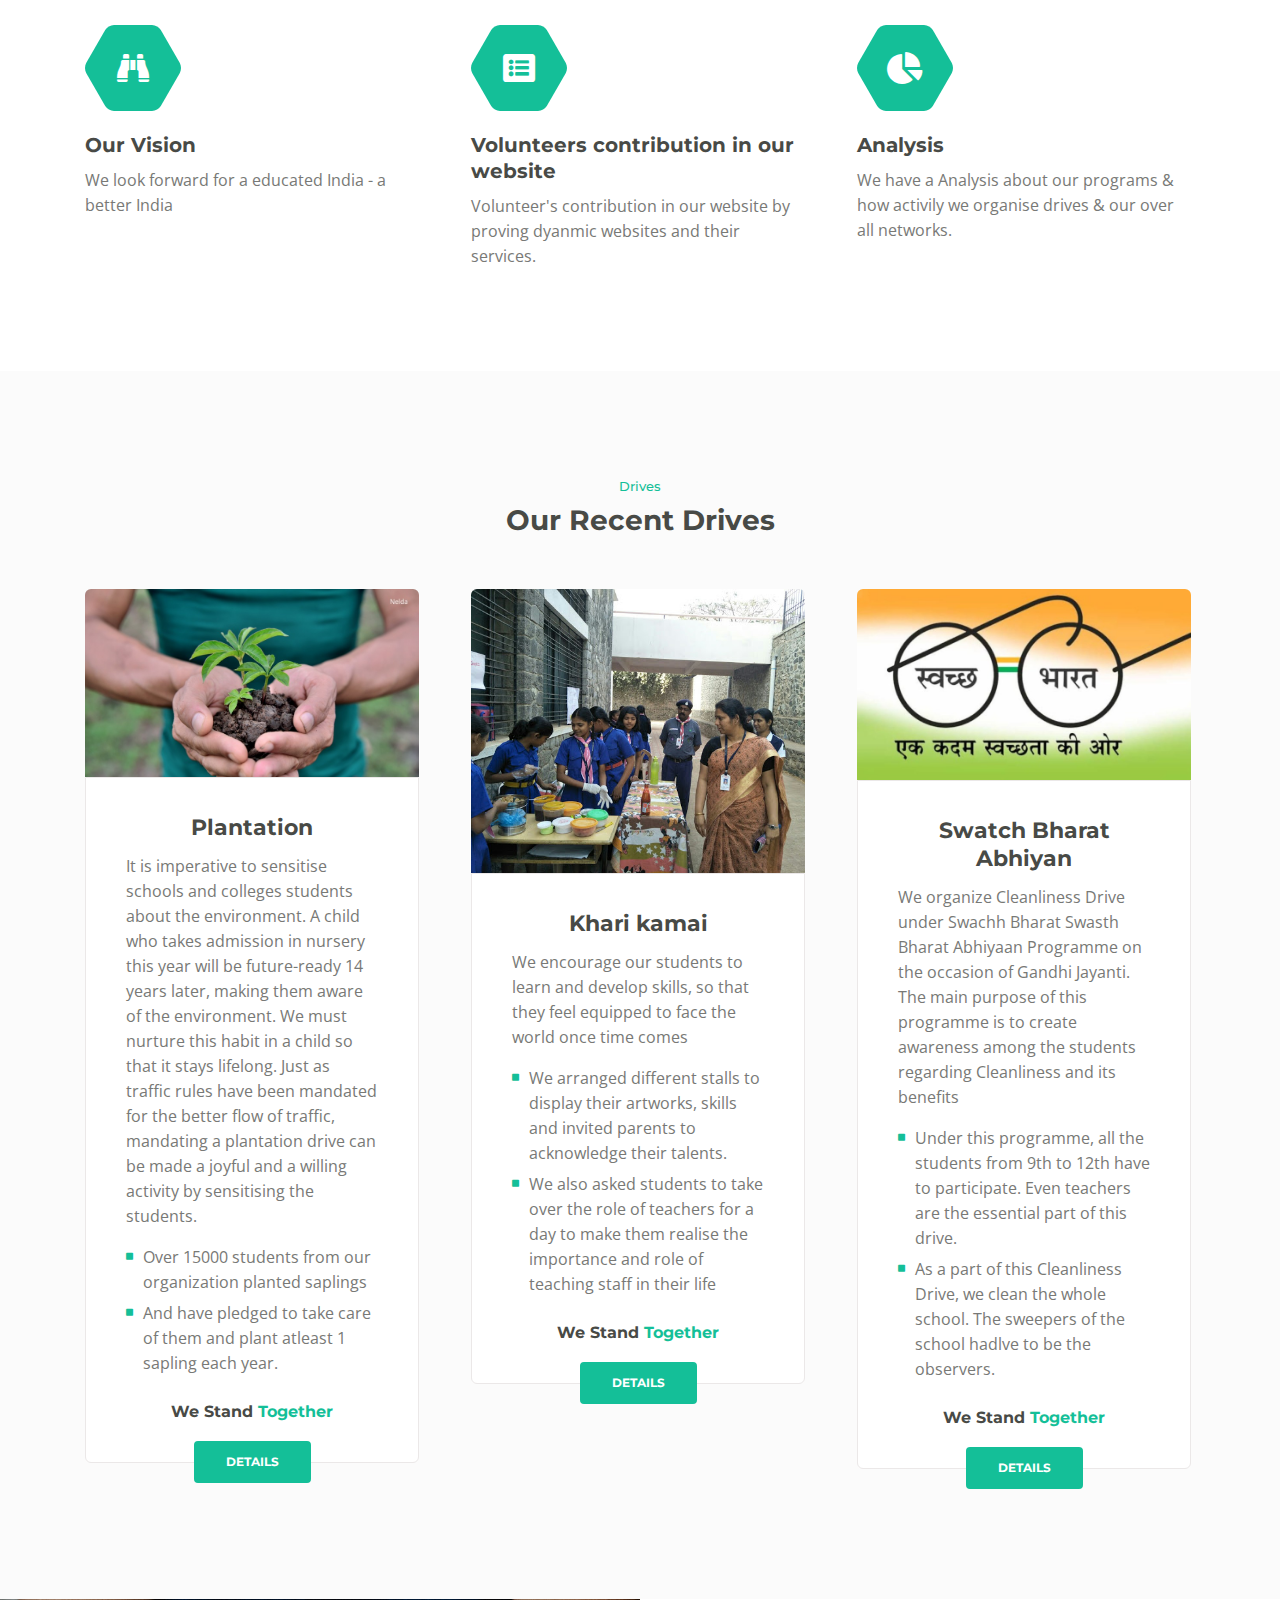
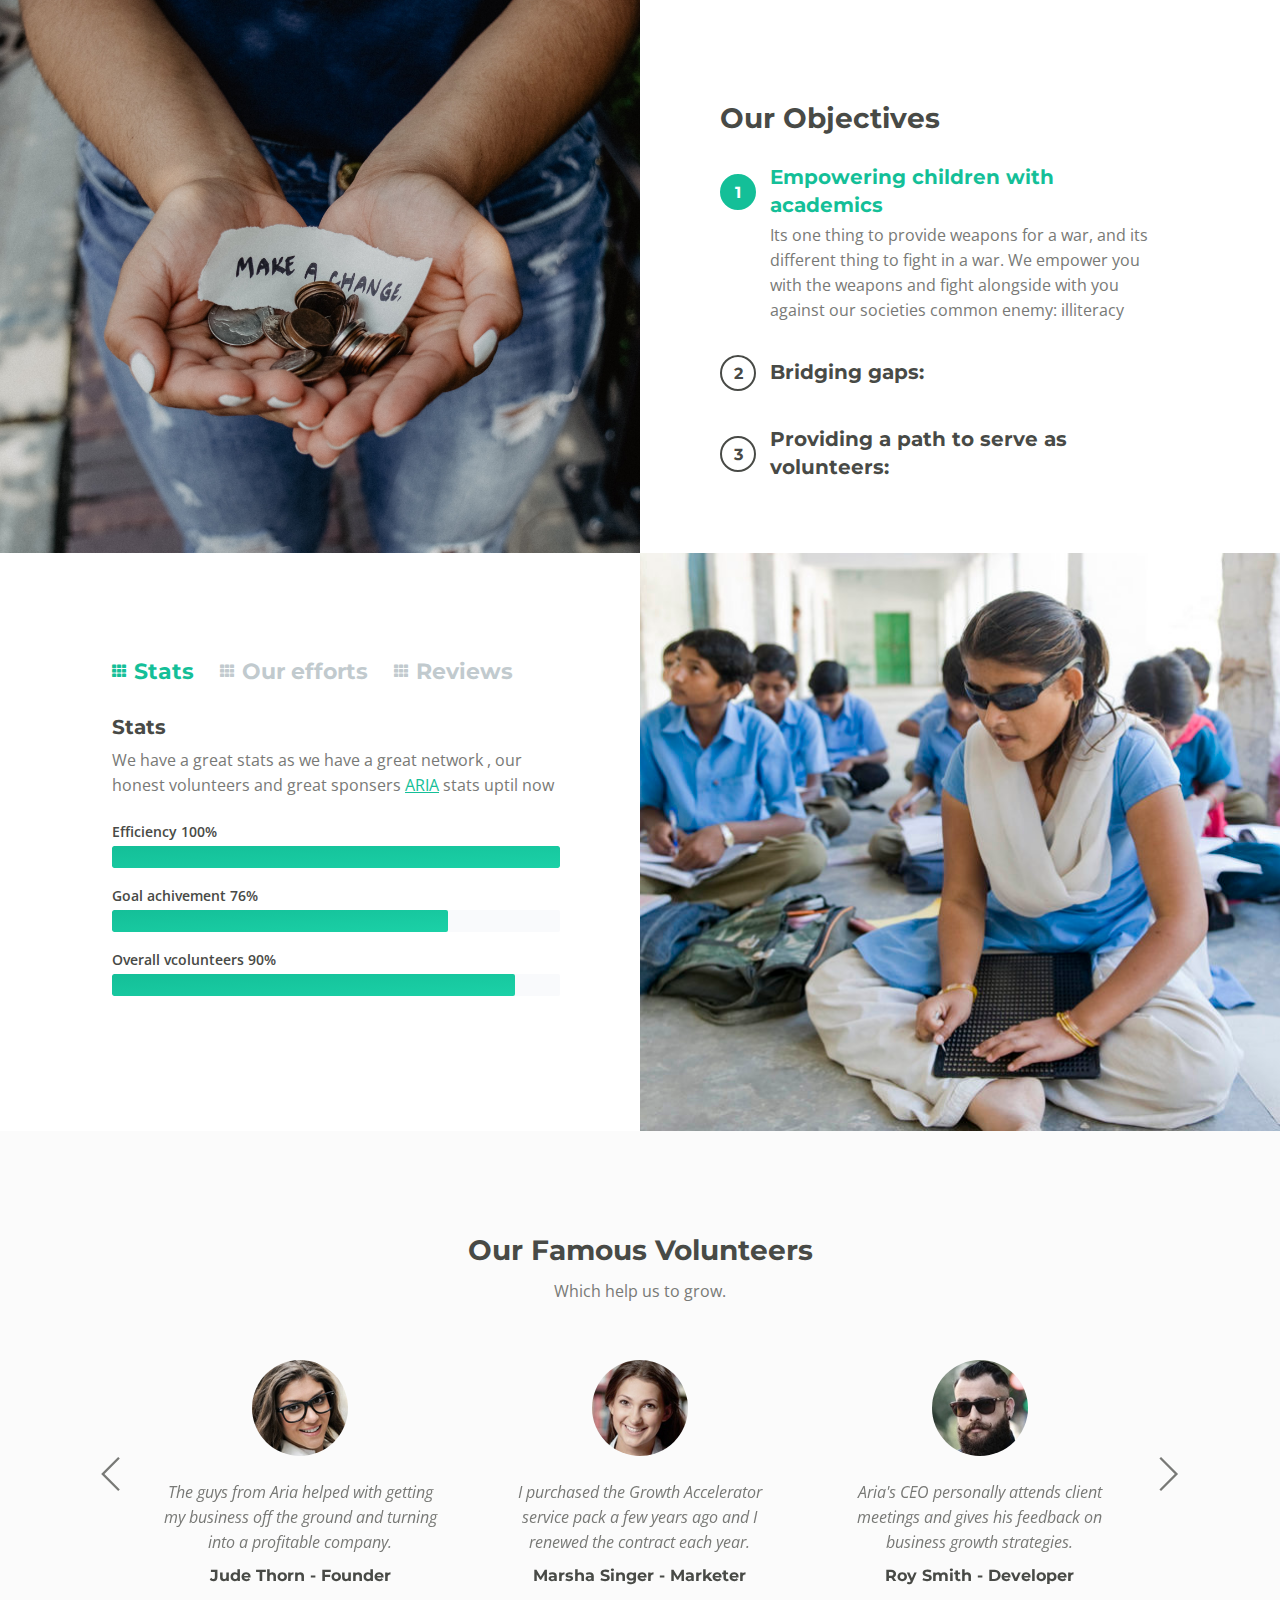
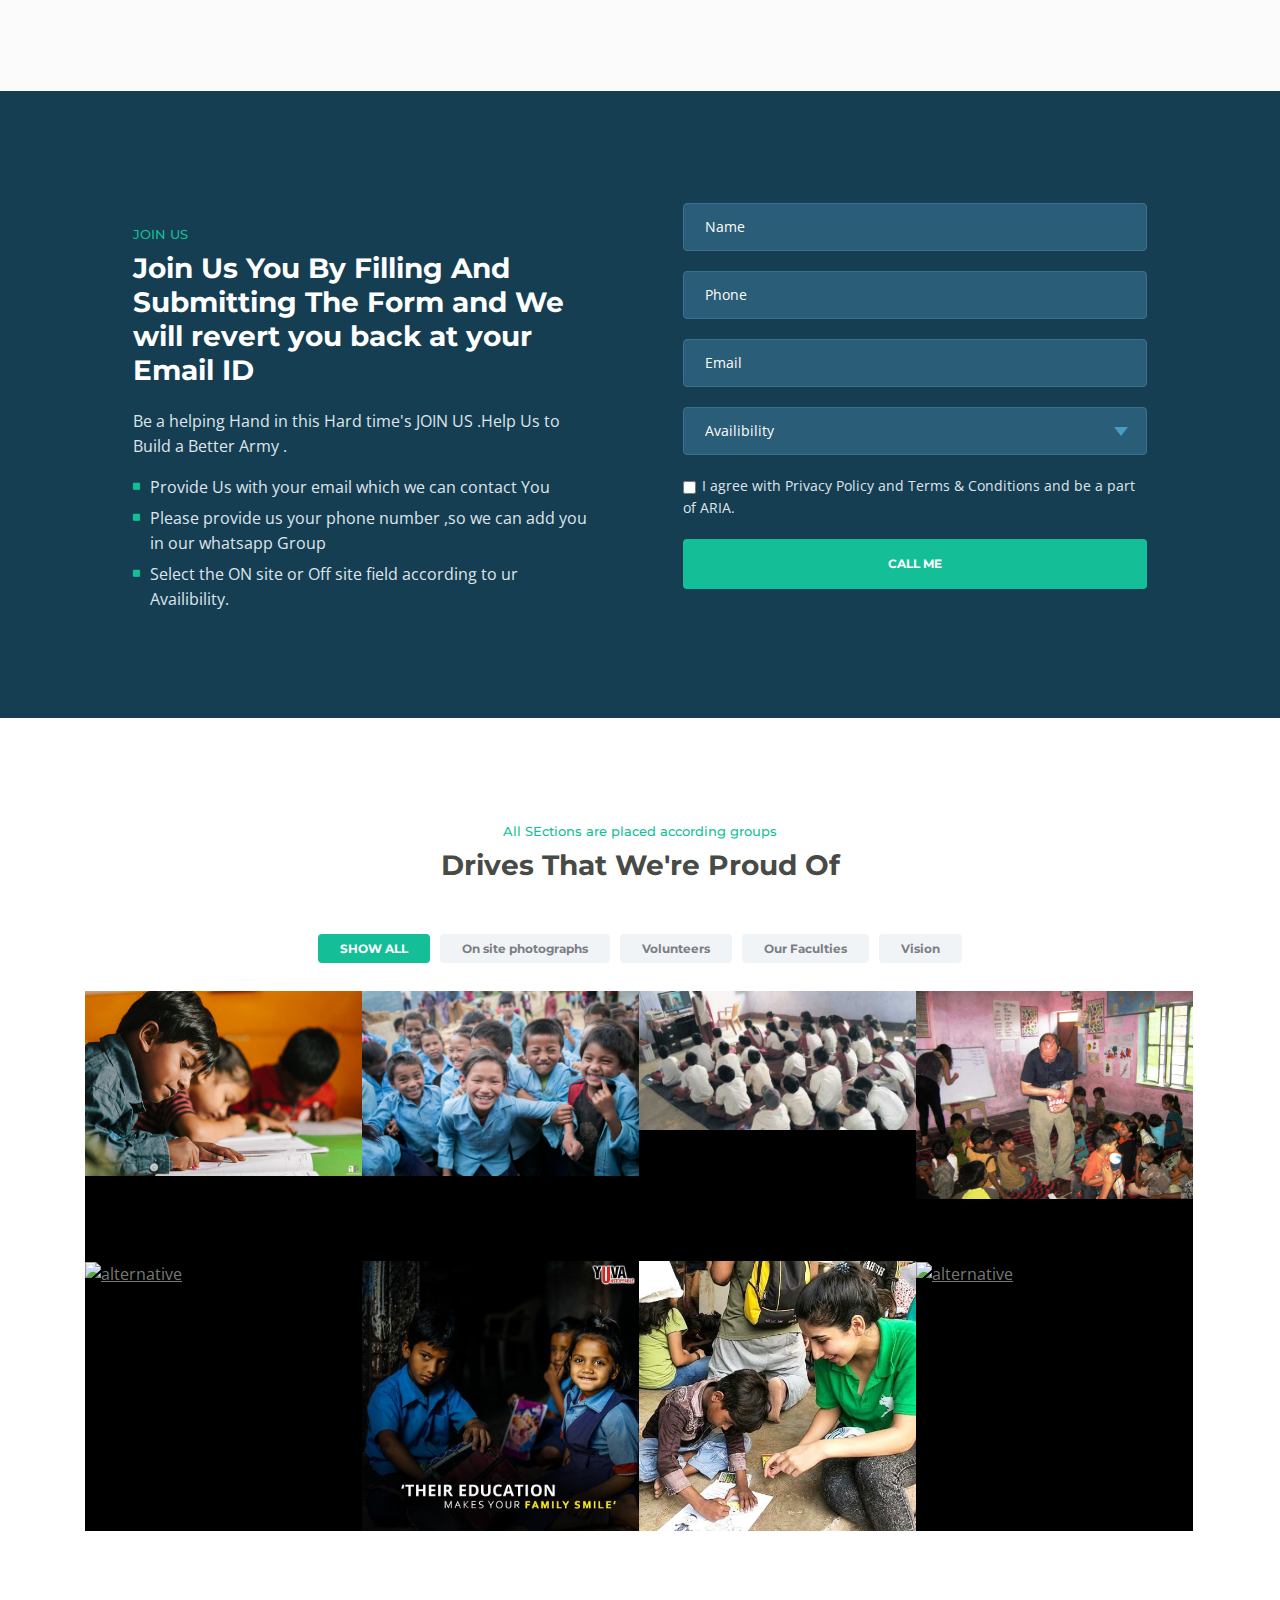
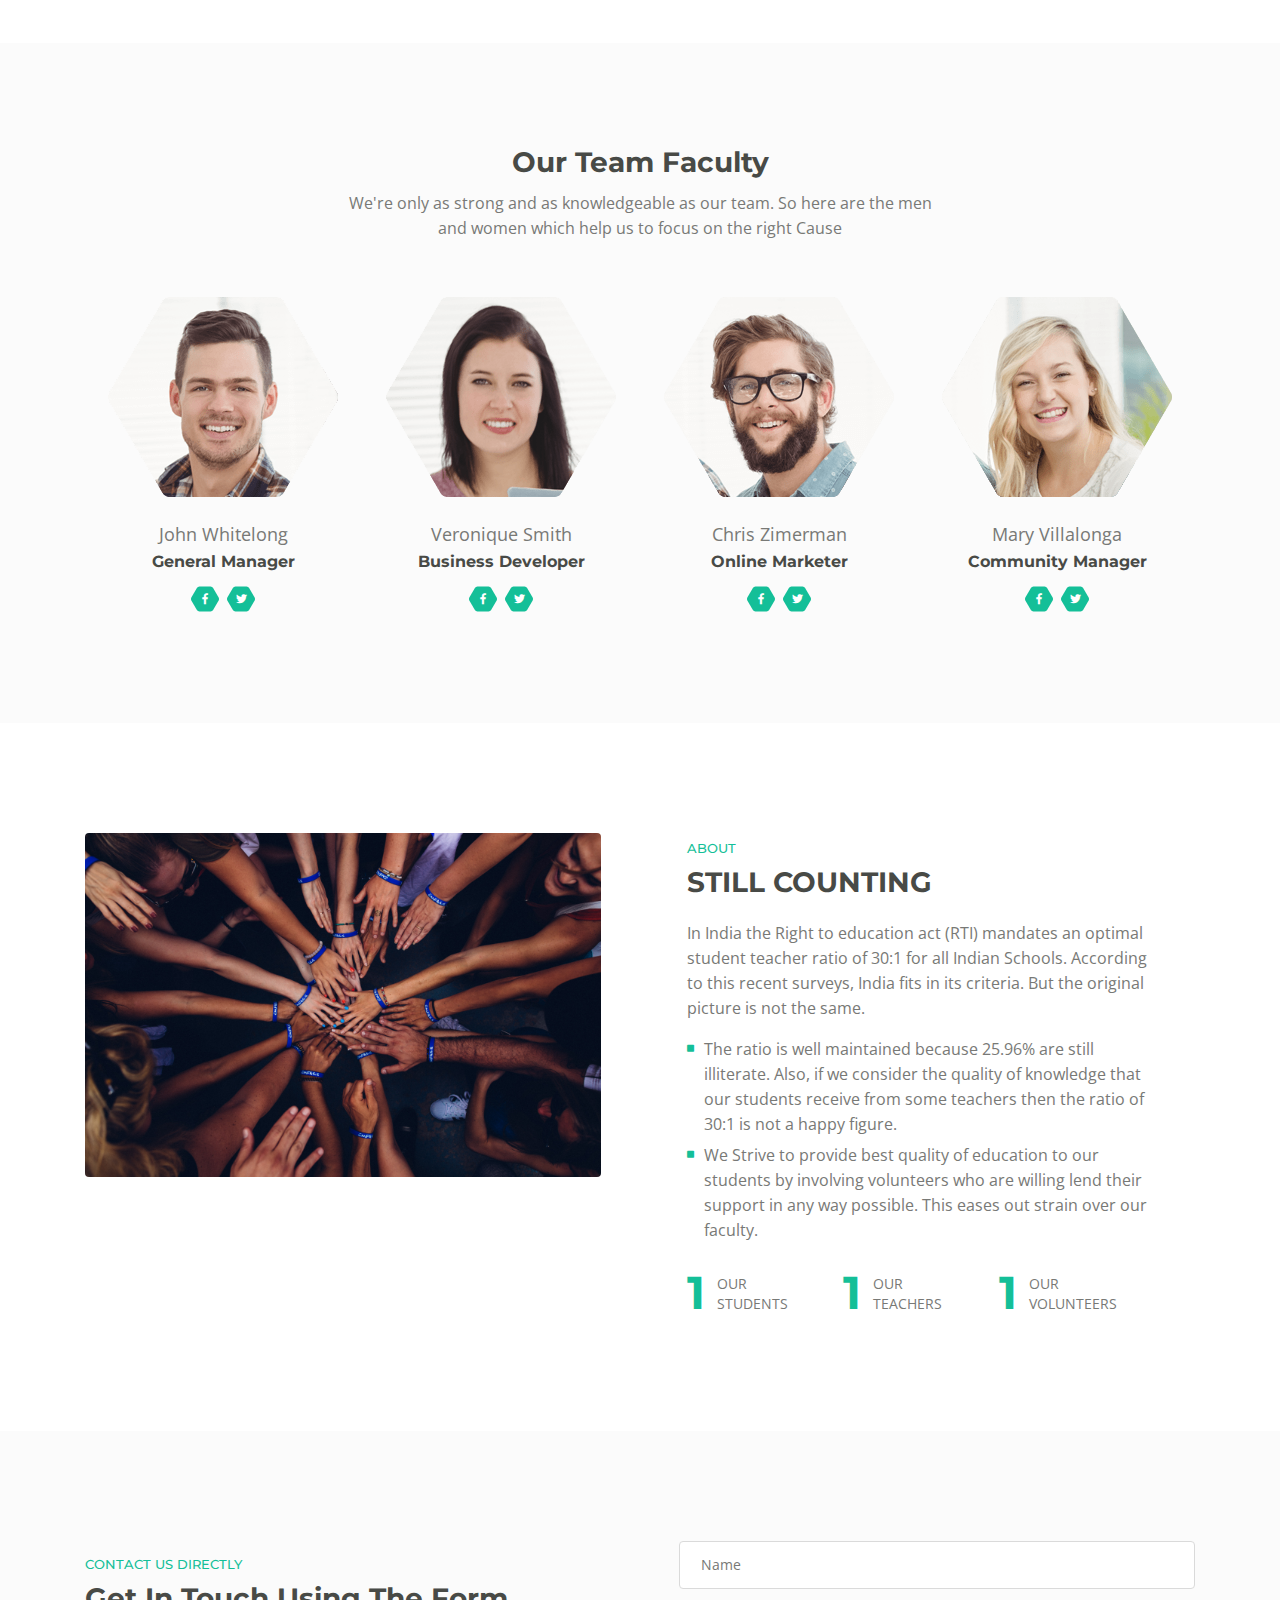
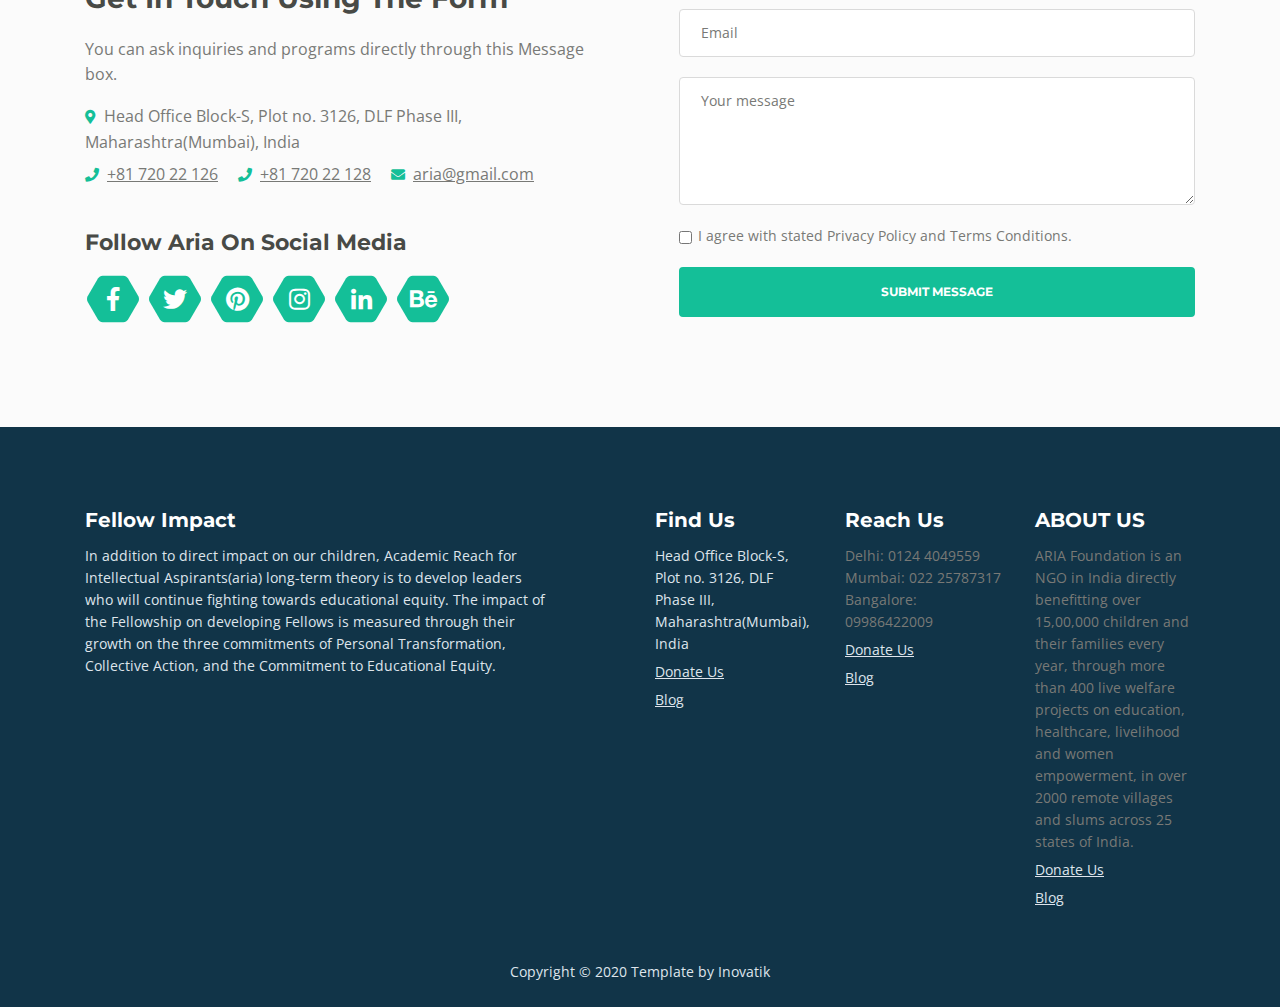
==== commit 945d8fe6: "submit" ====
--- a/index.html
+++ b/index.html
@@ -1,999 +1,1269 @@
-<!doctype html>
-<html class="no-js" lang="en">
-
+<!DOCTYPE html>
+<html lang="en">
 <head>
     <meta charset="utf-8">
+    <meta name="viewport" content="width=device-width, initial-scale=1, shrink-to-fit=no">
     
-    <!--====== Title ======-->
-    <title>Smash - Bootstrap Business Template</title>
+    <!-- SEO Meta Tags -->
+    <meta name="description" content="Aria is a business focused HTML landing page template built with Bootstrap to help you create lead generation websites for companies and their services.">
+    <meta name="author" content="Inovatik">
+
+    <!-- OG Meta Tags to improve the way the post looks when you share the page on LinkedIn, Facebook, Google+ -->
+	<meta property="og:site_name" content="" /> <!-- website name -->
+	<meta property="og:site" content="" /> <!-- website link -->
+	<meta property="og:title" content=""/> <!-- title shown in the actual shared post -->
+	<meta property="og:description" content="" /> <!-- description shown in the actual shared post -->
+	<meta property="og:image" content="" /> <!-- image link, make sure it's jpg -->
+	<meta property="og:url" content="" /> <!-- where do you want your post to link to -->
+	<meta property="og:type" content="article" />
+
+    <!-- Website Title -->
+    <title>Academic Reach for Intellectual Aspirants(aria)</title>
     
-    <meta name="description" content="">
-    <meta name="viewport" content="width=device-width, initial-scale=1">
-
-    <!--====== Favicon Icon ======-->
-    <link rel="shortcut icon" href="assets/images/favicon.png" type="image/png">
-        
-    <!--====== Magnific Popup CSS ======-->
-    <link rel="stylesheet" href="assets/css/magnific-popup.css">
-        
-    <!--====== Slick CSS ======-->
-    <link rel="stylesheet" href="assets/css/slick.css">
-        
-    <!--====== Line Icons CSS ======-->
-    <link rel="stylesheet" href="assets/css/LineIcons.css">
-        
-    <!--====== Bootstrap CSS ======-->
-    <link rel="stylesheet" href="assets/css/bootstrap.min.css">
+    <!-- Styles -->
+    <link href="https://fonts.googleapis.com/css?family=Montserrat:500,700&display=swap&subset=latin-ext" rel="stylesheet">
+    <link href="https://fonts.googleapis.com/css?family=Open+Sans:400,400i,600&display=swap&subset=latin-ext" rel="stylesheet">
+    <link href="css/bootstrap.css" rel="stylesheet">
+    <link href="css/fontawesome-all.css" rel="stylesheet">
+    <link href="css/swiper.css" rel="stylesheet">
+	<link href="css/magnific-popup.css" rel="stylesheet">
+	<link href="css/styles.css" rel="stylesheet">
+	
+	<!-- Favicon  -->
+    <link rel="icon" href="images/favicon.png">
+</head>
+<body data-spy="scroll" data-target=".fixed-top">
     
-    <!--====== Default CSS ======-->
-    <link rel="stylesheet" href="assets/css/default.css">
-    
-    <!--====== Style CSS ======-->
-    <link rel="stylesheet" href="assets/css/style.css">
-    
-</head>
-
-<body>
-    <!--[if IE]>
-    <p class="browserupgrade">You are using an <strong>outdated</strong> browser. Please <a href="https://browsehappy.com/">upgrade your browser</a> to improve your experience and security.</p>
-  <![endif]-->
-   
-    <!--====== PRELOADER PART START ======-->
-
-    <div class="preloader">
-        <div class="loader">
-            <div class="ytp-spinner">
-                <div class="ytp-spinner-container">
-                    <div class="ytp-spinner-rotator">
-                        <div class="ytp-spinner-left">
-                            <div class="ytp-spinner-circle"></div>
-                        </div>
-                        <div class="ytp-spinner-right">
-                            <div class="ytp-spinner-circle"></div>
-                        </div>
-                    </div>
-                </div>
-            </div>
+    <!-- Preloader -->
+	<div class="spinner-wrapper">
+        <div class="spinner">
+            <div class="bounce1"></div>
+            <div class="bounce2"></div>
+            <div class="bounce3"></div>
         </div>
     </div>
-
-    <!--====== PRELOADER PART ENDS ======-->
+    <!-- end of preloader -->
     
-    <!--====== NAVBAR TWO PART START ======-->
-
-    <section class="navbar-area">
+
+    <!-- Navbar -->
+    <nav class="navbar navbar-expand-md navbar-dark navbar-custom fixed-top">
+        <!-- Text Logo - Use this if you don't have a graphic logo -->
+        <!-- <a class="navbar-brand logo-text page-scroll" href="index.html">Aria</a> -->
+
+        <!-- Image Logo -->
+        <a class="navbar-brand logo-image" href="index.html"><img src="images/logo.svg" alt="alternative"></a>
+        
+        <!-- Mobile Menu Toggle Button -->
+        <button class="navbar-toggler" type="button" data-toggle="collapse" data-target="#navbarsExampleDefault" aria-controls="navbarsExampleDefault" aria-expanded="false" aria-label="Toggle navigation">
+            <span class="navbar-toggler-awesome fas fa-bars"></span>
+            <span class="navbar-toggler-awesome fas fa-times"></span>
+        </button>
+        <!-- end of mobile menu toggle button -->
+
+        <div class="collapse navbar-collapse" id="navbarsExampleDefault">
+            <ul class="navbar-nav ml-auto">
+                <li class="nav-item">
+                    <a class="nav-link page-scroll" href="#header">HOME <span class="sr-only">(current)</span></a>
+                </li>
+                <li class="nav-item">
+                    <a class="nav-link page-scroll" href="#intro">WHO ARE WE</a>
+                </li>
+                <li class="nav-item">
+                    <a class="nav-link page-scroll" href="#services">EVENTS</a>
+                </li>
+                <li class="nav-item">
+                    <a class="nav-link page-scroll" href="#callMe">JOIN US</a>
+                </li>
+                <li class="nav-item">
+                    <a class="nav-link page-scroll" href="#projects">SMILES WE SPREAD</a>
+                </li>
+
+                
+
+                <li class="nav-item">
+                    <a class="nav-link page-scroll" href="#contact">CONTACT US</a>
+                </li>
+
+                <!-- Dropdown Menu -->          
+                <li class="nav-item dropdown">
+                    <a class="nav-link dropdown-toggle page-scroll" href="#about" id="navbarDropdown" role="button" aria-haspopup="true" aria-expanded="false">DONATE</a>
+                    <div class="dropdown-menu" aria-labelledby="navbarDropdown">
+                        <a class="dropdown-item" href="terms-conditions.html"><span class="item-text">DONATE US</span></a>
+                        <div class="dropdown-items-divide-hr"></div>
+                        <a class="dropdown-item" href="privacy-policy.html"><span class="item-text">OUR BLOGS</span></a>
+                    </div>
+                </li>
+                <!-- end of dropdown menu -->
+            </ul>
+            <span class="nav-item social-icons">
+                <span class="fa-stack">
+                    <a href="#your-link">
+                        <span class="hexagon"></span>
+                        <i class="fab fa-facebook-f fa-stack-1x"></i>
+                    </a>
+                </span>
+                <span class="fa-stack">
+                    <a href="#your-link">
+                        <span class="hexagon"></span>
+                        <i class="fab fa-twitter fa-stack-1x"></i>
+                    </a>
+                </span>
+            </span>
+        </div>
+    </nav> <!-- end of navbar -->
+    <!-- end of navbar -->
+
+
+    <!-- Header -->
+    <header id="header" class="header">
+        <div class="header-content">
+            <div class="container">
+                <div class="row">
+                    <div class="col-lg-12">
+                        <div class="text-container">
+                            <h1>LET'S LIFT TOWARDS <span id="js-rotating">A BETTER FUTURE, A BETTER INDIA, BETTER WE</span></h1>
+                            <p class="p-heading p-large">IT ALL STARTS WITH EDUCATION</p>
+                            <a class="btn-solid-lg page-scroll" href="#intro">DONATE</a>
+                        </div>
+                    </div> <!-- end of col -->
+                </div> <!-- end of row -->
+            </div> <!-- end of container -->
+        </div> <!-- end of header-content -->
+    </header> <!-- end of header -->
+    <!-- end of header -->
+
+
+    <!-- Intro -->
+    <div id="intro" class="basic-1">
         <div class="container">
             <div class="row">
+                <div class="col-lg-5">
+                    <div class="text-container">
+                        <div class="section-title">About Us : Academic Reach for Intellectual Aspirants(aria)</div>
+                        <h2>We are an organisation whose primary moto is to activate the budding minds of our children.</h2>
+                        <p>We periodically schedule webinars, online meets with our students to make them feel connected to the organisation</p>
+                        <p>We have have launch a number of drives to make sure we work on our full Efficiency.</p>
+                        <p class="testimonial-text">"Our mission is to Educate each and everyone out there  who can't afford education whether they are childs or parents because it all starts from you ."</p>
+                        <div class="testimonial-author">Akaash Panad - CEO</div>
+                    </div> <!-- end of text-container -->
+                </div> <!-- end of col -->
+                <div class="col-lg-7">
+                    <div class="image-container">
+                        <img class="img-fluid" src="images/intro-office.jpg" alt="alternative">
+                    </div> <!-- end of image-container -->
+                </div> <!-- end of col -->
+            </div> <!-- end of row -->
+        </div> <!-- end of container -->
+    </div> <!-- end of basic-1 -->
+    <!-- end of intro -->
+
+
+    <!-- Description -->
+    <div class="cards-1">
+        <div class="container">
+            <div class="row">
                 <div class="col-lg-12">
-                    <nav class="navbar navbar-expand-lg">
-                       
-                        <a class="navbar-brand" href="#">
-                            <img src="assets/images/logo.svg" alt="Logo">
-                        </a>
+                    
+                    <!-- Card -->
+                    <div class="card">
+                        <span class="fa-stack">
+                            <span class="hexagon"></span>
+                            <i class="fas fa-binoculars fa-stack-1x"></i>
+                        </span>
+                        <div class="card-body">
+                            <h4 class="card-title">Our Vision</h4>
+                            <p>We look forward for a educated India - a better India</p>
+                        </div>
+                    </div>
+                    <!-- end of card -->
+
+                    <!-- Card -->
+                    <div class="card">
+                        <span class="fa-stack">
+                            <span class="hexagon"></span>
+                            <i class="fas fa-list-alt fa-stack-1x"></i>
+                        </span>
+                        <div class="card-body">
+                            <h4 class="card-title">Volunteers contribution in our website</h4>
+                            <p>Volunteer's contribution in our website by proving dyanmic websites and their services.</p>
+                        </div>
+                    </div>
+                    <!-- end of card -->
+
+                    <!-- Card -->
+                    <div class="card">
+                        <span class="fa-stack">
+                            <span class="hexagon"></span>
+                            <i class="fas fa-chart-pie fa-stack-1x"></i>
+                        </span>
+                        <div class="card-body">
+                            <h4 class="card-title">Analysis</h4>
+                            <p>We have a Analysis about our programs & how activily we organise drives & our over all networks. </p>
+                        </div>
+                    </div>
+                    <!-- end of card -->
+
+                </div> <!-- end of col -->
+            </div> <!-- end of row -->
+        </div> <!-- end of container -->
+    </div> <!-- end of cards-1 -->
+    <!-- end of description -->
+
+
+    <!-- Services -->
+    <div id="services" class="cards-2">
+        <div class="container">
+            <div class="row">
+                <div class="col-lg-12">
+                    <div class="section-title">Drives</div>
+                    <h2>Our Recent Drives</h2>
+                </div> <!-- end of col -->
+            </div> <!-- end of row -->
+            <div class="row">
+                <div class="col-lg-12">
+                    
+                    <!-- Card -->
+                    <div class="card">
+                        <div class="card-image">
+                            <img class="img-fluid" src="images/services-1.jpg" alt="alternative">
+                        </div>
+                        <div class="card-body">
+                            <h3 class="card-title">Plantation</h3>
+                            <p>It is imperative to sensitise schools and colleges students about the environment.  A child who takes admission in nursery this year will be future-ready 14 years later, making them aware of the environment.  We must nurture this habit in a child so that it stays lifelong.
+                                 Just as traffic rules have been mandated for the better flow of traffic, mandating a plantation drive can be made a joyful and a willing activity by sensitising the students.</p>
+                            <ul class="list-unstyled li-space-lg">
+                                <li class="media">
+                                    <i class="fas fa-square"></i>
+                                    <div class="media-body">Over 15000 students from our organization planted saplings</div>
+                                </li>
+                                <li class="media">
+                                    <i class="fas fa-square"></i>
+                                    <div class="media-body">And have pledged to take care of them and plant atleast 1 sapling each year.</div>
+                                </li>
+                            </ul>
+                            <p class="price">We Stand <span>Together</span></p>
+                        </div>
+                        <div class="button-container">
+                            <a class="btn-solid-reg page-scroll" href="#callMe">DETAILS</a>
+                        </div> <!-- end of button-container -->
+                    </div>
+                    <!-- end of card -->
+
+                    <!-- Card -->
+                    <div class="card">
+                        <div class="card-image">
+                            <img class="img-fluid" src="images/services-2.jpg" alt="alternative">
+                        </div>
+                        <div class="card-body">
+                            <h3 class="card-title">Khari kamai</h3>
+                            <p>We encourage our students to learn and develop skills, so that they feel equipped to face the world once time comes</p>
+                            <ul class="list-unstyled li-space-lg">
+                                <li class="media">
+                                    <i class="fas fa-square"></i>
+                                    <div class="media-body">We arranged different stalls to display their artworks, skills and invited parents to acknowledge their talents.</div>
+                                </li>
+                                <li class="media">
+                                    <i class="fas fa-square"></i>
+                                    <div class="media-body">We also asked students to take over the role of teachers for a day to make them realise the importance and role of teaching staff in their life</div>
+                                </li>
+                            </ul>
+                            <p class="price">We Stand <span>Together</span></p>
+                        </div>
+                        <div class="button-container">
+                            <a class="btn-solid-reg page-scroll" href="#callMe">DETAILS</a>
+                        </div> <!-- end of button-container -->
+                    </div>
+                    <!-- end of card -->
+
+                    <!-- Card -->
+                    <div class="card">
+                        <div class="card-image">
+                            <img class="img-fluid" src="images/services-3.jpg" alt="alternative">
+                        </div>
+                        <div class="card-body">
+                            <h3 class="card-title">Swatch Bharat Abhiyan</h3>
+                            <p>We organize Cleanliness Drive under Swachh Bharat Swasth Bharat Abhiyaan Programme on the occasion of Gandhi Jayanti. 
+                                The main purpose of this programme is to create awareness among the students regarding Cleanliness and its benefits </p>
+                            <ul class="list-unstyled li-space-lg">
+                                <li class="media">
+                                    <i class="fas fa-square"></i>
+                                    <div class="media-body">Under this programme, all the students from 9th to 12th have to participate. Even teachers are the essential part of this drive. </div>
+                                </li>
+                                <li class="media">
+                                    <i class="fas fa-square"></i>
+                                    <div class="media-body">As a part of this Cleanliness Drive, we clean the whole school. The sweepers of the school hadlve to be the observers.</div>
+                                </li>
+                            </ul>
+                            <p class="price">We Stand <span>Together</span></p>
+                        </div>
+                        <div class="button-container">
+                            <a class="btn-solid-reg page-scroll" href="#callMe">DETAILS</a>
+                        </div> <!-- end of button-container -->
+                    </div>
+                    <!-- end of card -->
+
+                </div> <!-- end of col -->
+            </div> <!-- end of row -->
+        </div> <!-- end of container -->
+    </div> <!-- end of cards-2 -->
+    <!-- end of services -->
+    
+
+    <!-- Details 1 -->
+	<div id="details" class="accordion">
+		<div class="area-1">
+		</div><!-- end of area-1 on same line and no space between comments to eliminate margin white space --><div class="area-2">
+            
+            <!-- Accordion -->
+            <div class="accordion-container" id="accordionOne">
+                <h2>Our Objectives</h2>
+                <div class="item">
+                    <div id="headingOne">
+                        <span data-toggle="collapse" data-target="#collapseOne" aria-expanded="true" aria-controls="collapseOne" role="button">
+                            <span class="circle-numbering">1</span><span class="accordion-title">Empowering children with academics</span>
+                        </span>
+                    </div>
+                    <div id="collapseOne" class="collapse show" aria-labelledby="headingOne" data-parent="#accordionOne">
+                        <div class="accordion-body">
+                            Its one thing to provide weapons for a war, and its different thing to fight in a war. 
+We empower you with the weapons and fight alongside with you against our societies common enemy: illiteracy
+                        </div>
+                    </div>
+                </div> <!-- end of item -->
+            
+                <div class="item">
+                    <div id="headingTwo">
+                        <span class="collapsed" data-toggle="collapse" data-target="#collapseTwo" aria-expanded="false" aria-controls="collapseTwo" role="button">
+                            <span class="circle-numbering">2</span><span class="accordion-title">Bridging gaps:</span>
+                        </span>
+                    </div>
+                    <div id="collapseTwo" class="collapse" aria-labelledby="headingTwo" data-parent="#accordionOne">
+                        <div class="accordion-body">
+                            Though there are educational institutions all accross the country, sadly the faculty is not up to the mark everywhere.
+to bridge the gap between the aspirants and the capable guides we have come up with a new platform - A virtual platform.
+                        </div>
+                    </div>
+                </div> <!-- end of item -->
+            
+                <div class="item">
+                    <div id="headingThree">
+                        <span class="collapsed" data-toggle="collapse" data-target="#collapseThree" aria-expanded="false" aria-controls="collapseThree" role="button">
+                            <span class="circle-numbering">3</span><span class="accordion-title">Providing a path to serve as volunteers:</span>
+                        </span>
+                    </div>
+                    <div id="collapseThree" class="collapse" aria-labelledby="headingThree" data-parent="#accordionOne">
+                        <div class="accordion-body">
+                            Here, not only we raise financial support for the underprivileged but also encourage those who are willing to guide our kids as a service. 
+                            This would help us to deliver best guidance to the children from the experts, blooming the students with clear view of their goals.
+                        </div>
+                    </div>
+                </div> <!-- end of item -->
+            </div> <!-- end of accordion-container -->
+            <!-- end of accordion -->
+
+		</div> <!-- end of area-2 -->
+    </div> <!-- end of accordion -->
+    <!-- end of details 1 -->
+
+
+    <!-- Details 2 -->
+	<div class="tabs">
+        <div class="area-1">
+            <div class="tabs-container">
+                
+                <!-- Tabs Links -->
+                <ul class="nav nav-tabs" id="ariaTabs" role="tablist">
+                    <li class="nav-item">
+                        <a class="nav-link active" id="nav-tab-1" data-toggle="tab" href="#tab-1" role="tab" aria-controls="tab-1" aria-selected="true"><i class="fas fa-th"></i> Stats</a>
+                    </li>
+                    <li class="nav-item">
+                        <a class="nav-link" id="nav-tab-2" data-toggle="tab" href="#tab-2" role="tab" aria-controls="tab-2" aria-selected="false"><i class="fas fa-th"></i> Our efforts</a>
+                    </li>
+                    <li class="nav-item">
+                        <a class="nav-link" id="nav-tab-3" data-toggle="tab" href="#tab-3" role="tab" aria-controls="tab-3" aria-selected="false"><i class="fas fa-th"></i> Reviews</a>
+                    </li>
+                </ul>
+                <!-- end of tabs links -->
+                
+                <!-- Tabs Content -->
+                <div class="tab-content" id="ariaTabsContent">
+
+                    <!-- Tab -->
+                    <div class="tab-pane fade show active" id="tab-1" role="tabpanel" aria-labelledby="tab-1">
+                        <h4>Stats</h4>
+                        <p>We have a great stats as we have a great network , our honest volunteers and great sponsers  <a class="green page-scroll" href="#services">ARIA</a> stats uptil now</p>
                         
-                        <button class="navbar-toggler" type="button" data-toggle="collapse" data-target="#navbarTwo" aria-controls="navbarTwo" aria-expanded="false" aria-label="Toggle navigation">
-                            <span class="toggler-icon"></span>
-                            <span class="toggler-icon"></span>
-                            <span class="toggler-icon"></span>
-                        </button>
-
-                        <div class="collapse navbar-collapse sub-menu-bar" id="navbarTwo">
-                            <ul class="navbar-nav m-auto">
-                                <li class="nav-item active"><a class="page-scroll" href="#home">home</a></li>
-                                <li class="nav-item"><a class="page-scroll" href="#services">Services</a></li>
-                                <li class="nav-item"><a class="page-scroll" href="#portfolio">Portfolio</a></li>
-                                <li class="nav-item"><a class="page-scroll" href="#pricing">Pricing</a></li>
-                                <li class="nav-item"><a class="page-scroll" href="#about">About</a></li>
-                                <li class="nav-item"><a class="page-scroll" href="#team">Team</a></li>
-                                <li class="nav-item"><a class="page-scroll" href="#contact">Contact</a></li>
-                            </ul>
-                        </div>
+                        <!-- Progress Bars -->
+                        <div class="progress-container">
+                            <div class="title">Efficiency 100%</div>
+                            <div class="progress">
+                                <div class="progress-bar first" role="progressbar" aria-valuenow="0" aria-valuemin="0" aria-valuemax="100"></div>
+                            </div>
+                            <div class="title">Goal achivement 76%</div>
+                            <div class="progress">
+                                <div class="progress-bar second" role="progressbar" aria-valuenow="75" aria-valuemin="0" aria-valuemax="100"></div>
+                            </div>
+                            <div class="title">Overall vcolunteers 90%</div>
+                            <div class="progress">
+                                <div class="progress-bar third" role="progressbar" aria-valuenow="90" aria-valuemin="0" aria-valuemax="100"></div>
+                            </div>
+                        </div> <!-- end of progress-container -->
+                        <!-- end of progress bars -->
                         
-                        <div class="navbar-btn d-none d-sm-inline-block">
-                            <ul>
-                                <li><a class="solid" href="#">Download</a></li>
-                            </ul>
-                        </div>
-                    </nav> <!-- navbar -->
-                </div>
-            </div> <!-- row -->
-        </div> <!-- container -->
-    </section>
-
-    <!--====== NAVBAR TWO PART ENDS ======-->
-    
-    <!--====== SLIDER PART START ======-->
-
-    <section id="home" class="slider_area">
-        <div id="carouselThree" class="carousel slide" data-ride="carousel">
-            <ol class="carousel-indicators">
-                <li data-target="#carouselThree" data-slide-to="0" class="active"></li>
-                <li data-target="#carouselThree" data-slide-to="1"></li>
-                <li data-target="#carouselThree" data-slide-to="2"></li>
-            </ol>
-
-            <div class="carousel-inner">
-                <div class="carousel-item active">
-                    <div class="container">
-                        <div class="row">
-                            <div class="col-lg-6">
-                                <div class="slider-content">
-                                    <h1 class="title">Business is Now Digital</h1>
-                                    <p class="text">We blend insights and strategy to create digital products for forward-thinking organisations.</p>
-                                    <ul class="slider-btn rounded-buttons">
-                                        <li><a class="main-btn rounded-one" href="#">GET STARTED</a></li>
-                                        <li><a class="main-btn rounded-two" href="#">DOWNLOAD</a></li>
-                                    </ul>
-                                </div>
-                            </div>
-                        </div> <!-- row -->
-                    </div> <!-- container -->
-                    <div class="slider-image-box d-none d-lg-flex align-items-end">
-                        <div class="slider-image">
-                            <img src="assets/images/slider/1.png" alt="Hero">
-                        </div> <!-- slider-imgae -->
-                    </div> <!-- slider-imgae box -->
-                </div> <!-- carousel-item -->
-
-                <div class="carousel-item">
-                    <div class="container">
-                        <div class="row">
-                            <div class="col-lg-6">
-                                <div class="slider-content">
-                                    <h1 class="title">Crafted for Business</h1>
-                                    <p class="text">We blend insights and strategy to create digital products for forward-thinking organisations.</p>
-                                    <ul class="slider-btn rounded-buttons">
-                                        <li><a class="main-btn rounded-one" href="#">GET STARTED</a></li>
-                                        <li><a class="main-btn rounded-two" href="#">DOWNLOAD</a></li>
-                                    </ul>
-                                </div> <!-- slider-content -->
-                            </div>
-                        </div> <!-- row -->
-                    </div> <!-- container -->
-                    <div class="slider-image-box d-none d-lg-flex align-items-end">
-                        <div class="slider-image">
-                            <img src="assets/images/slider/2.png" alt="Hero">
-                        </div> <!-- slider-imgae -->
-                    </div> <!-- slider-imgae box -->
-                </div> <!-- carousel-item -->
-
-                <div class="carousel-item">
-                    <div class="container">
-                        <div class="row">
-                            <div class="col-lg-6">
-                                <div class="slider-content">
-                                    <h1 class="title">Based on Bootstrap 4</h1>
-                                    <p class="text">We blend insights and strategy to create digital products for forward-thinking organisations.</p>
-                                    <ul class="slider-btn rounded-buttons">
-                                        <li><a class="main-btn rounded-one" href="#">GET STARTED</a></li>
-                                        <li><a class="main-btn rounded-two" href="#">DOWNLOAD</a></li>
-                                    </ul>
-                                </div> <!-- slider-content -->
-                            </div>
-                        </div> <!-- row -->
-                    </div> <!-- container -->
-                    <div class="slider-image-box d-none d-lg-flex align-items-end">
-                        <div class="slider-image">
-                            <img src="assets/images/slider/3.png" alt="Hero">
-                        </div> <!-- slider-imgae -->
-                    </div> <!-- slider-imgae box -->
-                </div> <!-- carousel-item -->
-            </div>
-
-            <a class="carousel-control-prev" href="#carouselThree" role="button" data-slide="prev">
-                <i class="lni lni-arrow-left"></i>
-            </a>
-            <a class="carousel-control-next" href="#carouselThree" role="button" data-slide="next">
-                <i class="lni lni-arrow-right"></i>
-            </a>
-        </div>
-    </section>
-
-    <!--====== SLIDER PART ENDS ======-->
-    
-    <!--====== FEATRES TWO PART START ======-->
-
-    <section id="services" class="features-area">
+                    </div> <!-- end of tab-pane --> 
+                    <!-- end of tab -->
+
+                    <!-- Tab -->
+                    <div class="tab-pane fade" id="tab-2" role="tabpanel" aria-labelledby="tab-2">
+                        <ul class="list-unstyled li-space-lg first">
+                            <li class="media">
+                                <div class="media-bullet">1</div>
+                                <div class="media-body"><strong>High quality</strong> is on top of our list when it comes to the way we deliver the services</div>
+                            </li>
+                            <li class="media">
+                                <div class="media-bullet">2</div>
+                                <div class="media-body"><strong>Maximum impact</strong> is what we look for in our actions</div>
+                            </li>
+                            <li class="media">
+                                <div class="media-bullet">3</div>
+                                <div class="media-body"><strong>Quality standards</strong> are important but meant to be exceeded</div>
+                            </li>
+                        </ul>
+                        <ul class="list-unstyled li-space-lg last">
+                            <li class="media">
+                                <div class="media-bullet">4</div>
+                                <div class="media-body"><strong>We're always looking</strong> for industry leaders to help them win their market position</div>
+                            </li>
+                            <li class="media">
+                                <div class="media-bullet">5</div>
+                                <div class="media-body"><strong>Evaluation</strong> is a key aspect of this business and important</div>
+                            </li>
+                            <li class="media">
+                                <div class="media-bullet">6</div>
+                                <div class="media-body"><strong>Ethic</strong> procedures ar alwasy at the base of everything we do</div>
+                            </li>
+                        </ul>
+                    </div> <!-- end of tab-pane -->
+                    <!-- end of tab -->
+
+                    <!-- Tab -->
+                    <div class="tab-pane fade" id="tab-3" role="tabpanel" aria-labelledby="tab-3">
+                        <p><strong>We strive to achieve</strong> 100% customer satisfaction for both types of customers: hiring companies and job seekers. Types of customers: <a class="green" href="#your-link">with huge potential</a></p>
+                        <p><strong>Our goal is to help</strong> your company achieve its full potential and establish long term stability for <a class="green" href="#your-link">the stakeholders</a></p>
+                        <ul class="list-unstyled li-space-lg">
+                            <li class="media">
+                                <i class="fas fa-square"></i>
+                                <div class="media-body">It's easy to get a quotation, just call our office anytime</div>
+                            </li>
+                            <li class="media">
+                                <i class="fas fa-square"></i>
+                                <div class="media-body">We'll get back to you with an initial estimate soon</div>
+                            </li>
+                            <li class="media">
+                                <i class="fas fa-square"></i>
+                                <div class="media-body">Get ready to see results even after only 30 days</div>
+                            </li>
+                            <li class="media">
+                                <i class="fas fa-square"></i>
+                                <div class="media-body">Ask for a quote and start improving your business</div>
+                            </li>
+                            <li class="media">
+                                <i class="fas fa-square"></i>
+                                <div class="media-body">Just fill out the form and we'll call you right away</div>
+                            </li>
+                        </ul>
+                    </div> <!-- end of tab-pane -->
+                    <!-- end of tab -->
+
+                </div> <!-- end of tab-content -->
+                <!-- end of tabs content -->
+
+            </div> <!-- end of tabs-container -->
+        </div><!-- end of area-1 on same line and no space between comments to eliminate margin white space --><div class="area-2"></div> <!-- end of area-2 -->
+    </div> <!-- end of tabs -->
+    <!-- end of details 2 -->
+
+
+    <!-- Testimonials -->
+    <div class="slider">
         <div class="container">
-            <div class="row justify-content-center">
-                <div class="col-lg-6 col-md-10">
-                    <div class="section-title text-center pb-10">
-                        <h3 class="title">Our Services</h3>
-                        <p class="text">Stop wasting time and money designing and managing a website that doesn’t get results. Happiness guaranteed!</p>
-                    </div> <!-- row -->
-                </div>
-            </div> <!-- row -->
-            <div class="row justify-content-center">
-                <div class="col-lg-4 col-md-7 col-sm-9">
-                    <div class="single-features mt-40">
-                        <div class="features-title-icon d-flex justify-content-between">
-                            <h4 class="features-title"><a href="#">Graphics Design</a></h4>
-                            <div class="features-icon">
-                                <i class="lni lni-brush"></i>
-                                <img class="shape" src="assets/images/f-shape-1.svg" alt="Shape">
-                            </div>
-                        </div>
-                        <div class="features-content">
-                            <p class="text">Short description for the ones who look for something new. Short description for the ones who look for something new.</p>
-                            <a class="features-btn" href="#">LEARN MORE</a>
-                        </div>
-                    </div> <!-- single features -->
-                </div>
-                <div class="col-lg-4 col-md-7 col-sm-9">
-                    <div class="single-features mt-40">
-                        <div class="features-title-icon d-flex justify-content-between">
-                            <h4 class="features-title"><a href="#">Website Design</a></h4>
-                            <div class="features-icon">
-                                <i class="lni lni-layout"></i>
-                                <img class="shape" src="assets/images/f-shape-1.svg" alt="Shape">
-                            </div>
-                        </div>
-                        <div class="features-content">
-                            <p class="text">Short description for the ones who look for something new. Short description for the ones who look for something new.</p>
-                            <a class="features-btn" href="#">LEARN MORE</a>
-                        </div>
-                    </div> <!-- single features -->
-                </div>
-                <div class="col-lg-4 col-md-7 col-sm-9">
-                    <div class="single-features mt-40">
-                        <div class="features-title-icon d-flex justify-content-between">
-                            <h4 class="features-title"><a href="#">Digital Marketing</a></h4>
-                            <div class="features-icon">
-                                <i class="lni lni-bolt"></i>
-                                <img class="shape" src="assets/images/f-shape-1.svg" alt="Shape">
-                            </div>
-                        </div>
-                        <div class="features-content">
-                            <p class="text">Short description for the ones who look for something new. Short description for the ones who look for something new.</p>
-                            <a class="features-btn" href="#">LEARN MORE</a>
-                        </div>
-                    </div> <!-- single features -->
-                </div>
-            </div> <!-- row -->
-        </div> <!-- container -->
-    </section>
-
-    <!--====== FEATRES TWO PART ENDS ======-->
-    
-    <!--====== PORTFOLIO PART START ======-->
-
-    <section id="portfolio" class="portfolio-area portfolio-four pb-100">
-        <div class="container">
-            <div class="row justify-content-center">
-                <div class="col-lg-6 col-md-10">
-                    <div class="section-title text-center pb-10">
-                        <h3 class="title">Featured Works</h3>
-                        <p class="text">Stop wasting time and money designing and managing a website that doesn’t get results. Happiness guaranteed!</p>
-                    </div> <!-- section title -->
-                </div>
-            </div> <!-- row -->
-            <div class="row">
-                <div class="col-lg-3 col-md-3">
-                    <div class="portfolio-menu text-center mt-50">
-                        <ul>
-                            <li data-filter="*" class="active">ALL WORK</li>
-                            <li data-filter=".branding-4">BRANDING</li>
-                            <li data-filter=".marketing-4">MARKETING</li>
-                            <li data-filter=".planning-4">PLANNING</li>
-                            <li data-filter=".research-4">RESEARCH</li>
-                        </ul>
-                    </div> <!-- portfolio menu -->
-                </div>
-                <div class="col-lg-9 col-md-9">
-                    <div class="row no-gutters grid mt-50">
-                        <div class="col-lg-4 col-sm-6 branding-4 planning-4">
-                            <div class="single-portfolio">
-                                <div class="portfolio-image">
-                                    <img src="assets/images/portfolio/1.png" alt="">
-                                    <div class="portfolio-overlay d-flex align-items-center justify-content-center">
-                                        <div class="portfolio-content">
-                                            <div class="portfolio-icon">
-                                                <a class="image-popup" href="assets/images/portfolio/1.png"><i class="lni lni-zoom-in"></i></a>
-                                                <img src="assets/images/portfolio/shape.svg" alt="shape" class="shape">
-                                            </div>
-                                            <div class="portfolio-icon">
-                                                <a href="#"><i class="lni lni-link"></i></a>
-                                                <img src="assets/images/portfolio/shape.svg" alt="shape" class="shape">
-                                            </div>
+            <div class="row">
+                <div class="col-lg-12">
+                    <h2>Our Famous Volunteers</h2>
+                    <p class="p-heading">Which help us to grow.</p>
+                </div> <!-- end of col -->
+            </div> <!-- end of row -->
+            <div class="row">
+                <div class="col-lg-12">
+
+                    <!-- Card Slider -->
+                    <div class="slider-container">
+                        <div class="swiper-container card-slider">
+                            <div class="swiper-wrapper">
+                                
+                                <!-- Slide -->
+                                <div class="swiper-slide">
+                                    <div class="card">
+                                        <img class="card-image" src="images/testimonial-1.jpg" alt="alternative">
+                                        <div class="card-body">
+                                            <div class="testimonial-text">The guys from Aria helped with getting my business off the ground and turning into a profitable company.</div>
+                                            <div class="testimonial-author">Jude Thorn - Founder</div>
                                         </div>
                                     </div>
-                                </div>
-                            </div> <!-- single portfolio -->
-                        </div>
-                        <div class="col-lg-4 col-sm-6 marketing-4 research-4">
-                            <div class="single-portfolio">
-                                <div class="portfolio-image">
-                                    <img src="assets/images/portfolio/2.png" alt="">
-                                    <div class="portfolio-overlay d-flex align-items-center justify-content-center">
-                                        <div class="portfolio-content">
-                                            <div class="portfolio-icon">
-                                                <a class="image-popup" href="assets/images/portfolio/2.png"><i class="lni lni-zoom-in"></i></a>
-                                                <img src="assets/images/portfolio/shape.svg" alt="shape" class="shape">
-                                            </div>
-                                            <div class="portfolio-icon">
-                                                <a href="#"><i class="lni lni-link"></i></a>
-                                                <img src="assets/images/portfolio/shape.svg" alt="shape" class="shape">
-                                            </div>
+                                </div> <!-- end of swiper-slide -->
+                                <!-- end of slide -->
+        
+                                <!-- Slide -->
+                                <div class="swiper-slide">
+                                    <div class="card">
+                                        <img class="card-image" src="images/testimonial-2.jpg" alt="alternative">
+                                        <div class="card-body">
+                                            <div class="testimonial-text">I purchased the Growth Accelerator service pack a few years ago and I renewed the contract each year. </div>
+                                            <div class="testimonial-author">Marsha Singer - Marketer</div>
+                                        </div>
+                                    </div>        
+                                </div> <!-- end of swiper-slide -->
+                                <!-- end of slide -->
+        
+                                <!-- Slide -->
+                                <div class="swiper-slide">
+                                    <div class="card">
+                                        <img class="card-image" src="images/testimonial-3.jpg" alt="alternative">
+                                        <div class="card-body">
+                                            <div class="testimonial-text">Aria's CEO personally attends client meetings and gives his feedback on business growth strategies.</div>
+                                            <div class="testimonial-author">Roy Smith - Developer</div>
+                                        </div>
+                                    </div>        
+                                </div> <!-- end of swiper-slide -->
+                                <!-- end of slide -->
+        
+                                <!-- Slide -->
+                                <div class="swiper-slide">
+                                    <div class="card">
+                                        <img class="card-image" src="images/testimonial-4.jpg" alt="alternative">
+                                        <div class="card-body">
+                                            <div class="testimonial-text">At the beginning I thought the prices are a little high for what they offer but they over deliver each and every time.</div>
+                                            <div class="testimonial-author">Ronald Spice - Owner</div>
                                         </div>
                                     </div>
-                                </div>
-                            </div> <!-- single portfolio -->
-                        </div>
-                        <div class="col-lg-4 col-sm-6 branding-4 marketing-4">
-                            <div class="single-portfolio">
-                                <div class="portfolio-image">
-                                    <img src="assets/images/portfolio/3.png" alt="">
-                                    <div class="portfolio-overlay d-flex align-items-center justify-content-center">
-                                        <div class="portfolio-content">
-                                            <div class="portfolio-icon">
-                                                <a class="image-popup" href="assets/images/portfolio/3.png"><i class="lni lni-zoom-in"></i></a>
-                                                <img src="assets/images/portfolio/shape.svg" alt="shape" class="shape">
-                                            </div>
-                                            <div class="portfolio-icon">
-                                                <a href="#"><i class="lni lni-link"></i></a>
-                                                <img src="assets/images/portfolio/shape.svg" alt="shape" class="shape">
-                                            </div>
+                                </div> <!-- end of swiper-slide -->
+                                <!-- end of slide -->
+        
+                                <!-- Slide -->
+                                <div class="swiper-slide">
+                                    <div class="card">
+                                        <img class="card-image" src="images/testimonial-5.jpg" alt="alternative">
+                                        <div class="card-body">
+                                            <div class="testimonial-text">I recommend Aria to every business owner or growth leader that wants to take his company to the next level.</div>
+                                            <div class="testimonial-author">Lindsay Rune - Manager</div>
                                         </div>
-                                    </div>
-                                </div>
-                            </div> <!-- single portfolio -->
-                        </div>
-                        <div class="col-lg-4 col-sm-6 planning-4 research-4">
-                            <div class="single-portfolio">
-                                <div class="portfolio-image">
-                                    <img src="assets/images/portfolio/4.png" alt="">
-                                    <div class="portfolio-overlay d-flex align-items-center justify-content-center">
-                                        <div class="portfolio-content">
-                                            <div class="portfolio-icon">
-                                                <a class="image-popup" href="assets/images/portfolio/4.png"><i class="lni lni-zoom-in"></i></a>
-                                                <img src="assets/images/portfolio/shape.svg" alt="shape" class="shape">
-                                            </div>
-                                            <div class="portfolio-icon">
-                                                <a href="#"><i class="lni lni-link"></i></a>
-                                                <img src="assets/images/portfolio/shape.svg" alt="shape" class="shape">
-                                            </div>
+                                    </div>        
+                                </div> <!-- end of swiper-slide -->
+                                <!-- end of slide -->
+        
+                                <!-- Slide -->
+                                <div class="swiper-slide">
+                                    <div class="card">
+                                        <img class="card-image" src="images/testimonial-6.jpg" alt="alternative">
+                                        <div class="card-body">
+                                            <div class="testimonial-text">My goals for using Aria's services seemed high when I first set them but they've met them with no problems.</div>
+                                            <div class="testimonial-author">Ann Black - Consultant</div>
                                         </div>
-                                    </div>
-                                </div>
-                            </div> <!-- single portfolio -->
-                        </div>
-                        <div class="col-lg-4 col-sm-6 marketing-4">
-                            <div class="single-portfolio">
-                                <div class="portfolio-image">
-                                    <img src="assets/images/portfolio/5.png" alt="">
-                                    <div class="portfolio-overlay d-flex align-items-center justify-content-center">
-                                        <div class="portfolio-content">
-                                            <div class="portfolio-icon">
-                                                <a class="image-popup" href="assets/images/portfolio/5.png"><i class="lni lni-zoom-in"></i></a>
-                                                <img src="assets/images/portfolio/shape.svg" alt="shape" class="shape">
-                                            </div>
-                                            <div class="portfolio-icon">
-                                                <a href="#"><i class="lni lni-link"></i></a>
-                                                <img src="assets/images/portfolio/shape.svg" alt="shape" class="shape">
-                                            </div>
-                                        </div>
-                                    </div>
-                                </div>
-                            </div> <!-- single portfolio -->
-                        </div>
-                        <div class="col-lg-4 col-sm-6 planning-4">
-                            <div class="single-portfolio">
-                                <div class="portfolio-image">
-                                    <img src="assets/images/portfolio/6.png" alt="">
-                                    <div class="portfolio-overlay d-flex align-items-center justify-content-center">
-                                        <div class="portfolio-content">
-                                            <div class="portfolio-icon">
-                                                <a class="image-popup" href="assets/images/portfolio/6.png"><i class="lni lni-zoom-in"></i></a>
-                                                <img src="assets/images/portfolio/shape.svg" alt="shape" class="shape">
-                                            </div>
-                                            <div class="portfolio-icon">
-                                                <a href="#"><i class="lni lni-link"></i></a>
-                                                <img src="assets/images/portfolio/shape.svg" alt="shape" class="shape">
-                                            </div>
-                                        </div>
-                                    </div>
-                                </div>
-                            </div> <!-- single portfolio -->
-                        </div>
-                        <div class="col-lg-4 col-sm-6 research-4">
-                            <div class="single-portfolio">
-                                <div class="portfolio-image">
-                                    <img src="assets/images/portfolio/7.png" alt="">
-                                    <div class="portfolio-overlay d-flex align-items-center justify-content-center">
-                                        <div class="portfolio-content">
-                                            <div class="portfolio-icon">
-                                                <a class="image-popup" href="assets/images/portfolio/7.png"><i class="lni lni-zoom-in"></i></a>
-                                                <img src="assets/images/portfolio/shape.svg" alt="shape" class="shape">
-                                            </div>
-                                            <div class="portfolio-icon">
-                                                <a href="#"><i class="lni lni-link"></i></a>
-                                                <img src="assets/images/portfolio/shape.svg" alt="shape" class="shape">
-                                            </div>
-                                        </div>
-                                    </div>
-                                </div>
-                            </div> <!-- single portfolio -->
-                        </div>
-                        <div class="col-lg-4 col-sm-6 branding-4 planning-4">
-                            <div class="single-portfolio">
-                                <div class="portfolio-image">
-                                    <img src="assets/images/portfolio/8.png" alt="">
-                                    <div class="portfolio-overlay d-flex align-items-center justify-content-center">
-                                        <div class="portfolio-content">
-                                            <div class="portfolio-icon">
-                                                <a class="image-popup" href="assets/images/portfolio/8.png"><i class="lni lni-zoom-in"></i></a>
-                                                <img src="assets/images/portfolio/shape.svg" alt="shape" class="shape">
-                                            </div>
-                                            <div class="portfolio-icon">
-                                                <a href="#"><i class="lni lni-link"></i></a>
-                                                <img src="assets/images/portfolio/shape.svg" alt="shape" class="shape">
-                                            </div>
-                                        </div>
-                                    </div>
-                                </div>
-                            </div> <!-- single portfolio -->
-                        </div>
-                        <div class="col-lg-4 col-sm-6 marketing-4">
-                            <div class="single-portfolio">
-                                <div class="portfolio-image">
-                                    <img src="assets/images/portfolio/9.png" alt="">
-                                    <div class="portfolio-overlay d-flex align-items-center justify-content-center">
-                                        <div class="portfolio-content">
-                                            <div class="portfolio-icon">
-                                                <a class="image-popup" href="assets/images/portfolio/9.png"><i class="lni lni-zoom-in"></i></a>
-                                                <img src="assets/images/portfolio/shape.svg" alt="shape" class="shape">
-                                            </div>
-                                            <div class="portfolio-icon">
-                                                <a href="#"><i class="lni lni-link"></i></a>
-                                                <img src="assets/images/portfolio/shape.svg" alt="shape" class="shape">
-                                            </div>
-                                        </div>
-                                    </div>
-                                </div>
-                            </div> <!-- single portfolio -->
-                        </div>
-                    </div> <!-- row -->
+                                    </div>        
+                                </div> <!-- end of swiper-slide -->
+                                <!-- end of slide -->
+                            
+                            </div> <!-- end of swiper-wrapper -->
+        
+                            <!-- Add Arrows -->
+                            <div class="swiper-button-next"></div>
+                            <div class="swiper-button-prev"></div>
+                            <!-- end of add arrows -->
+        
+                        </div> <!-- end of swiper-container -->
+                    </div> <!-- end of sliedr-container -->
+                    <!-- end of card slider -->
+
+                </div> <!-- end of col -->
+            </div> <!-- end of row -->
+        </div> <!-- end of container -->
+    </div> <!-- end of slider -->
+    <!-- end of testimonials -->
+
+
+    <!-- Call Me -->
+    <div id="callMe" class="form-1">
+        <div class="container">
+            <div class="row">
+                <div class="col-lg-6">
+                    <div class="text-container">
+                        <div class="section-title">JOIN US</div>
+                        <h2 class="white">Join Us You By Filling And Submitting The Form and We will revert you back at your Email ID</h2>
+                        <p class="white">Be a helping Hand in this Hard time's JOIN US .Help Us to Build a Better Army .</p>
+                        <ul class="list-unstyled li-space-lg white">
+                            <li class="media">
+                                <i class="fas fa-square"></i>
+                                <div class="media-body">Provide Us with your email which we can contact You</div>
+                            </li>
+                            <li class="media">
+                                <i class="fas fa-square"></i>
+                                <div class="media-body">Please provide us your phone number ,so we can add you in our whatsapp Group</div>
+                            </li>
+                            <li class="media">
+                                <i class="fas fa-square"></i>
+                                <div class="media-body">Select the ON site or Off site field according to ur Availibility.</div>
+                            </li>
+                        </ul>
+                    </div>
+                </div> <!-- end of col -->
+                <div class="col-lg-6">
+                   
+                    <!-- Call Me Form -->
+                    <form id="callMeForm" data-toggle="validator" data-focus="false">
+                        <div class="form-group">
+                            <input type="text" class="form-control-input" id="lname" name="lname" required>
+                            <label class="label-control" for="lname">Name</label>
+                            <div class="help-block with-errors"></div>
+                        </div>
+                        <div class="form-group">
+                            <input type="text" class="form-control-input" id="lphone" name="lphone" required>
+                            <label class="label-control" for="lphone">Phone</label>
+                            <div class="help-block with-errors"></div>
+                        </div>
+                        <div class="form-group">
+                            <input type="email" class="form-control-input" id="lemail" name="lemail" required>
+                            <label class="label-control" for="lemail">Email</label>
+                            <div class="help-block with-errors"></div>
+                        </div>
+                        <div class="form-group">
+                            <select class="form-control-select" id="lselect" required>
+                                <option class="select-option" value="" disabled selected>Availibility </option>
+                                <option class="select-option" value="Off The Ground">ON site volunteering</option>
+                                <option class="select-option" value="Accelerated Growth">OFF site volunteering</option>
+                
+                            </select>
+                            <div class="help-block with-errors"></div>
+                        </div>
+                        <div class="form-group checkbox white">
+                            <input type="checkbox" id="lterms" value="Agreed-to-Terms" name="lterms" required>I agree with Privacy Policy and Terms & Conditions and be a part of ARIA.
+                            <div class="help-block with-errors"></div>
+                        </div>
+                        <div class="form-group">
+                            <button type="submit" class="form-control-submit-button">CALL ME</button>
+                        </div>
+                        <div class="form-message">
+                            <div id="lmsgSubmit" class="h3 text-center hidden"></div>
+                        </div>
+                    </form>
+                    <!-- end of call me form -->
+                    
+                </div> <!-- end of col -->
+            </div> <!-- end of row -->
+        </div> <!-- end of container -->
+    </div> <!-- end of form-1 -->
+    <!-- end of call me -->
+
+
+    <!-- Projects -->
+	<div id="projects" class="filter">
+		<div class="container">
+            <div class="row">
+                <div class="col-lg-12">
+                    <div class="section-title">All SEctions are placed according groups</div>
+                    <h2>Drives That We're Proud Of</h2>
+                </div> <!-- end of col -->
+            </div> <!-- end of row -->
+            <div class="row">
+                <div class="col-lg-12">
+                    <!-- Filter -->
+                    <div class="button-group filters-button-group">
+                        <a class="button is-checked" data-filter="*"><span>SHOW ALL</span></a>
+                        <a class="button" data-filter=".design"><span>On site photographs</span></a>
+                        <a class="button" data-filter=".development"><span>Volunteers</span></a>
+                        <a class="button" data-filter=".marketing"><span>Our Faculties</span></a>
+                        <a class="button" data-filter=".seo"><span>Vision</span></a>
+                    </div> <!-- end of button group -->
+                    <div class="grid">
+                        <div class="element-item development">
+                            <a class="popup-with-move-anim" href="#project-1"><div class="element-item-overlay"><span>Volunteer</span></div><img src="images/project-1.jpg" alt="alternative"></a>
+                        </div>
+                        <div class="element-item development">
+                            <a class="popup-with-move-anim" href="#project-2"><div class="element-item-overlay"><span>Volunteer</span></div><img src="images/project-2.jpg" alt="alternative"></a>
+                        </div>
+                        <div class="element-item design development marketing">
+                            <a class="popup-with-move-anim" href="#project-3"><div class="element-item-overlay"><span>On site volunteer/faculty </span></div><img src="images/project-3.jpg" alt="alternative"></a>
+                        </div>
+                        <div class="element-item design development marketing">
+                            <a class="popup-with-move-anim" href="#project-4"><div class="element-item-overlay"><span>On-site volunteer/faculty</span></div><img src="images/project-4.jpg" alt="alternative"></a>
+                        </div>
+                        <div class="element-item design development marketing seo">
+                            <a class="popup-with-move-anim" href="#project-5"><div class="element-item-overlay"><span>On site volunteer/faculty & vision</span></div><img src="images/project-5.jpg" alt="alternative"></a>
+                        </div>
+                        <div class="element-item design marketing seo">
+                            <a class="popup-with-move-anim" href="#project-6"><div class="element-item-overlay"><span>Volunteer & vision</span></div><img src="images/project-6.jpg" alt="alternative"></a>
+                        </div>
+                        <div class="element-item design marketing">
+                            <a class="popup-with-move-anim" href="#project-7"><div class="element-item-overlay"><span>Volunteer</span></div><img src="images/project-7.jpg" alt="alternative"></a>
+                        </div>
+                        <div class="element-item design marketing">
+                            <a class="popup-with-move-anim" href="#project-8"><div class="element-item-overlay"><span>Faculty & vision</span></div><img src="images/project-8.jpg" alt="alternative"></a>
+                        </div>
+                    </div> <!-- end of grid -->
+                    <!-- end of filter -->
+                    
+                </div> <!-- end of col -->
+            </div> <!-- end of row -->
+		</div> <!-- end of container -->
+    </div> <!-- end of filter -->
+    <!-- end of projects -->
+
+
+    <!-- Project Lightboxes -->
+    <!-- Lightbox -->
+    <div id="project-1" class="lightbox-basic zoom-anim-dialog mfp-hide">
+        <div class="row">
+            <button title="Close (Esc)" type="button" class="mfp-close x-button">×</button>
+            <div class="col-lg-8">
+                <img class="img-fluid" src="images/project-1.jpg" alt="alternative">
+            </div> <!-- end of col -->
+            <div class="col-lg-4">
+                <h3>our volunteers</h3>
+                <hr class="line-heading">
+                <h6>Helping hands</h6>
+                <p>Our volunteers step into our classrooms and share their knowledge, experience and skills with our children by teaching and/or assisting our Fellows.</p>
+                <p>They help us plan, execute and/or archive our events across to further strengthen the movement.</p>
+                <div class="testimonial-container">
+                    <p class="testimonial-text">They play an integral role in growing this movement and redefining the education system.</p>
+                    <p class="testimonial-author">Aria</p>
                 </div>
-            </div> <!-- row -->
-        </div> <!-- container -->
-    </section>
-
-    <!--====== PORTFOLIO PART ENDS ======-->
+                <a class="btn-solid-reg" href="#your-link">DETAILS</a> <a class="btn-outline-reg mfp-close as-button" href="#projects">BACK</a> 
+            </div> <!-- end of col -->
+        </div> <!-- end of row -->
+    </div> <!-- end of lightbox-basic -->
+    <!-- end of lightbox -->
+
+    <!-- Lightbox -->
+    <div id="project-2" class="lightbox-basic zoom-anim-dialog mfp-hide">
+        <div class="row">
+            <button title="Close (Esc)" type="button" class="mfp-close x-button">×</button>
+            <div class="col-lg-8">
+                <img class="img-fluid" src="images/project-2.jpg" alt="alternative">
+            </div> <!-- end of col -->
+            <div class="col-lg-4">
+                <h3>our volunteers</h3>
+                <hr class="line-heading">
+                <h6>>Helping hands</h6>
+                <p>Our volunteers step into our classrooms and share their knowledge, experience and skills with our children by teaching and/or assisting our Fellows.</p>
+                <p>They help us plan, execute and/or archive our events across to further strengthen the movement.</p>
+                <div class="testimonial-container">
+                    <p class="testimonial-text">They play an integral role in growing this movement and redefining the education system.</p>
+                    <p class="testimonial-author">Aria</p>
+                </div>
+                <a class="btn-solid-reg" href="#your-link">DETAILS</a> <a class="btn-outline-reg mfp-close as-button" href="#projects">BACK</a> 
+            </div> <!-- end of col -->
+        </div> <!-- end of row -->
+    </div> <!-- end of lightbox-basic -->
+    <!-- end of lightbox -->
+
+    <!-- Lightbox -->
+    <div id="project-3" class="lightbox-basic zoom-anim-dialog mfp-hide">
+        <div class="row">
+            <button title="Close (Esc)" type="button" class="mfp-close x-button">×</button>
+            <div class="col-lg-8">
+                <img class="img-fluid" src="images/project-3.jpg" alt="alternative">
+            </div> <!-- end of col -->
+            <div class="col-lg-4">
+                <h3>On site volunteer/faculty</h3>
+                <hr class="line-heading">
+                <h6>Strategy Development</h6>
+                <p>Need a solid foundation for your business growth plans? Aria will help you manage sales and meet your current needs</p>
+                <p>By offering the best professional services and quality products in the market. Don't hesitate and get in touch with us.</p>
+                <div class="testimonial-container">
+                    <p class="testimonial-text">Need a solid foundation for your business growth plans? Aria will help you manage sales and meet your current requirements.</p>
+                    <p class="testimonial-author">General Manager</p>
+                </div>
+                <a class="btn-solid-reg" href="#your-link">DETAILS</a> <a class="btn-outline-reg mfp-close as-button" href="#projects">BACK</a> 
+            </div> <!-- end of col -->
+        </div> <!-- end of row -->
+    </div> <!-- end of lightbox-basic -->
+    <!-- end of lightbox -->
+
+    <!-- Lightbox -->
+    <div id="project-4" class="lightbox-basic zoom-anim-dialog mfp-hide">
+        <div class="row">
+            <button title="Close (Esc)" type="button" class="mfp-close x-button">×</button>
+            <div class="col-lg-8">
+                <img class="img-fluid" src="images/project-4.jpg" alt="alternative">
+            </div> <!-- end of col -->
+            <div class="col-lg-4">
+                <h3>On-site volunteer/faculty</h3>
+                <hr class="line-heading">
+                <h6>On site volunteer/faculty</h6>
+                <p>Need a solid foundation for your business growth plans? Aria will help you manage sales and meet your current needs</p>
+                <p>By offering the best professional services and quality products in the market. Don't hesitate and get in touch with us.</p>
+                <div class="testimonial-container">
+                    <p class="testimonial-text">Need a solid foundation for your business growth plans? Aria will help you manage sales and meet your current requirements.</p>
+                    <p class="testimonial-author">General Manager</p>
+                </div>
+                <a class="btn-solid-reg" href="#your-link">DETAILS</a> <a class="btn-outline-reg mfp-close as-button" href="#projects">BACK</a> 
+            </div> <!-- end of col -->
+        </div> <!-- end of row -->
+    </div> <!-- end of lightbox-basic -->
+    <!-- end of lightbox -->
+
+    <!-- Lightbox -->
+    <div id="project-5" class="lightbox-basic zoom-anim-dialog mfp-hide">
+        <div class="row">
+            <button title="Close (Esc)" type="button" class="mfp-close x-button">×</button>
+            <div class="col-lg-8">
+                <img class="img-fluid" src="images/project-5.jpg" alt="alternative">
+            </div> <!-- end of col -->
+            <div class="col-lg-4">
+                <h3>On site volunteer/faculty & vision</h3>
+                <hr class="line-heading">
+                <h6>Strategy Development</h6>
+                <p>Need a solid foundation for your business growth plans? Aria will help you manage sales and meet your current needs</p>
+                <p>By offering the best professional services and quality products in the market. Don't hesitate and get in touch with us.</p>
+                <div class="testimonial-container">
+                    <p class="testimonial-text">Need a solid foundation for your business growth plans? Aria will help you manage sales and meet your current requirements.</p>
+                    <p class="testimonial-author">General Manager</p>
+                </div>
+                <a class="btn-solid-reg" href="#your-link">DETAILS</a> <a class="btn-outline-reg mfp-close as-button" href="#projects">BACK</a> 
+            </div> <!-- end of col -->
+        </div> <!-- end of row -->
+    </div> <!-- end of lightbox-basic -->
+    <!-- end of lightbox -->
+
+    <!-- Lightbox -->
+    <div id="project-6" class="lightbox-basic zoom-anim-dialog mfp-hide">
+        <div class="row">
+            <button title="Close (Esc)" type="button" class="mfp-close x-button">×</button>
+            <div class="col-lg-8">
+                <img class="img-fluid" src="images/project-6.jpg" alt="alternative">
+            </div> <!-- end of col -->
+            <div class="col-lg-4">
+                <h3>Volunteer & vision</h3>
+                <hr class="line-heading">
+                <h6>Strategy Development</h6>
+                <p>Need a solid foundation for your business growth plans? Aria will help you manage sales and meet your current needs</p>
+                <p>By offering the best professional services and quality products in the market. Don't hesitate and get in touch with us.</p>
+                <div class="testimonial-container">
+                    <p class="testimonial-text">Need a solid foundation for your business growth plans? Aria will help you manage sales and meet your current requirements.</p>
+                    <p class="testimonial-author">General Manager</p>
+                </div>
+                <a class="btn-solid-reg" href="#your-link">DETAILS</a> <a class="btn-outline-reg mfp-close as-button" href="#projects">BACK</a> 
+            </div> <!-- end of col -->
+        </div> <!-- end of row -->
+    </div> <!-- end of lightbox-basic -->
+    <!-- end of lightbox -->
+
+    <!-- Lightbox -->
+    <div id="project-7" class="lightbox-basic zoom-anim-dialog mfp-hide">
+        <div class="row">
+            <button title="Close (Esc)" type="button" class="mfp-close x-button">×</button>
+            <div class="col-lg-8">
+                <img class="img-fluid" src="images/project-7.jpg" alt="alternative">
+            </div> <!-- end of col -->
+            <div class="col-lg-4">
+                <h3> Volunteer</h3>
+                <hr class="line-heading">
+                <h6>Strategy Development</h6>
+                <p>Need a solid foundation for your business growth plans? Aria will help you manage sales and meet your current needs</p>
+                <p>By offering the best professional services and quality products in the market. Don't hesitate and get in touch with us.</p>
+                <div class="testimonial-container">
+                    <p class="testimonial-text">Need a solid foundation for your business growth plans? Aria will help you manage sales and meet your current requirements.</p>
+                    <p class="testimonial-author">General Manager</p>
+                </div>
+                <a class="btn-solid-reg" href="#your-link">DETAILS</a> <a class="btn-outline-reg mfp-close as-button" href="#projects">BACK</a> 
+            </div> <!-- end of col -->
+        </div> <!-- end of row -->
+    </div> <!-- end of lightbox-basic -->
+    <!-- end of lightbox -->
+
+    <!-- Lightbox -->
+    <div id="project-8" class="lightbox-basic zoom-anim-dialog mfp-hide">
+        <div class="row">
+            <button title="Close (Esc)" type="button" class="mfp-close x-button">×</button>
+            <div class="col-lg-8">
+                <img class="img-fluid" src="images/project-8.jpg" alt="alternative">
+            </div> <!-- end of col -->
+            <div class="col-lg-4">
+                <h3>Faculty & vision</h3>
+                <hr class="line-heading">
+                <h6>Strategy Development</h6>
+                <p>Need a solid foundation for your business growth plans? Aria will help you manage sales and meet your current needs</p>
+                <p>By offering the best professional services and quality products in the market. Don't hesitate and get in touch with us.</p>
+                <div class="testimonial-container">
+                    <p class="testimonial-text">Need a solid foundation for your business growth plans? Aria will help you manage sales and meet your current requirements.</p>
+                    <p class="testimonial-author">General Manager</p>
+                </div>
+                <a class="btn-solid-reg" href="#your-link">DETAILS</a> <a class="btn-outline-reg mfp-close as-button" href="#projects">BACK</a> 
+            </div> <!-- end of col -->
+        </div> <!-- end of row -->
+    </div> <!-- end of lightbox-basic -->
+    <!-- end of lightbox -->
+    <!-- end of project lightboxes -->
+
+
+    <!-- Team -->
+    <div class="basic-2">
+        <div class="container">
+            <div class="row">
+                <div class="col-lg-12">
+                    <h2>Our Team Faculty</h2>
+                    <p class="p-heading">We're only as strong and as knowledgeable as our team. So here are the men and women which help us to focus on the right Cause</p>
+                </div> <!-- end of col -->
+            </div> <!-- end of row -->
+            <div class="row">
+                <div class="col-lg-12">
+
+                    <!-- Team Member -->
+                    <div class="team-member">
+                        <div class="image-wrapper">
+                            <img class="img-fluid" src="images/team-1.png" alt="alternative">
+                        </div> <!-- end of image-wrapper -->
+                        <p class="p-large">John Whitelong</p>
+                        <p class="job-title">General Manager</p>
+                        <span class="social-icons">
+                            <span class="fa-stack">
+                                <a href="#your-link">
+                                    <span class="hexagon"></span>
+                                    <i class="fab fa-facebook-f fa-stack-1x"></i>
+                                </a>
+                            </span>
+                            <span class="fa-stack">
+                                <a href="#your-link">
+                                    <span class="hexagon"></span>
+                                    <i class="fab fa-twitter fa-stack-1x"></i>
+                                </a>
+                            </span>
+                        </span>
+                    </div> <!-- end of team-member -->
+                    <!-- end of team member -->
+
+                    <!-- Team Member -->
+                    <div class="team-member">
+                        <div class="image-wrapper">
+                            <img class="img-fluid" src="images/team-2.png" alt="alternative">
+                        </div> <!-- end of image wrapper -->
+                        <p class="p-large">Veronique Smith</p>
+                        <p class="job-title">Business Developer</p>
+                        <span class="social-icons">
+                            <span class="fa-stack">
+                                <a href="#your-link">
+                                    <span class="hexagon"></span>
+                                    <i class="fab fa-facebook-f fa-stack-1x"></i>
+                                </a>
+                            </span>
+                            <span class="fa-stack">
+                                <a href="#your-link">
+                                    <span class="hexagon"></span>
+                                    <i class="fab fa-twitter fa-stack-1x"></i>
+                                </a>
+                            </span>
+                        </span>
+                    </div> <!-- end of team-member -->
+                    <!-- end of team member -->
+
+                    <!-- Team Member -->
+                    <div class="team-member">
+                        <div class="image-wrapper">
+                            <img class="img-fluid" src="images/team-3.png" alt="alternative">
+                        </div> <!-- end of image wrapper -->
+                        <p class="p-large">Chris Zimerman</p>
+                        <p class="job-title">Online Marketer</p>
+                        <span class="social-icons">
+                            <span class="fa-stack">
+                                <a href="#your-link">
+                                    <span class="hexagon"></span>
+                                    <i class="fab fa-facebook-f fa-stack-1x"></i>
+                                </a>
+                            </span>
+                            <span class="fa-stack">
+                                <a href="#your-link">
+                                    <span class="hexagon"></span>
+                                    <i class="fab fa-twitter fa-stack-1x"></i>
+                                </a>
+                            </span>
+                        </span>
+                    </div> <!-- end of team-member -->
+                    <!-- end of team member -->
+
+                    <!-- Team Member -->
+                    <div class="team-member">
+                        <div class="image-wrapper">
+                            <img class="img-fluid" src="images/team-4.png" alt="alternative">
+                        </div> <!-- end of image wrapper -->
+                        <p class="p-large">Mary Villalonga</p>
+                        <p class="job-title">Community Manager</p>
+                        <span class="social-icons">
+                            <span class="fa-stack">
+                                <a href="#your-link">
+                                    <span class="hexagon"></span>
+                                    <i class="fab fa-facebook-f fa-stack-1x"></i>
+                                </a>
+                            </span>
+                            <span class="fa-stack">
+                                <a href="#your-link">
+                                    <span class="hexagon"></span>
+                                    <i class="fab fa-twitter fa-stack-1x"></i>
+                                </a>
+                            </span>
+                        </span>
+                    </div> <!-- end of team-member -->
+                    <!-- end of team member -->
+
+                </div> <!-- end of col -->
+            </div> <!-- end of row -->
+        </div> <!-- end of container -->
+    </div> <!-- end of basic-2 -->
+    <!-- end of team -->
+
+
+    <!-- About -->
+    <div id="about" class="counter">
+        <div class="container">
+            <div class="row">
+                <div class="col-lg-5 col-xl-6">
+                    <div class="image-container">
+                        <img class="img-fluid" src="images/about.jpg" alt="alternative">
+                    </div> <!-- end of image-container -->
+                </div> <!-- end of col -->
+                <div class="col-lg-7 col-xl-6">
+                    <div class="text-container">
+                        <div class="section-title">ABOUT</div>
+                        <h2>STILL COUNTING</h2>
+                        <p>In India the Right to education act (RTI) mandates an optimal student teacher ratio of 30:1 for all Indian Schools.
+                            According to this recent surveys, India fits in its criteria.
+                            But the original picture is not the same.</p>
+                        <ul class="list-unstyled li-space-lg">
+                            <li class="media">
+                                <i class="fas fa-square"></i>
+                                <div class="media-body">The ratio is well maintained because 25.96% are still illiterate.
+                                    Also, if we consider the quality of knowledge that our students receive from some teachers then the ratio of 30:1 is not a happy figure.</div>
+                            </li>
+                            <li class="media">
+                                <i class="fas fa-square"></i>
+                                <div class="media-body">We Strive to provide best quality of education to our students by involving volunteers who are willing lend their support in any way possible.
+                                    This eases out strain over our faculty.</div>
+                            </li>
+                        </ul>
+
+                        <!-- Counter -->
+                        <div id="counter">
+                            <div class="cell">
+                                <div class="counter-value number-count" data-count="36541">1</div>
+                                <div class="counter-info">OUR<br>STUDENTS</div>
+                            </div>
+                            <div class="cell">
+                                <div class="counter-value number-count" data-count="11457">1</div>
+                                <div class="counter-info">OUR<br>TEACHERS</div>
+                            </div>
+                            <div class="cell">
+                                <div class="counter-value number-count" data-count="999">1</div>
+                                <div class="counter-info">OUR<br>VOLUNTEERS</div>
+                            </div>
+                        </div>
+                        <!-- end of counter -->
+
+                    </div> <!-- end of text-container -->      
+                </div> <!-- end of col -->
+            </div> <!-- end of row -->
+        </div> <!-- end of container -->
+    </div> <!-- end of counter -->
+    <!-- end of about -->
+
+
+    <!-- Contact -->
+    <div id="contact" class="form-2">
+        <div class="container">
+            <div class="row">
+                <div class="col-lg-6">
+                    <div class="text-container">
+                        <div class="section-title">CONTACT US DIRECTLY </div>
+                        <h2>Get In Touch Using The Form</h2>
+                        <p>You can ask inquiries and programs directly through this Message box.</p>
+                        <ul class="list-unstyled li-space-lg">
+                            <li class="address"><i class="fas fa-map-marker-alt"></i>Head Office Block-S, Plot no. 3126, DLF Phase III, Maharashtra(Mumbai), India</li>
+                            <li><i class="fas fa-phone"></i><a href="tel:003024630820">+81 720 22 126</a></li>
+                            <li><i class="fas fa-phone"></i><a href="tel:003024630820">+81 720 22 128</a></li>
+                            <li><i class="fas fa-envelope"></i><a href="mailto:office@aria.com">aria@gmail.com</a></li>
+                        </ul>
+                        <h3>Follow Aria On Social Media</h3>
+
+                        <span class="fa-stack">
+                            <a href="#your-link">
+                                <span class="hexagon"></span>
+                                <i class="fab fa-facebook-f fa-stack-1x"></i>
+                            </a>
+                        </span>
+                        <span class="fa-stack">
+                            <a href="#your-link">
+                                <span class="hexagon"></span>
+                                <i class="fab fa-twitter fa-stack-1x"></i>
+                            </a>
+                        </span>
+                        <span class="fa-stack">
+                            <a href="#your-link">
+                                <span class="hexagon"></span>
+                                <i class="fab fa-pinterest fa-stack-1x"></i>
+                            </a>
+                        </span>
+                        <span class="fa-stack">
+                            <a href="#your-link">
+                                <span class="hexagon"></span>
+                                <i class="fab fa-instagram fa-stack-1x"></i>
+                            </a>
+                        </span>
+                        <span class="fa-stack">
+                            <a href="#your-link">
+                                <span class="hexagon"></span>
+                                <i class="fab fa-linkedin-in fa-stack-1x"></i>
+                            </a>
+                        </span>
+                        <span class="fa-stack">
+                            <a href="#your-link">
+                                <span class="hexagon"></span>
+                                <i class="fab fa-behance fa-stack-1x"></i>
+                            </a>
+                        </span>
+                    </div> <!-- end of text-container -->
+                </div> <!-- end of col -->
+                <div class="col-lg-6">
+                    
+                    <!-- Contact Form -->
+                    <form id="contactForm" data-toggle="validator" data-focus="false">
+                        <div class="form-group">
+                            <input type="text" class="form-control-input" id="cname" required>
+                            <label class="label-control" for="cname">Name</label>
+                            <div class="help-block with-errors"></div>
+                        </div>
+                        <div class="form-group">
+                            <input type="email" class="form-control-input" id="cemail" required>
+                            <label class="label-control" for="cemail">Email</label>
+                            <div class="help-block with-errors"></div>
+                        </div>
+                        <div class="form-group">
+                            <textarea class="form-control-textarea" id="cmessage" required></textarea>
+                            <label class="label-control" for="cmessage">Your message</label>
+                            <div class="help-block with-errors"></div>
+                        </div>
+                        <div class="form-group checkbox">
+                            <input type="checkbox" id="cterms" value="Agreed-to-Terms" required>I agree with stated Privacy Policy and Terms Conditions.
+                            <div class="help-block with-errors"></div>
+                        </div>
+                        <div class="form-group">
+                            <button type="submit" class="form-control-submit-button">SUBMIT MESSAGE</button>
+                        </div>
+                        <div class="form-message">
+                            <div id="cmsgSubmit" class="h3 text-center hidden"></div>
+                        </div>
+                    </form>
+                    <!-- end of contact form -->
+
+                </div> <!-- end of col -->
+            </div> <!-- end of row -->
+        </div> <!-- end of container -->
+    </div> <!-- end of form-2 -->
+    <!-- end of contact -->
+
+
+    <!-- Footer -->
+    <div class="footer">
+        <div class="container">
+            <div class="row">
+                <div class="col-md-6">
+                    <div class="text-container about">
+                        <h4>Fellow Impact</h4>
+                        <p class="white">In addition to direct impact on our children, Academic Reach for Intellectual Aspirants(aria) long-term theory is to develop leaders who will continue fighting towards educational equity. The impact of the Fellowship on developing Fellows is measured through their growth on the three commitments of Personal Transformation, Collective Action, and the Commitment to Educational Equity.</p>
+                    </div> <!-- end of text-container -->
+                </div> <!-- end of col -->
+                <div class="col-md-2">
+                    <div class="text-container">
+                        <h4>Find Us</h4>
+                        <ul class="list-unstyled li-space-lg white">
+                            <li>
+                                <a class="white" >Head Office Block-S, Plot no. 3126, DLF Phase III, Maharashtra(Mumbai), India</a>
+                            </li>
+                            <li>
+                                <a class="white" href="terms-conditions.html">Donate Us</a>
+                            </li>
+                            <li>
+                                <a class="white" href="privacy-policy.html">Blog</a>
+                            </li>
+                        </ul>
+                    </div> <!-- end of text-container -->
+                </div> <!-- end of col -->
+                <div class="col-md-2">
+                    <div class="text-container">
+                        <h4>Reach Us</h4>
+                        <ul class="list-unstyled li-space-lg">
+                            <li>
+                                <a class="white">Delhi: 0124 4049559 Mumbai: 022 25787317  Bangalore: 09986422009</a>
+                            </li>
+                            <li>
+                               <a class="white" href="terms-conditions.html">Donate Us</a>
+                            </li>
+                            <li class="media">
+                                <a class="white" href="privacy-policy.html">Blog</a>
+                            </li>
+                        </ul>
+                    </div> <!-- end of text-container -->
+                </div> <!-- end of col -->
+                <div class="col-md-2">
+                    <div class="text-container">
+                        <h4>ABOUT US</h4>
+                        <ul class="list-unstyled li-space-lg">
+                            <li>
+                                <a class="white" >ARIA Foundation is an NGO in
+                                    India directly benefitting
+                                    over 15,00,000 children
+                                    and their families every year,
+                                    through more than 400 live welfare
+                                    projects on education, healthcare,
+                                    livelihood and women empowerment,
+                                    in over 2000 remote villages
+                                    and slums across 25
+                                    states of India.</a>
+                            </li>
+                            <li>
+                                <a class="white" href="terms-conditions.html">Donate Us</a>
+                            </li>
+                            <li>
+                                <a class="white" href="privacy-policy.html">Blog</a>
+                            </li>
+                        </ul>
+                    </div> <!-- end of text-container -->
+                </div> <!-- end of col -->
+            </div> <!-- end of row -->
+        </div> <!-- end of container -->
+    </div> <!-- end of footer -->  
+    <!-- end of footer -->
+
+
+    <!-- Copyright -->
+    <div class="copyright">
+        <div class="container">
+            <div class="row">
+                <div class="col-lg-12">
+                    <p class="p-small">Copyright © 2020 <a href="https://inovatik.com">Template by Inovatik</a></p>
+                </div> <!-- end of col -->
+            </div> <!-- enf of row -->
+        </div> <!-- end of container -->
+    </div> <!-- end of copyright --> 
+    <!-- end of copyright -->
     
-    <!--====== PRINICNG START ======-->
-
-    <section id="pricing" class="pricing-area ">
-        <div class="container">
-            <div class="row justify-content-center">
-                <div class="col-lg-6 col-md-10">
-                    <div class="section-title text-center pb-25">
-                        <h3 class="title">Pricing Plans</h3>
-                        <p class="text">Stop wasting time and money designing and managing a website that doesn’t get results. Happiness guaranteed!</p>
-                    </div> <!-- section title -->
-                </div>
-            </div> <!-- row -->
-            <div class="row justify-content-center">
-                <div class="col-lg-4 col-md-7 col-sm-9">
-                    <div class="pricing-style mt-30">
-                        <div class="pricing-icon text-center">
-                            <img src="assets/images/basic.svg" alt="">
-                        </div>
-                        <div class="pricing-header text-center">
-                            <h5 class="sub-title">Basic</h5>
-                            <p class="month"><span class="price">$ 199</span>/month</p>
-                        </div>
-                        <div class="pricing-list">
-                            <ul>
-                                <li><i class="lni lni-check-mark-circle"></i> Carefully crafted components</li>
-                                <li><i class="lni lni-check-mark-circle"></i> Amazing page examples</li>
-                            </ul>
-                        </div>
-                        <div class="pricing-btn rounded-buttons text-center">
-                            <a class="main-btn rounded-one" href="#">GET STARTED</a>
-                        </div>    
-                    </div> <!-- pricing style one -->
-                </div>
-                
-                <div class="col-lg-4 col-md-7 col-sm-9">
-                    <div class="pricing-style mt-30">
-                        <div class="pricing-icon text-center">
-                            <img src="assets/images/pro.svg" alt="">
-                        </div>
-                        <div class="pricing-header text-center">
-                            <h5 class="sub-title">Pro</h5>
-                            <p class="month"><span class="price">$ 399</span>/month</p>
-                        </div>
-                        <div class="pricing-list">
-                            <ul>
-                                <li><i class="lni lni-check-mark-circle"></i> Carefully crafted components</li>
-                                <li><i class="lni lni-check-mark-circle"></i> Amazing page examples</li>
-                            </ul>
-                        </div>
-                        <div class="pricing-btn rounded-buttons text-center">
-                            <a class="main-btn rounded-one" href="#">GET STARTED</a>
-                        </div>
-                    </div> <!-- pricing style one -->
-                </div>
-                
-                <div class="col-lg-4 col-md-7 col-sm-9">
-                    <div class="pricing-style mt-30">
-                        <div class="pricing-icon text-center">
-                            <img src="assets/images/enterprise.svg" alt="">
-                        </div>
-                        <div class="pricing-header text-center">
-                            <h5 class="sub-title">Enterprise</h5>
-                            <p class="month"><span class="price">$ 699</span>/month</p>
-                        </div>
-                        <div class="pricing-list">
-                            <ul>
-                                <li><i class="lni lni-check-mark-circle"></i> Carefully crafted components</li>
-                                <li><i class="lni lni-check-mark-circle"></i> Amazing page examples</li>
-                            </ul>
-                        </div>
-                        <div class="pricing-btn rounded-buttons text-center">
-                            <a class="main-btn rounded-one" href="#">GET STARTED</a>
-                        </div>
-                    </div> <!-- pricing style one -->
-                </div>
-            </div> <!-- row -->
-        </div> <!-- container -->
-    </section>
-
-    <!--====== PRINICNG ENDS ======-->
-    
-    <!--====== ABOUT PART START ======-->
-
-    <section id="about" class="about-area">
-        <div class="container">
-            <div class="row">
-                <div class="col-lg-5">
-                    <div class="faq-content mt-45">
-                        <div class="about-title">
-                            <h6 class="sub-title">A Little More About Us</h6>
-                            <h4 class="title">Frequently Asked Questions <br> About Our Site</h4>
-                        </div> <!-- faq title -->
-                        <div class="about-accordion">
-                            <div class="accordion" id="accordionExample">
-                                <div class="card">
-                                    <div class="card-header" id="headingOne">
-                                        <a href="#" data-toggle="collapse" data-target="#collapseOne" aria-expanded="true" aria-controls="collapseOne">Frequently Asked Question One</a>
-                                    </div>
-
-                                    <div id="collapseOne" class="collapse show" aria-labelledby="headingOne" data-parent="#accordionExample">
-                                        <div class="card-body">
-                                            <p class="text">Morbi vehicula arcu et pellentesque tincidunt. Nunc ligula nulla, lobortis a elementum non, vulputate ut arcu. Aliquam erat volutpat. Nullam lacinia felis.</p>
-                                        </div>
-                                    </div> 
-                                </div> <!-- card -->
-                                <div class="card">
-                                    <div class="card-header" id="headingTwo">
-                                        <a href="#" class="collapsed" data-toggle="collapse" data-target="#collapseTwo" aria-expanded="false" aria-controls="collapseTwo">Frequently Asked Question Two</a>
-                                    </div>
-                                    <div id="collapseTwo" class="collapse" aria-labelledby="headingTwo" data-parent="#accordionExample">
-                                        <div class="card-body">
-                                            <p class="text">Morbi vehicula arcu et pellentesque tincidunt. Nunc ligula nulla, lobortis a elementum non, vulputate ut arcu. Aliquam erat volutpat. Nullam lacinia felis.</p>
-                                        </div>
-                                    </div>
-                                </div> <!-- card -->
-                                <div class="card">
-                                    <div class="card-header" id="headingThree">
-                                        <a href="#" class="collapsed" data-toggle="collapse" data-target="#collapseThree" aria-expanded="false" aria-controls="collapseThree">Frequently Asked Question Three</a>
-                                    </div>
-                                    <div id="collapseThree" class="collapse" aria-labelledby="headingThree" data-parent="#accordionExample">
-                                        <div class="card-body">
-                                            <p class="text">Morbi vehicula arcu et pellentesque tincidunt. Nunc ligula nulla, lobortis a elementum non, vulputate ut arcu. Aliquam erat volutpat. Nullam lacinia felis.</p>
-                                        </div>
-                                    </div>
-                                </div> <!-- card -->
-                                <div class="card">
-                                    <div class="card-header" id="headingFore">
-                                        <a href="#" class="collapsed" data-toggle="collapse" data-target="#collapseFore" aria-expanded="false" aria-controls="collapseFore">Frequently Asked Question Four</a>
-                                    </div>
-                                    <div id="collapseFore" class="collapse" aria-labelledby="headingFore" data-parent="#accordionExample">
-                                        <div class="card-body">
-                                            <p class="text">Morbi vehicula arcu et pellentesque tincidunt. Nunc ligula nulla, lobortis a elementum non, vulputate ut arcu. Aliquam erat volutpat. Nullam lacinia felis.</p>
-                                        </div>
-                                    </div>
-                                </div> <!-- card -->
-                                <div class="card">
-                                    <div class="card-header" id="headingFive">
-                                        <a href="#" class="collapsed" data-toggle="collapse" data-target="#collapseFive" aria-expanded="false" aria-controls="collapseFive">Frequently Asked Question Five</a>
-                                    </div>
-                                    <div id="collapseFive" class="collapse" aria-labelledby="headingFive" data-parent="#accordionExample">
-                                        <div class="card-body">
-                                            <p class="text">Morbi vehicula arcu et pellentesque tincidunt. Nunc ligula nulla, lobortis a elementum non, vulputate ut arcu. Aliquam erat volutpat. Nullam lacinia felis.</p>
-                                        </div>
-                                    </div>
-                                </div> <!-- card -->
-                            </div>
-                        </div> <!-- faq accordion -->
-                    </div> <!-- faq content -->
-                </div>
-                <div class="col-lg-7">
-                    <div class="about-image mt-50">
-                        <img src="assets/images/about.jpg" alt="about">
-                    </div> <!-- faq image -->
-                </div>
-            </div> <!-- row -->
-        </div> <!-- container -->
-    </section>
-
-    <!--====== ABOUT PART ENDS ======-->
-    
-    <!--====== TESTIMONIAL PART START ======-->
-
-    <section id="testimonial" class="testimonial-area">
-        <div class="container">
-            <div class="row justify-content-between">
-                <div class="col-xl-5 col-lg-6">
-                    <div class="testimonial-left-content mt-45">
-                        <h6 class="sub-title">Testimonials</h6>
-                        <h4 class="title">What Clients Says <br> About Us</h4>
-                        <ul class="testimonial-line">
-                            <li></li>
-                            <li></li>
-                            <li></li>
-                            <li></li>
-                        </ul>
-                        <p class="text">Duis et metus et massa tempus lacinia. Class aptent taciti sociosqu ad litora torquent per conubia nostra, per inceptos himenaeos. Maecenas ultricies, orci molestie blandit interdum. <br> <br> ipsum ante pellentesque nisl, eget mollis turpis quam nec eros. ultricies, orci molestie blandit interdum.</p>
-                    </div> <!-- testimonial left content -->
-                </div>
-                <div class="col-lg-6">
-                    <div class="testimonial-right-content mt-50">
-                        <div class="quota">
-                            <i class="lni lni-quotation"></i>
-                        </div>
-                        <div class="testimonial-content-wrapper testimonial-active">
-                            <div class="single-testimonial">
-                                <div class="testimonial-text">
-                                    <p class="text">“Praesent scelerisque, odio eu fermentum malesuada, nisi arcu volutpat nisl, sit amet convallis nunc turp.”</p>
-                                </div>
-                                <div class="testimonial-author d-sm-flex justify-content-between">
-                                    <div class="author-info d-flex align-items-center">
-                                        <div class="author-image">
-                                            <img src="assets/images/author-1.jpg" alt="author">
-                                        </div>
-                                        <div class="author-name media-body">
-                                            <h5 class="name">Mr. Jems Bond</h5>
-                                            <span class="sub-title">CEO Mbuild Firm</span>
-                                        </div>
-                                    </div>
-                                    <div class="author-review">
-                                        <ul class="star">
-                                            <li><i class="lni lni-star-filled"></i></li>
-                                            <li><i class="lni lni-star-filled"></i></li>
-                                            <li><i class="lni lni-star-filled"></i></li>
-                                            <li><i class="lni lni-star-filled"></i></li>
-                                            <li><i class="lni lni-star-filled"></i></li>
-                                        </ul>
-                                        <span class="review">( 7 Reviews )</span>
-                                    </div>
-                                </div>
-                            </div> <!-- single testimonial -->
-                            <div class="single-testimonial">
-                                <div class="testimonial-text">
-                                    <p class="text">“Praesent scelerisque, odio eu fermentum malesuada, nisi arcu volutpat nisl, sit amet convallis nunc turp.”</p>
-                                </div>
-                                <div class="testimonial-author d-sm-flex justify-content-between">
-                                    <div class="author-info d-flex align-items-center">
-                                        <div class="author-image">
-                                                <img src="assets/images/author-2.jpg" alt="author">
-                                        </div>
-                                        <div class="author-name media-body">
-                                            <h5 class="name">Mr. Jems Bond</h5>
-                                            <span class="sub-title">CEO Mbuild Firm</span>
-                                        </div>
-                                    </div>
-                                    <div class="author-review">
-                                        <ul class="star">
-                                            <li><i class="lni lni-star-filled"></i></li>
-                                            <li><i class="lni lni-star-filled"></i></li>
-                                            <li><i class="lni lni-star-filled"></i></li>
-                                            <li><i class="lni lni-star-filled"></i></li>
-                                            <li><i class="lni lni-star-filled"></i></li>
-                                        </ul>
-                                        <span class="review">( 7 Reviews )</span>
-                                    </div>
-                                </div>
-                            </div> <!-- single testimonial -->
-                            <div class="single-testimonial">
-                                <div class="testimonial-text">
-                                    <p class="text">“Praesent scelerisque, odio eu fermentum malesuada, nisi arcu volutpat nisl, sit amet convallis nunc turp.”</p>
-                                </div>
-                                <div class="testimonial-author d-sm-flex justify-content-between">
-                                    <div class="author-info d-flex align-items-center">
-                                        <div class="author-image">
-                                                <img src="assets/images/author-3.jpg" alt="author">
-                                        </div>
-                                        <div class="author-name media-body">
-                                            <h5 class="name">Mr. Jems Bond</h5>
-                                            <span class="sub-title">CEO Mbuild Firm</span>
-                                        </div>
-                                    </div>
-                                    <div class="author-review">
-                                        <ul class="star">
-                                            <li><i class="lni lni-star-filled"></i></li>
-                                            <li><i class="lni lni-star-filled"></i></li>
-                                            <li><i class="lni lni-star-filled"></i></li>
-                                            <li><i class="lni lni-star-filled"></i></li>
-                                            <li><i class="lni lni-star-filled"></i></li>
-                                        </ul>
-                                        <span class="review">( 7 Reviews )</span>
-                                    </div>
-                                </div>
-                            </div> <!-- single testimonial -->
-                        </div> <!-- testimonial content wrapper -->
-                    </div> <!-- testimonial right content -->
-                </div>
-            </div> <!-- row -->
-        </div> <!-- container -->
-    </section>
-
-    <!--====== TESTIMONIAL PART ENDS ======-->
-    
-    <!--====== TEAM START ======-->
-
-    <section id="team" class="team-area pt-120 pb-130">
-        <div class="container">
-            <div class="row justify-content-center">
-                <div class="col-lg-6 col-md-10">
-                    <div class="section-title text-center pb-30">
-                        <h3 class="title">Meet The Team</h3>
-                        <p class="text">Stop wasting time and money designing and managing a website that doesn’t get results. Happiness guaranteed!</p>
-                    </div> <!-- section title -->
-                </div>
-            </div> <!-- row -->
-            <div class="row">
-                <div class="col-lg-4 col-sm-6">
-                    <div class="team-style-eleven text-center mt-30 wow fadeIn" data-wow-duration="1s" data-wow-delay="0s">
-                        <div class="team-image">
-                            <img src="assets/images/team-1.jpg" alt="Team">
-                        </div>
-                        <div class="team-content">
-                            <div class="team-social">
-                                <ul class="social">
-                                    <li><a href="#"><i class="lni lni-facebook-filled"></i></a></li>
-                                    <li><a href="#"><i class="lni lni-twitter-original"></i></a></li>
-                                    <li><a href="#"><i class="lni lni-linkedin-original"></i></a></li>
-                                    <li><a href="#"><i class="lni lni-instagram"></i></a></li>
-                                </ul>
-                            </div>
-                            <h4 class="team-name"><a href="#">Jeffery Riley</a></h4>
-                            <span class="sub-title">Art Director</span>
-                        </div>
-                    </div> <!-- single team -->
-                </div>
-                <div class="col-lg-4 col-sm-6">
-                    <div class="team-style-eleven text-center mt-30 wow fadeIn" data-wow-duration="1s" data-wow-delay="0s">
-                        <div class="team-image">
-                            <img src="assets/images/team-2.jpg" alt="Team">
-                        </div>
-                        <div class="team-content">
-                            <div class="team-social">
-                                <ul class="social">
-                                    <li><a href="#"><i class="lni lni-facebook-filled"></i></a></li>
-                                    <li><a href="#"><i class="lni lni-twitter-original"></i></a></li>
-                                    <li><a href="#"><i class="lni lni-linkedin-original"></i></a></li>
-                                    <li><a href="#"><i class="lni lni-instagram"></i></a></li>
-                                </ul>
-                            </div>
-                            <h4 class="team-name"><a href="#">Riley Beata</a></h4>
-                            <span class="sub-title">Web Developer</span>
-                        </div>
-                    </div> <!-- single team -->
-                </div>
-                <div class="col-lg-4 col-sm-6">
-                    <div class="team-style-eleven text-center mt-30 wow fadeIn" data-wow-duration="1s" data-wow-delay="0s">
-                        <div class="team-image">
-                            <img src="assets/images/team-3.jpg" alt="Team">
-                        </div>
-                        <div class="team-content">
-                            <div class="team-social">
-                                <ul class="social">
-                                    <li><a href="#"><i class="lni lni-facebook-filled"></i></a></li>
-                                    <li><a href="#"><i class="lni lni-twitter-original"></i></a></li>
-                                    <li><a href="#"><i class="lni lni-linkedin-original"></i></a></li>
-                                    <li><a href="#"><i class="lni lni-instagram"></i></a></li>
-                                </ul>
-                            </div>
-                            <h4 class="team-name"><a href="#">Mark A. Parker</a></h4>
-                            <span class="sub-title">UX Designer</span>
-                        </div>
-                    </div> <!-- single team -->
-                </div>
-            </div> <!-- row -->
-        </div> <!-- container -->
-    </section>
-
-    <!--====== TEAM  ENDS ======-->
-    
-    <!--====== CONTACT PART START ======-->
-
-    <section id="contact" class="contact-area">
-        <div class="container">
-            <div class="row justify-content-center">
-                <div class="col-lg-6 col-md-10">
-                    <div class="section-title text-center pb-30">
-                        <h3 class="title">Contact</h3>
-                        <p class="text">Stop wasting time and money designing and managing a website that doesn’t get results. Happiness guaranteed!</p>
-                    </div> <!-- section title -->
-                </div>
-            </div> <!-- row -->
-            <div class="row">
-                <div class="col-lg-12">
-                    <div class="contact-map mt-30">
-                        <iframe id="gmap_canvas" src="https://maps.google.com/maps?q=Mission%20District%2C%20San%20Francisco%2C%20CA%2C%20USA&t=&z=13&ie=UTF8&iwloc=&output=embed" frameborder="0" scrolling="no" marginheight="0" marginwidth="0"></iframe>
-                    </div> <!-- row -->
-                </div>
-            </div> <!-- row -->
-            <div class="contact-info pt-30">
-                <div class="row">
-                    <div class="col-lg-4 col-md-6">
-                        <div class="single-contact-info contact-color-1 mt-30 d-flex ">
-                            <div class="contact-info-icon">
-                                <i class="lni lni-map-marker"></i>
-                            </div>
-                            <div class="contact-info-content media-body">
-                                <p class="text"> Elizabeth St, Melbourne<br>1202 Australia.</p>
-                            </div>
-                        </div> <!-- single contact info -->
-                    </div>
-                    <div class="col-lg-4 col-md-6">
-                        <div class="single-contact-info contact-color-2 mt-30 d-flex ">
-                            <div class="contact-info-icon">
-                                <i class="lni lni-envelope"></i>
-                            </div>
-                            <div class="contact-info-content media-body">
-                                <p class="text">hello@ayroui.com</p>
-                                <p class="text">support@uideck.com</p>
-                            </div>
-                        </div> <!-- single contact info -->
-                    </div>
-                    <div class="col-lg-4 col-md-6">
-                        <div class="single-contact-info contact-color-3 mt-30 d-flex ">
-                            <div class="contact-info-icon">
-                                <i class="lni lni-phone"></i>
-                            </div>
-                            <div class="contact-info-content media-body">
-                                <p class="text">+333 789-321-654</p>
-                                <p class="text">+333 985-458-609</p>
-                            </div>
-                        </div> <!-- single contact info -->
-                    </div>
-                </div> <!-- row -->
-            </div> <!-- contact info -->
-            <div class="row">
-                <div class="col-lg-12">
-                    <div class="contact-wrapper form-style-two pt-115">
-                        <h4 class="contact-title pb-10"><i class="lni lni-envelope"></i> Leave <span>A Message.</span></h4>
-                        
-                        <form id="contact-form" action="assets/contact.php" method="post">
-                            <div class="row">
-                                <div class="col-md-6">
-                                    <div class="form-input mt-25">
-                                        <label>Name</label>
-                                        <div class="input-items default">
-                                            <input name="name" type="text" placeholder="Name">
-                                            <i class="lni lni-user"></i>
-                                        </div>
-                                    </div> <!-- form input -->
-                                </div>
-                                <div class="col-md-6">
-                                    <div class="form-input mt-25">
-                                        <label>Email</label>
-                                        <div class="input-items default">
-                                            <input type="email" name="email" placeholder="Email">
-                                            <i class="lni lni-envelope"></i>
-                                        </div>
-                                    </div> <!-- form input -->
-                                </div>
-                                <div class="col-md-12">
-                                    <div class="form-input mt-25">
-                                        <label>Massage</label>
-                                        <div class="input-items default">
-                                            <textarea name="massage" placeholder="Massage"></textarea>
-                                            <i class="lni lni-pencil-alt"></i>
-                                        </div>
-                                    </div> <!-- form input -->
-                                </div>
-                                <p class="form-message"></p>
-                                <div class="col-md-12">
-                                    <div class="form-input light-rounded-buttons mt-30">
-                                        <button class="main-btn light-rounded-two">Send Message</button>
-                                    </div> <!-- form input -->
-                                </div>
-                            </div> <!-- row -->
-                        </form>
-                    </div> <!-- contact wrapper form -->
-                </div>
-            </div> <!-- row -->
-        </div> <!-- container -->
-    </section>
-
-    <!--====== CONTACT PART ENDS ======-->
-    
-    <!--====== FOOTER PART START ======-->
-
-    <section class="footer-area footer-dark">
-        <div class="container">
-            <div class="row justify-content-center">
-                <div class="col-lg-6">
-                    <div class="footer-logo text-center">
-                        <a class="mt-30" href="index.html"><img src="assets/images/logo.svg" alt="Logo"></a>
-                    </div> <!-- footer logo -->
-                    <ul class="social text-center mt-60">
-                        <li><a href="https://facebook.com/uideckHQ"><i class="lni lni-facebook-filled"></i></a></li>
-                        <li><a href="https://twitter.com/uideckHQ"><i class="lni lni-twitter-original"></i></a></li>
-                        <li><a href="https://instagram.com/uideckHQ"><i class="lni lni-instagram-original"></i></a></li>
-                        <li><a href="#"><i class="lni lni-linkedin-original"></i></a></li>
-                    </ul> <!-- social -->
-                    <div class="footer-support text-center">
-                        <span class="number">+8801234567890</span>
-                        <span class="mail">support@uideck.com</span>
-                    </div>
-                    <div class="copyright text-center mt-35">
-                        <p class="text">Designed by <a href="https://uideck.com" rel="nofollow">UIdeck</a> and Built-with <a rel="nofollow" href="https://ayroui.com">Ayro UI</a> </p>
-                    </div> <!--  copyright -->
-                </div>
-            </div> <!-- row -->
-        </div> <!-- container -->
-    </section>
-
-    <!--====== FOOTER PART ENDS ======-->
-    
-    <!--====== BACK TOP TOP PART START ======-->
-
-    <a href="#" class="back-to-top"><i class="lni lni-chevron-up"></i></a>
-
-    <!--====== BACK TOP TOP PART ENDS ======-->    
-
-    <!--====== PART START ======-->
-
-<!--
-    <section class="">
-        <div class="container">
-            <div class="row">
-                <div class="col-lg-">
-                    
-                </div>
-            </div>
-        </div>
-    </section>
--->
-
-    <!--====== PART ENDS ======-->
-
-
-
-
-    <!--====== Jquery js ======-->
-    <script src="assets/js/vendor/jquery-1.12.4.min.js"></script>
-    <script src="assets/js/vendor/modernizr-3.7.1.min.js"></script>
-    
-    <!--====== Bootstrap js ======-->
-    <script src="assets/js/popper.min.js"></script>
-    <script src="assets/js/bootstrap.min.js"></script>
-    
-    <!--====== Slick js ======-->
-    <script src="assets/js/slick.min.js"></script>
-    
-    <!--====== Magnific Popup js ======-->
-    <script src="assets/js/jquery.magnific-popup.min.js"></script>
-    
-    <!--====== Ajax Contact js ======-->
-    <script src="assets/js/ajax-contact.js"></script>
-    
-    <!--====== Isotope js ======-->
-    <script src="assets/js/imagesloaded.pkgd.min.js"></script>
-    <script src="assets/js/isotope.pkgd.min.js"></script>
-    
-    <!--====== Scrolling Nav js ======-->
-    <script src="assets/js/jquery.easing.min.js"></script>
-    <script src="assets/js/scrolling-nav.js"></script>
-    
-    <!--====== Main js ======-->
-    <script src="assets/js/main.js"></script>
-    
+    	
+    <!-- Scripts -->
+    <script src="js/jquery.min.js"></script> <!-- jQuery for Bootstrap's JavaScript plugins -->
+    <script src="js/popper.min.js"></script> <!-- Popper tooltip library for Bootstrap -->
+    <script src="js/bootstrap.min.js"></script> <!-- Bootstrap framework -->
+    <script src="js/jquery.easing.min.js"></script> <!-- jQuery Easing for smooth scrolling between anchors -->
+    <script src="js/swiper.min.js"></script> <!-- Swiper for image and text sliders -->
+    <script src="js/jquery.magnific-popup.js"></script> <!-- Magnific Popup for lightboxes -->
+    <script src="js/morphext.min.js"></script> <!-- Morphtext rotating text in the header -->
+    <script src="js/isotope.pkgd.min.js"></script> <!-- Isotope for filter -->
+    <script src="js/validator.min.js"></script> <!-- Validator.js - Bootstrap plugin that validates forms -->
+    <script src="js/scripts.js"></script> <!-- Custom scripts -->
 </body>
-
-</html>
+</html>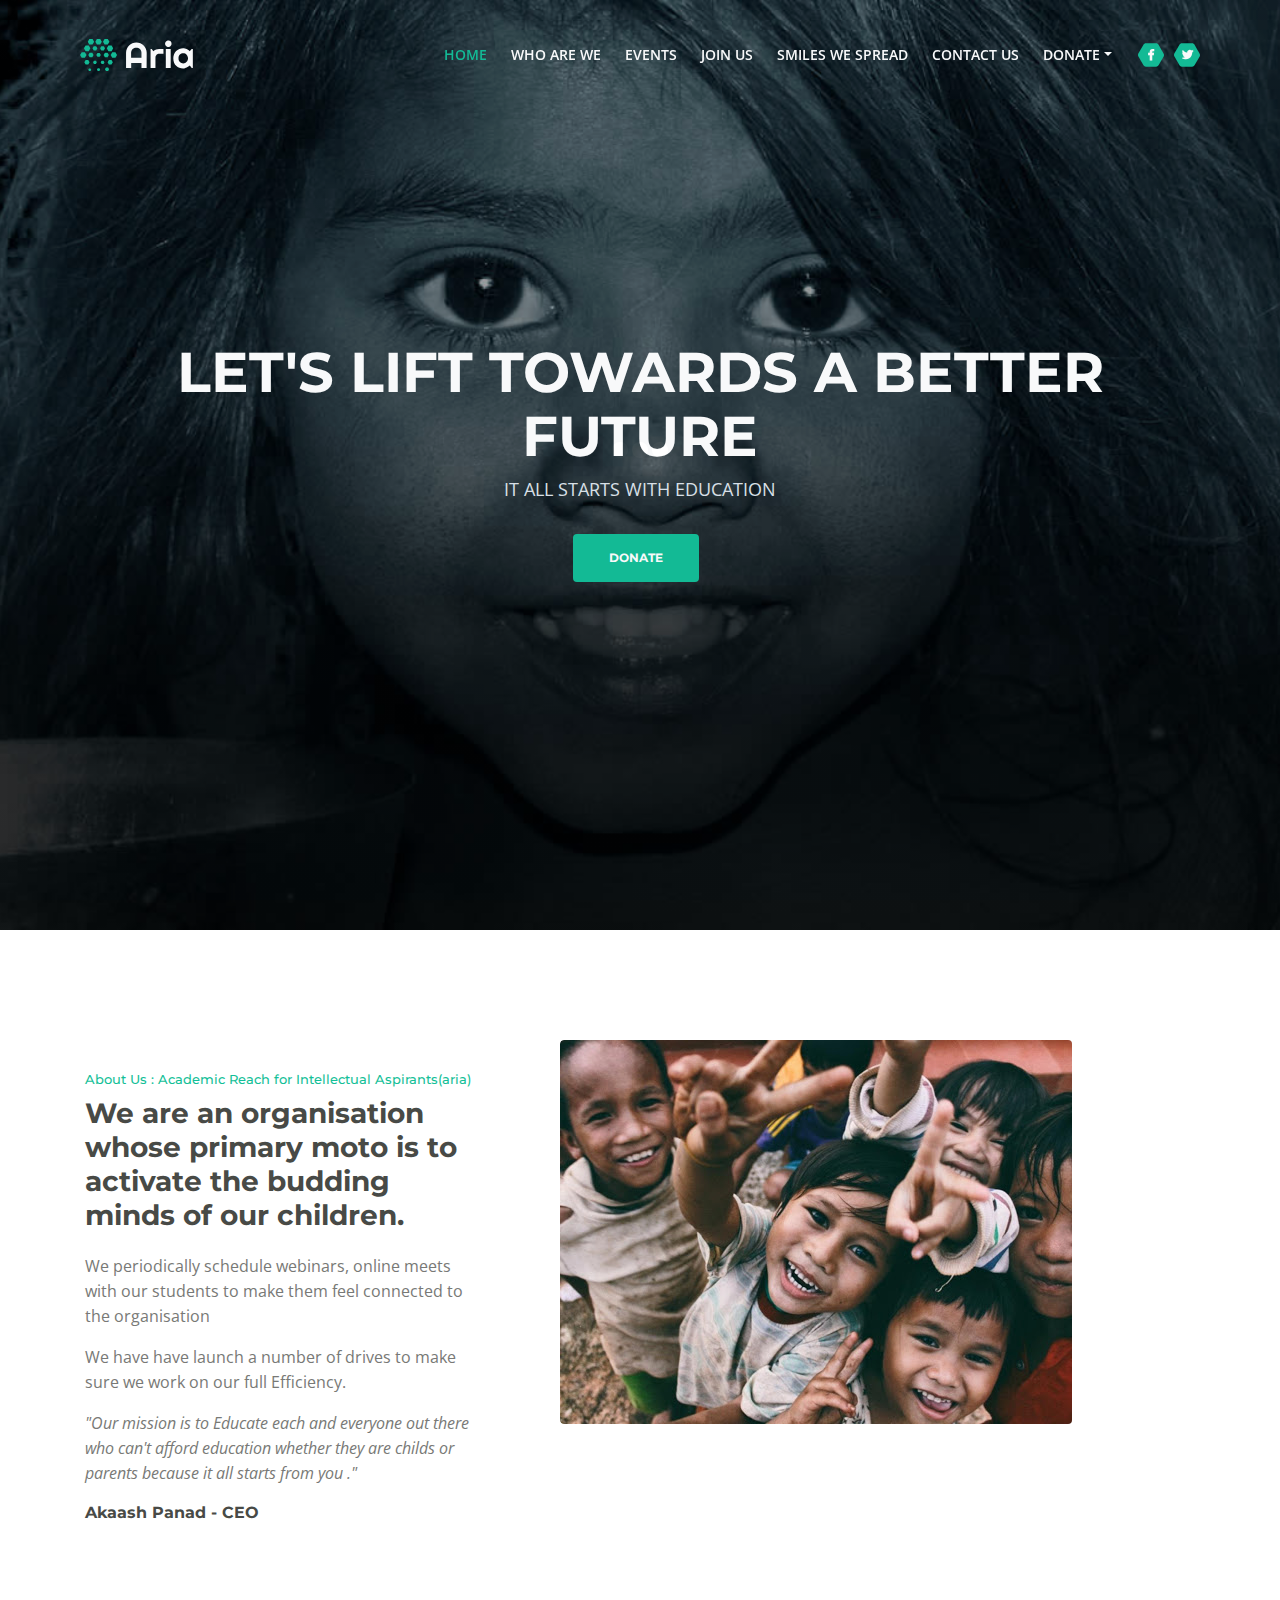
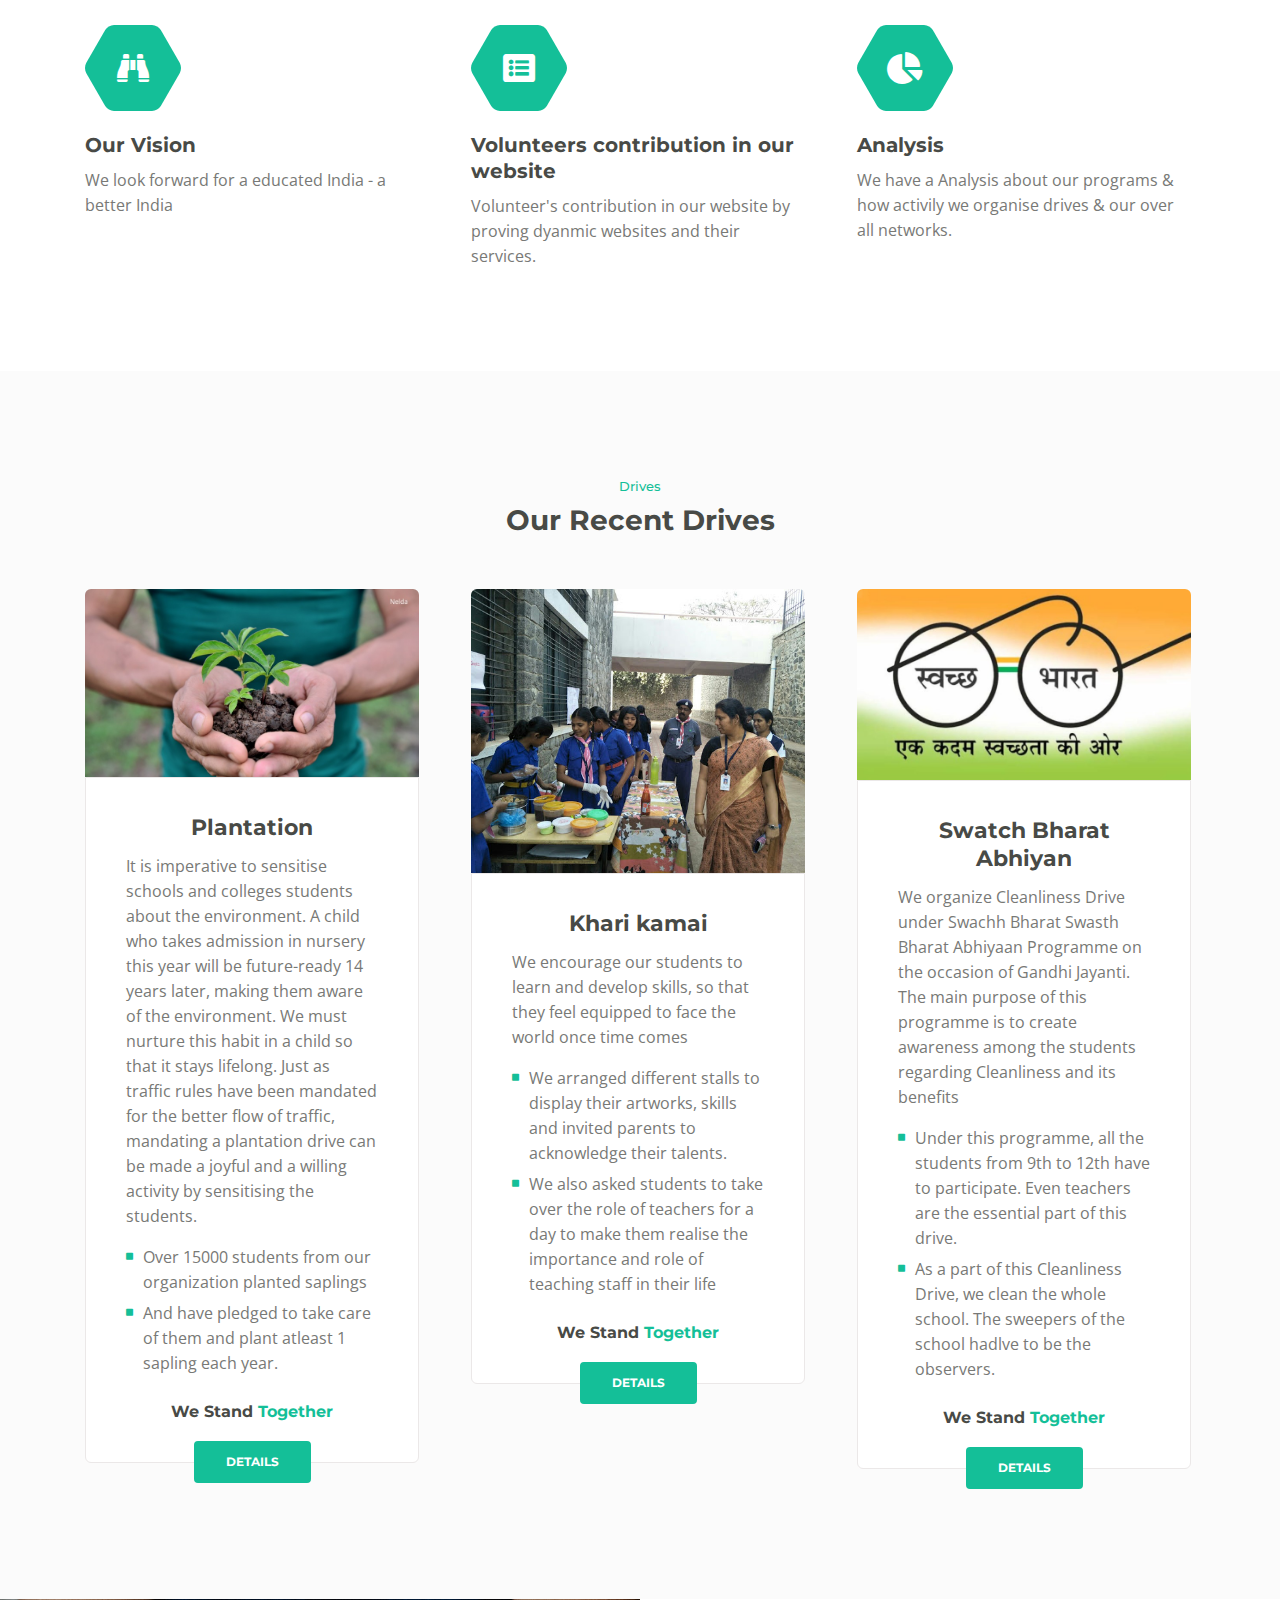
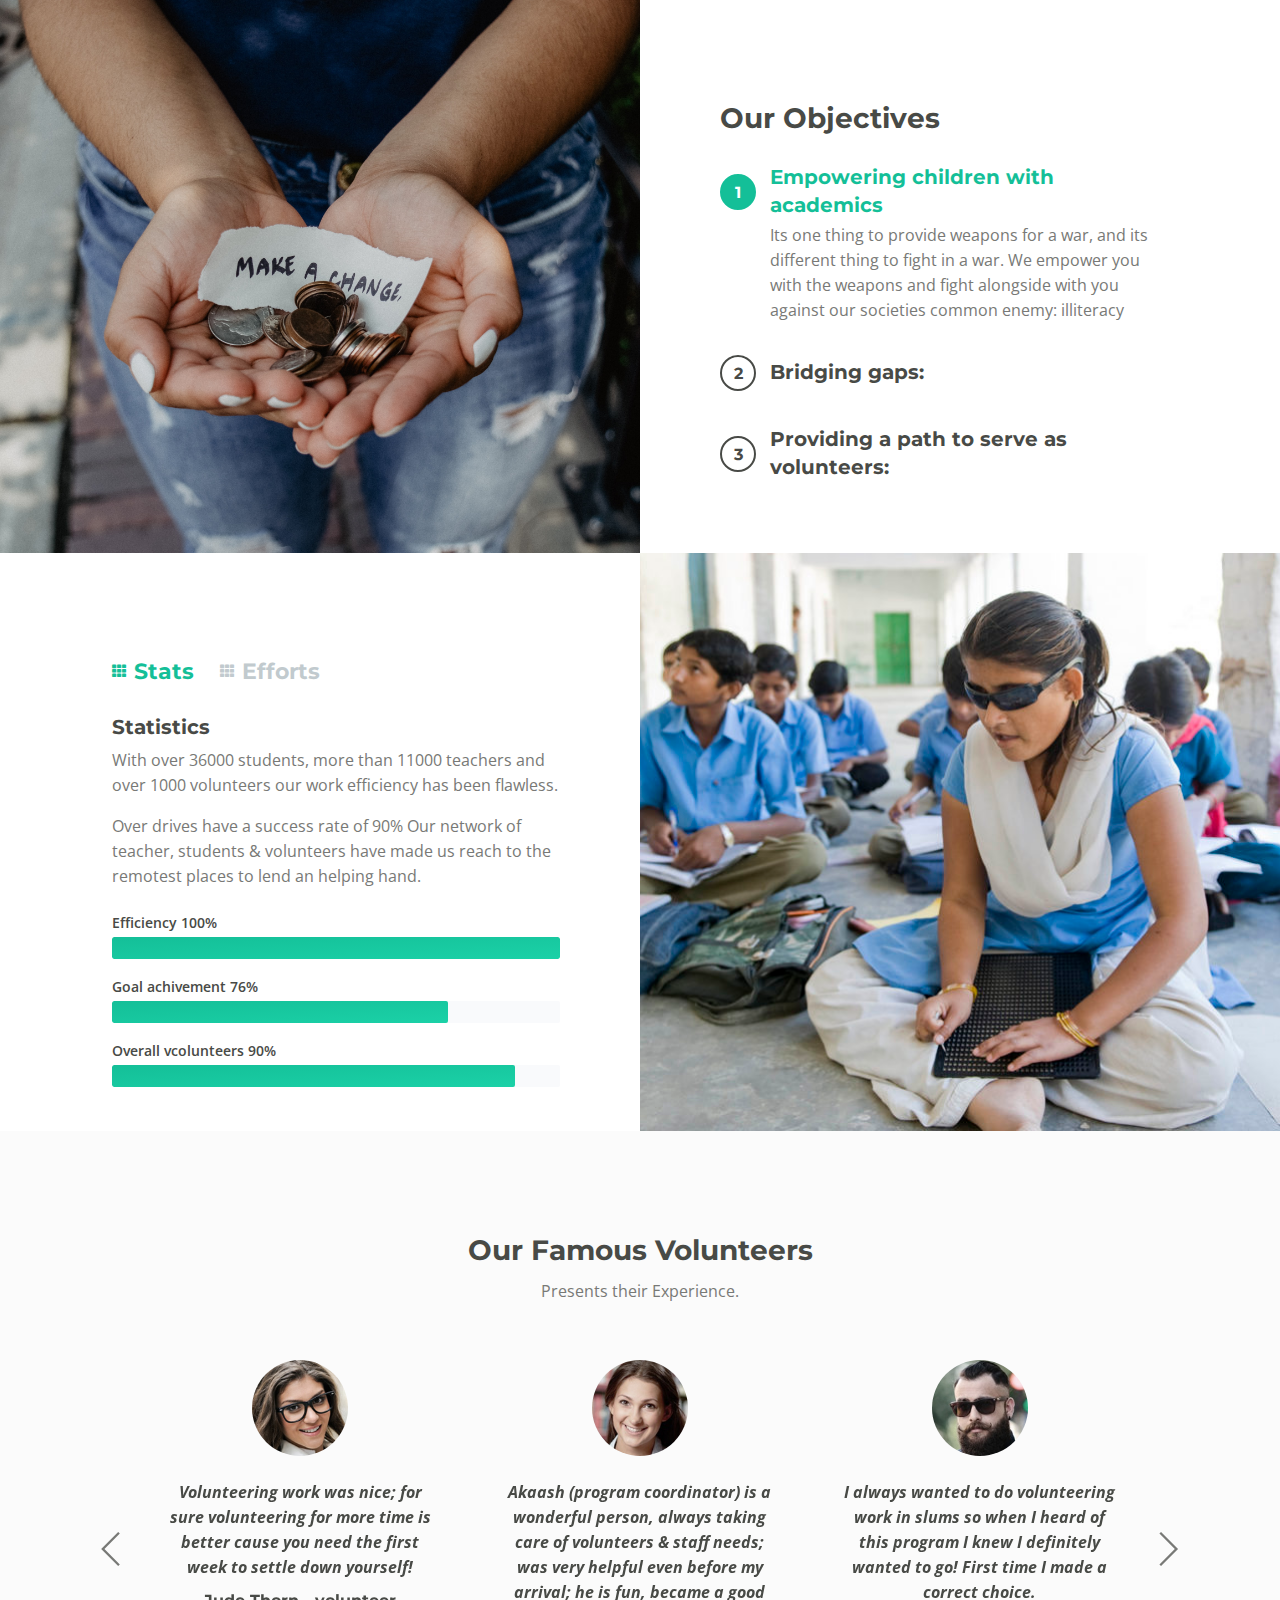
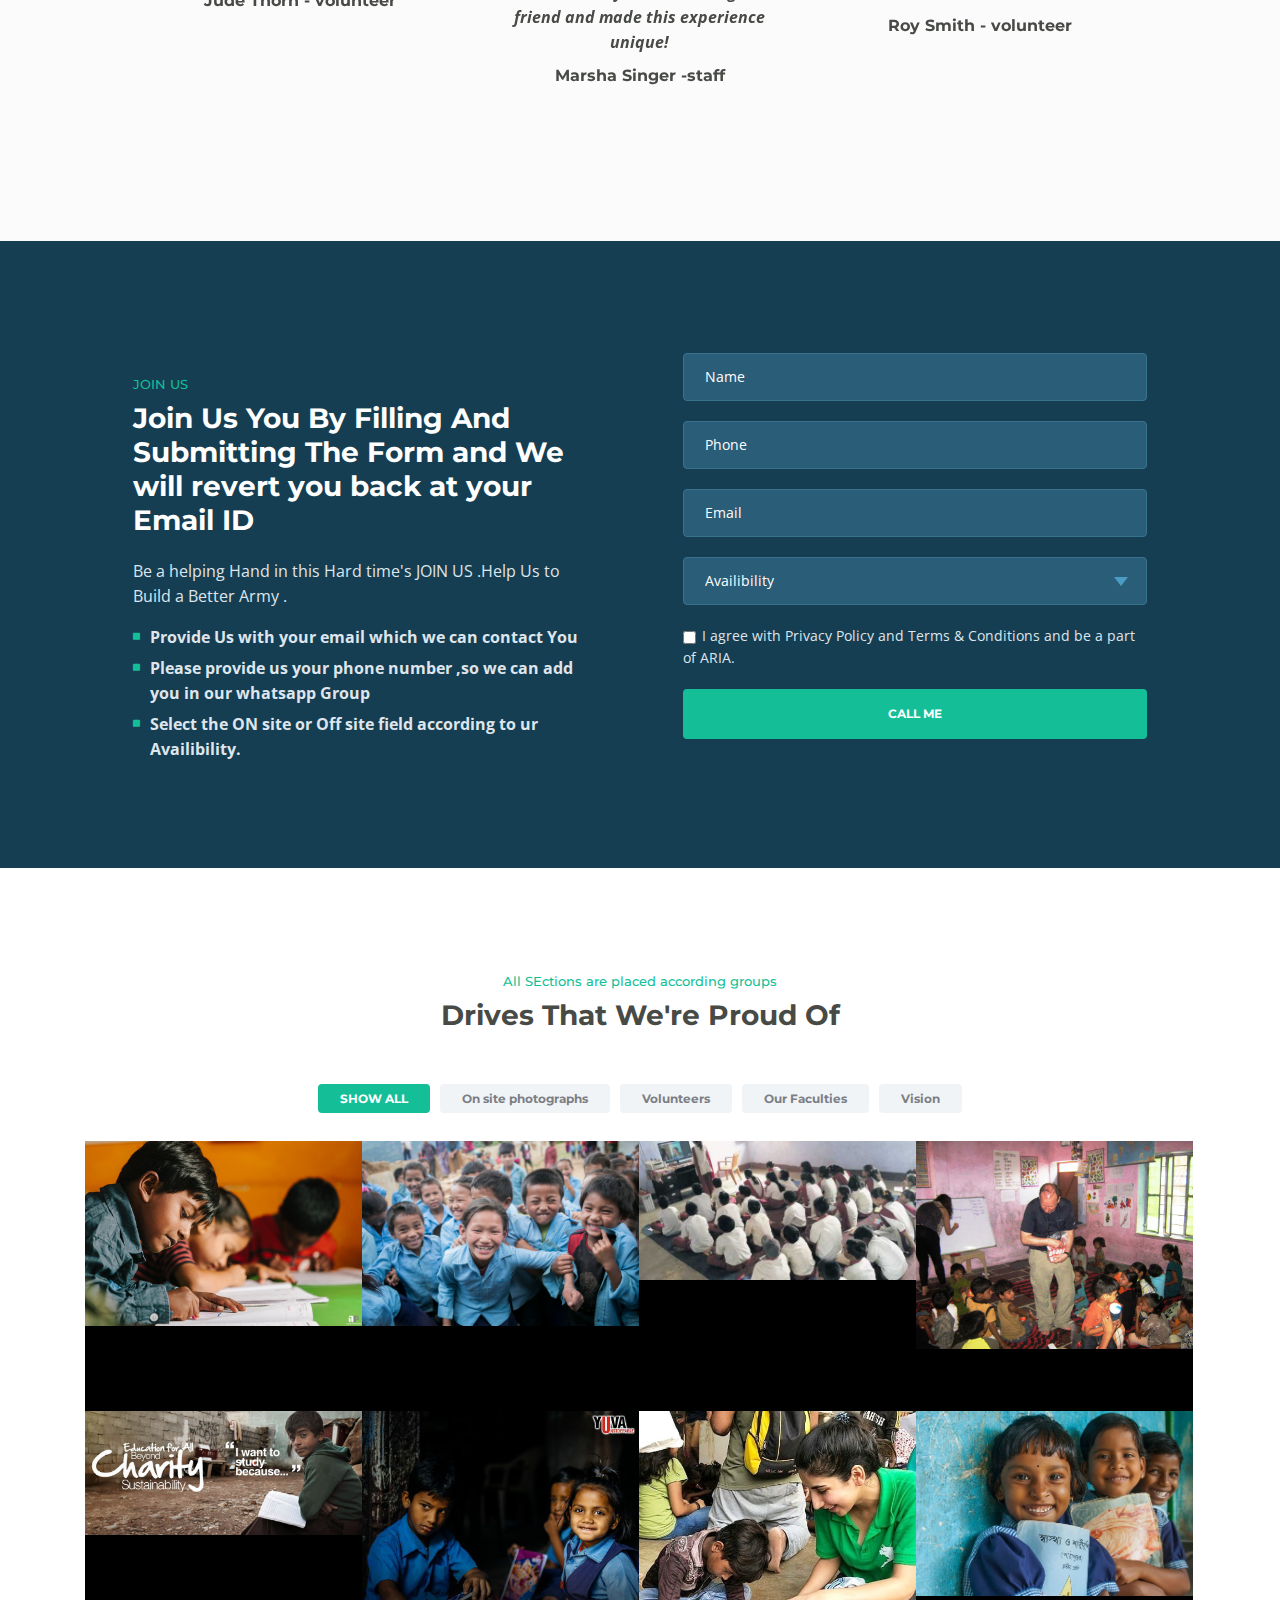
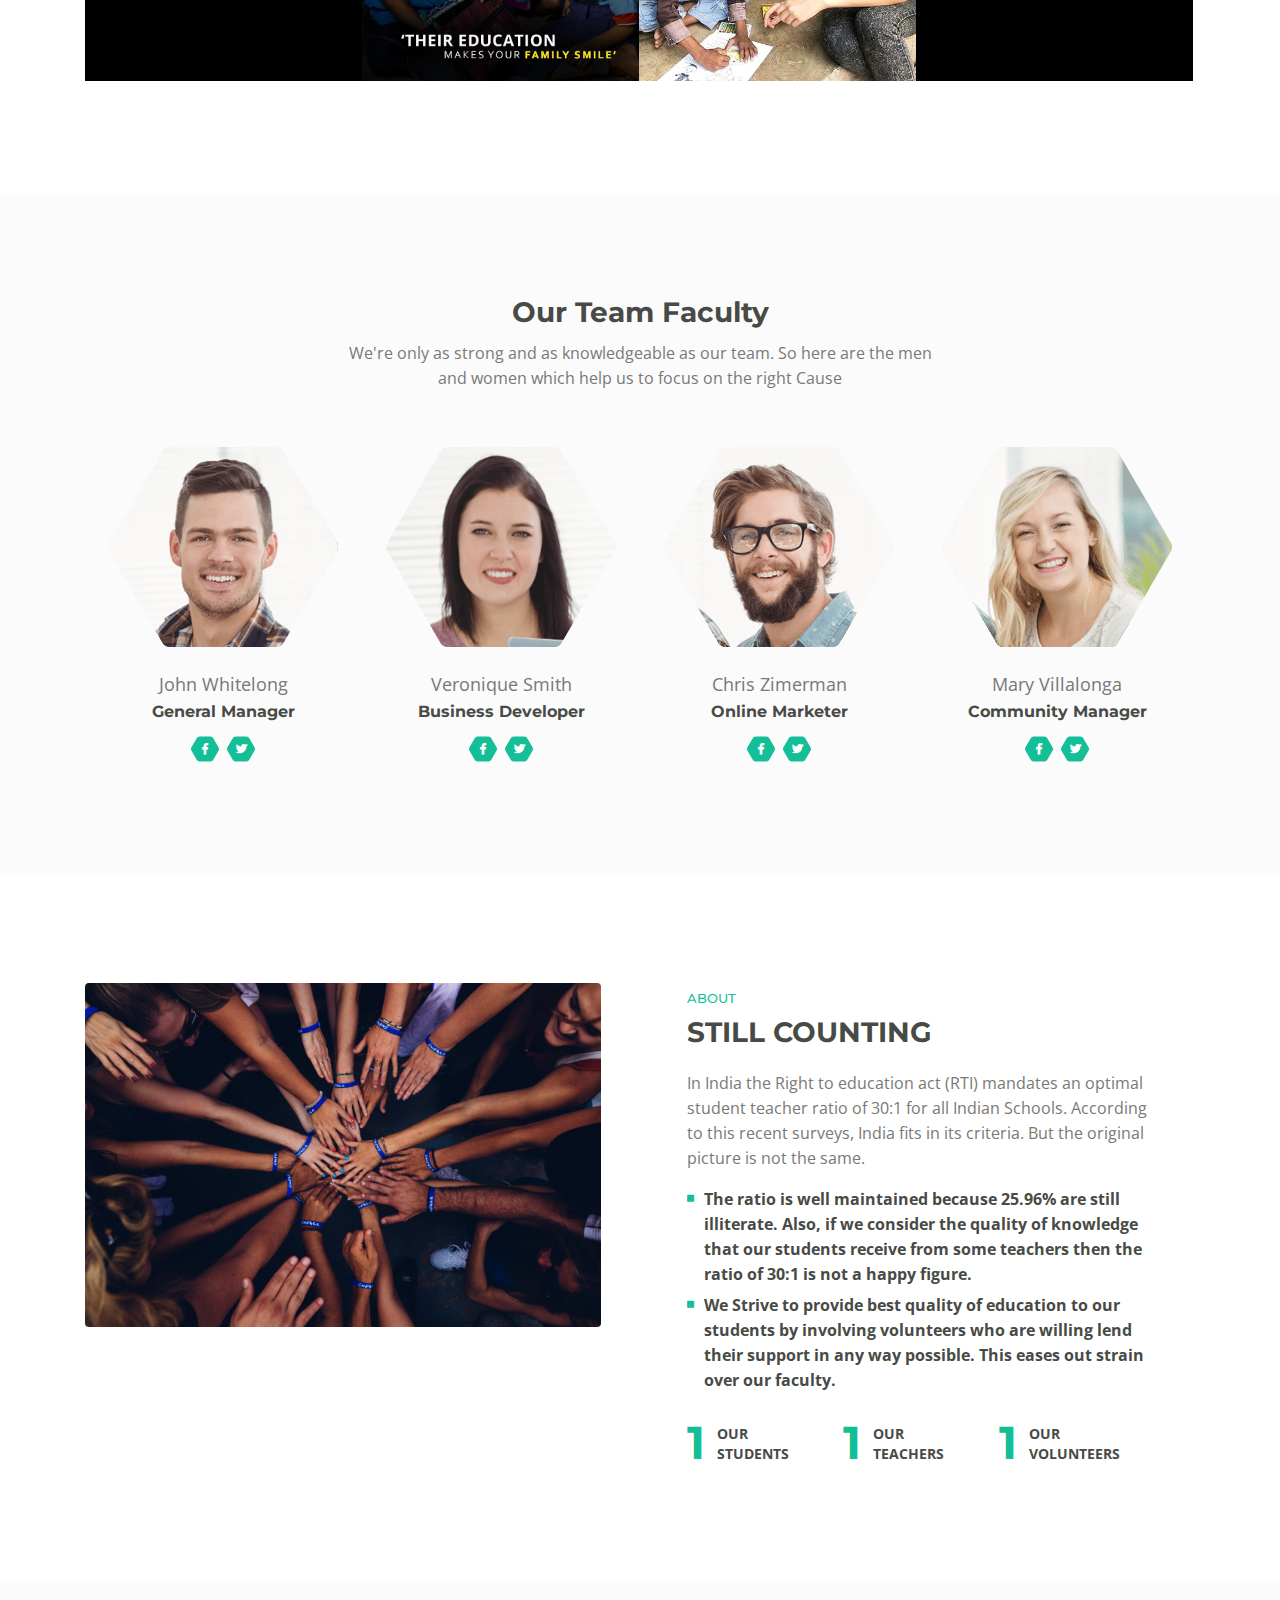
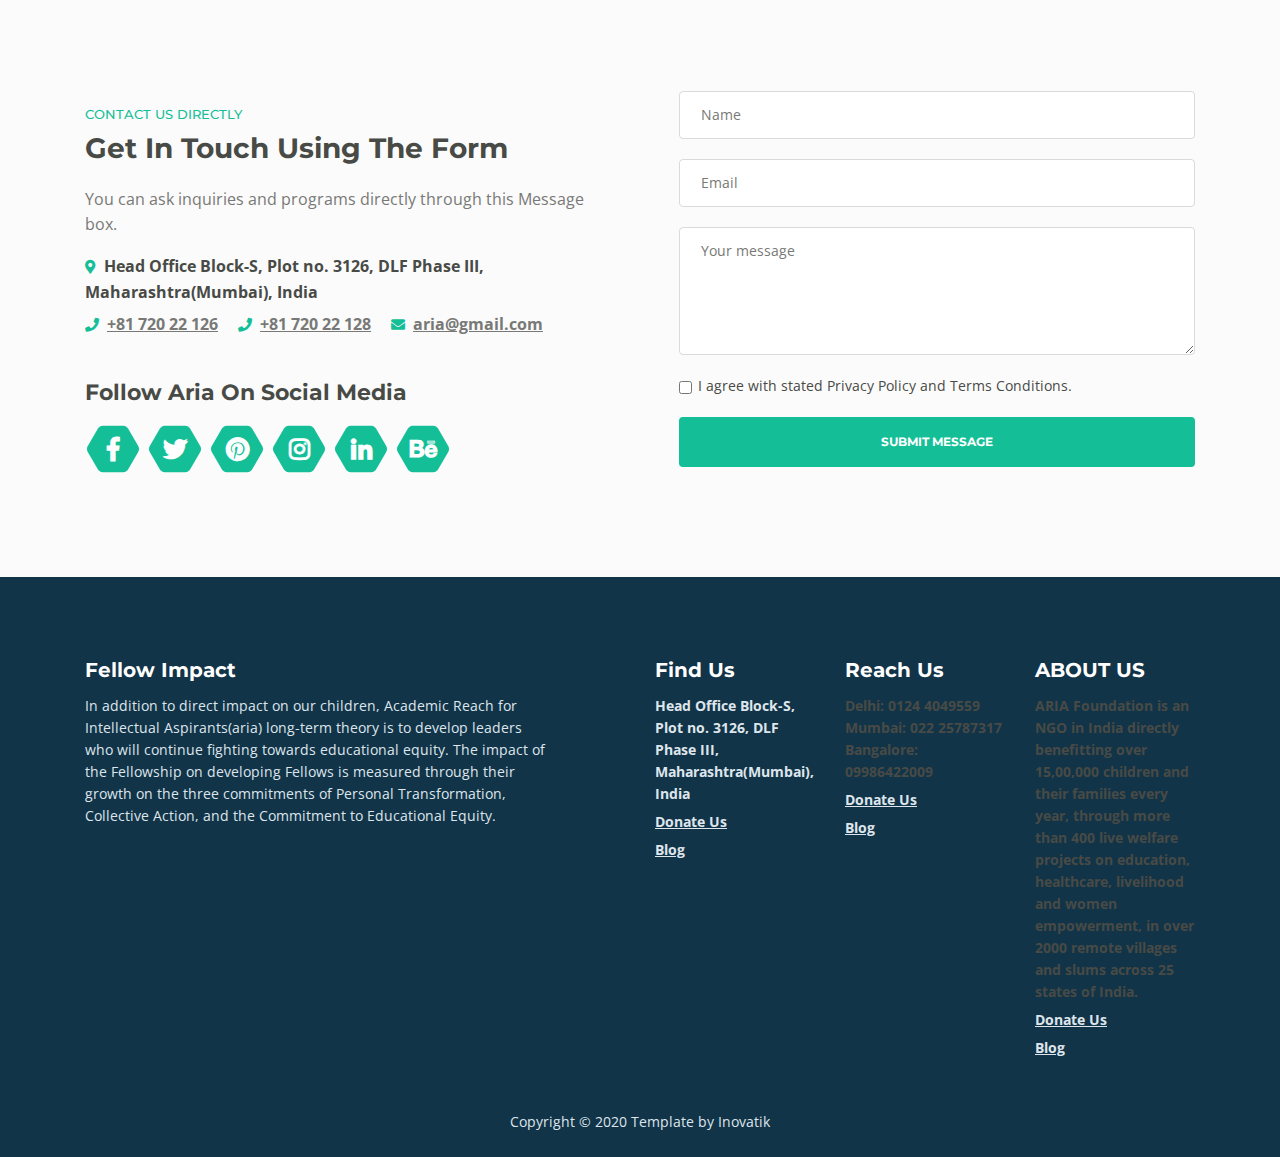
==== commit 3cb94b65: "dd" ====
--- a/index.html
+++ b/index.html
@@ -377,11 +377,9 @@
                         <a class="nav-link active" id="nav-tab-1" data-toggle="tab" href="#tab-1" role="tab" aria-controls="tab-1" aria-selected="true"><i class="fas fa-th"></i> Stats</a>
                     </li>
                     <li class="nav-item">
-                        <a class="nav-link" id="nav-tab-2" data-toggle="tab" href="#tab-2" role="tab" aria-controls="tab-2" aria-selected="false"><i class="fas fa-th"></i> Our efforts</a>
+                        <a class="nav-link" id="nav-tab-2" data-toggle="tab" href="#tab-2" role="tab" aria-controls="tab-2" aria-selected="false"><i class="fas fa-th"></i> Efforts</a>
                     </li>
-                    <li class="nav-item">
-                        <a class="nav-link" id="nav-tab-3" data-toggle="tab" href="#tab-3" role="tab" aria-controls="tab-3" aria-selected="false"><i class="fas fa-th"></i> Reviews</a>
-                    </li>
+                    
                 </ul>
                 <!-- end of tabs links -->
                 
@@ -390,8 +388,11 @@
 
                     <!-- Tab -->
                     <div class="tab-pane fade show active" id="tab-1" role="tabpanel" aria-labelledby="tab-1">
-                        <h4>Stats</h4>
-                        <p>We have a great stats as we have a great network , our honest volunteers and great sponsers  <a class="green page-scroll" href="#services">ARIA</a> stats uptil now</p>
+                        <h4>Statistics</h4>
+                        <p>With over 36000 students, more than 11000 teachers and over 1000 volunteers our work efficiency has been flawless. </p>
+                        <p>Over drives have a success rate of 90%
+                            Our network of teacher, students & volunteers have made us reach to the remotest places to lend an helping hand.</p>
+                            <p></p>
                         
                         <!-- Progress Bars -->
                         <div class="progress-container">
@@ -418,62 +419,32 @@
                         <ul class="list-unstyled li-space-lg first">
                             <li class="media">
                                 <div class="media-bullet">1</div>
-                                <div class="media-body"><strong>High quality</strong> is on top of our list when it comes to the way we deliver the services</div>
+                                <div class="media-body"><strong>we work on a basic moto the more educate is your surrounding so as you will be as it reflects</div>
                             </li>
                             <li class="media">
                                 <div class="media-bullet">2</div>
-                                <div class="media-body"><strong>Maximum impact</strong> is what we look for in our actions</div>
+                                <div class="media-body"><strong> Standards:</strong>Provide students with our skilled staffs & volunteers</div>
                             </li>
                             <li class="media">
                                 <div class="media-bullet">3</div>
-                                <div class="media-body"><strong>Quality standards</strong> are important but meant to be exceeded</div>
+                                <div class="media-body"><strong>Quality :</strong>Our volunteers and staff have to go under certain certification</div>
                             </li>
                         </ul>
                         <ul class="list-unstyled li-space-lg last">
                             <li class="media">
                                 <div class="media-bullet">4</div>
-                                <div class="media-body"><strong>We're always looking</strong> for industry leaders to help them win their market position</div>
+                                <div class="media-body"><strong>We're always looking:</strong>Forward On a positive side & keep improving ourselfs everyday</div>
                             </li>
                             <li class="media">
                                 <div class="media-bullet">5</div>
-                                <div class="media-body"><strong>Evaluation</strong> is a key aspect of this business and important</div>
-                            </li>
-                            <li class="media">
-                                <div class="media-bullet">6</div>
-                                <div class="media-body"><strong>Ethic</strong> procedures ar alwasy at the base of everything we do</div>
-                            </li>
+                                <div class="media-body"><strong>Evaluation:</strong>We have tremendously grown from past couple of years (reason:our work & honesty)</div>
+                            </li>
+                            
                         </ul>
                     </div> <!-- end of tab-pane -->
                     <!-- end of tab -->
 
-                    <!-- Tab -->
-                    <div class="tab-pane fade" id="tab-3" role="tabpanel" aria-labelledby="tab-3">
-                        <p><strong>We strive to achieve</strong> 100% customer satisfaction for both types of customers: hiring companies and job seekers. Types of customers: <a class="green" href="#your-link">with huge potential</a></p>
-                        <p><strong>Our goal is to help</strong> your company achieve its full potential and establish long term stability for <a class="green" href="#your-link">the stakeholders</a></p>
-                        <ul class="list-unstyled li-space-lg">
-                            <li class="media">
-                                <i class="fas fa-square"></i>
-                                <div class="media-body">It's easy to get a quotation, just call our office anytime</div>
-                            </li>
-                            <li class="media">
-                                <i class="fas fa-square"></i>
-                                <div class="media-body">We'll get back to you with an initial estimate soon</div>
-                            </li>
-                            <li class="media">
-                                <i class="fas fa-square"></i>
-                                <div class="media-body">Get ready to see results even after only 30 days</div>
-                            </li>
-                            <li class="media">
-                                <i class="fas fa-square"></i>
-                                <div class="media-body">Ask for a quote and start improving your business</div>
-                            </li>
-                            <li class="media">
-                                <i class="fas fa-square"></i>
-                                <div class="media-body">Just fill out the form and we'll call you right away</div>
-                            </li>
-                        </ul>
-                    </div> <!-- end of tab-pane -->
-                    <!-- end of tab -->
+                    
 
                 </div> <!-- end of tab-content -->
                 <!-- end of tabs content -->
@@ -490,7 +461,7 @@
             <div class="row">
                 <div class="col-lg-12">
                     <h2>Our Famous Volunteers</h2>
-                    <p class="p-heading">Which help us to grow.</p>
+                    <p class="p-heading">Presents their Experience.</p>
                 </div> <!-- end of col -->
             </div> <!-- end of row -->
             <div class="row">
@@ -506,8 +477,9 @@
                                     <div class="card">
                                         <img class="card-image" src="images/testimonial-1.jpg" alt="alternative">
                                         <div class="card-body">
-                                            <div class="testimonial-text">The guys from Aria helped with getting my business off the ground and turning into a profitable company.</div>
-                                            <div class="testimonial-author">Jude Thorn - Founder</div>
+                                            <div class="testimonial-text">Volunteering work was nice; for sure volunteering for more time is better cause you need the first week to settle down yourself!
+                                                </div>
+                                            <div class="testimonial-author">Jude Thorn - volunteer</div>
                                         </div>
                                     </div>
                                 </div> <!-- end of swiper-slide -->
@@ -518,8 +490,8 @@
                                     <div class="card">
                                         <img class="card-image" src="images/testimonial-2.jpg" alt="alternative">
                                         <div class="card-body">
-                                            <div class="testimonial-text">I purchased the Growth Accelerator service pack a few years ago and I renewed the contract each year. </div>
-                                            <div class="testimonial-author">Marsha Singer - Marketer</div>
+                                            <div class="testimonial-text">Akaash (program coordinator) is a wonderful person, always taking care of volunteers & staff needs; was very helpful even before my arrival; he is fun, became a good friend and made this experience unique! </div>
+                                            <div class="testimonial-author">Marsha Singer -staff </div>
                                         </div>
                                     </div>        
                                 </div> <!-- end of swiper-slide -->
@@ -530,8 +502,8 @@
                                     <div class="card">
                                         <img class="card-image" src="images/testimonial-3.jpg" alt="alternative">
                                         <div class="card-body">
-                                            <div class="testimonial-text">Aria's CEO personally attends client meetings and gives his feedback on business growth strategies.</div>
-                                            <div class="testimonial-author">Roy Smith - Developer</div>
+                                            <div class="testimonial-text">I always wanted to do volunteering work in slums so when I heard of this program I knew I definitely wanted to go! First time I made a correct choice.</div>
+                                            <div class="testimonial-author">Roy Smith - volunteer</div>
                                         </div>
                                     </div>        
                                 </div> <!-- end of swiper-slide -->
@@ -542,8 +514,8 @@
                                     <div class="card">
                                         <img class="card-image" src="images/testimonial-4.jpg" alt="alternative">
                                         <div class="card-body">
-                                            <div class="testimonial-text">At the beginning I thought the prices are a little high for what they offer but they over deliver each and every time.</div>
-                                            <div class="testimonial-author">Ronald Spice - Owner</div>
+                                            <div class="testimonial-text">We came as a group of 17 students ( 15- 17 years) with 2 teachers to work in Delhi at some schools.we teach students basic fundamentals.Thanks to Aria</div>
+                                            <div class="testimonial-author">Ronald Spice - volunteer/staff</div>
                                         </div>
                                     </div>
                                 </div> <!-- end of swiper-slide -->
@@ -554,8 +526,8 @@
                                     <div class="card">
                                         <img class="card-image" src="images/testimonial-5.jpg" alt="alternative">
                                         <div class="card-body">
-                                            <div class="testimonial-text">I recommend Aria to every business owner or growth leader that wants to take his company to the next level.</div>
-                                            <div class="testimonial-author">Lindsay Rune - Manager</div>
+                                            <div class="testimonial-text">It was a really nice stay. I really had the feeling that i could help the children were we have worked with. It were just the little things they were so happy with. I really liked that. The children were so happy everyday and that made me happy to.</div>
+                                            <div class="testimonial-author">Lindsay Rune - Volunteer</div>
                                         </div>
                                     </div>        
                                 </div> <!-- end of swiper-slide -->
@@ -566,8 +538,9 @@
                                     <div class="card">
                                         <img class="card-image" src="images/testimonial-6.jpg" alt="alternative">
                                         <div class="card-body">
-                                            <div class="testimonial-text">My goals for using Aria's services seemed high when I first set them but they've met them with no problems.</div>
-                                            <div class="testimonial-author">Ann Black - Consultant</div>
+                                            <div class="testimonial-text">During the first couple of days, when the children are handful and I was new, trying to figure out the academic levels of children and finding what 
+                                                I could do was slightly difficult. I would imagine it should be the same way with most volunteers do. it was a great experience </div>
+                                            <div class="testimonial-author">Ann Black - Volunteer</div>
                                         </div>
                                     </div>        
                                 </div> <!-- end of swiper-slide -->
@@ -727,7 +700,7 @@
                 <img class="img-fluid" src="images/project-1.jpg" alt="alternative">
             </div> <!-- end of col -->
             <div class="col-lg-4">
-                <h3>our volunteers</h3>
+                <h3>Our volunteers</h3>
                 <hr class="line-heading">
                 <h6>Helping hands</h6>
                 <p>Our volunteers step into our classrooms and share their knowledge, experience and skills with our children by teaching and/or assisting our Fellows.</p>
@@ -736,7 +709,7 @@
                     <p class="testimonial-text">They play an integral role in growing this movement and redefining the education system.</p>
                     <p class="testimonial-author">Aria</p>
                 </div>
-                <a class="btn-solid-reg" href="#your-link">DETAILS</a> <a class="btn-outline-reg mfp-close as-button" href="#projects">BACK</a> 
+                <a class="btn-solid-reg" href="#your-link">JOIN US</a> <a class="btn-outline-reg mfp-close as-button" href="#projects">BACK</a> 
             </div> <!-- end of col -->
         </div> <!-- end of row -->
     </div> <!-- end of lightbox-basic -->
@@ -750,16 +723,16 @@
                 <img class="img-fluid" src="images/project-2.jpg" alt="alternative">
             </div> <!-- end of col -->
             <div class="col-lg-4">
-                <h3>our volunteers</h3>
+                <h3>Our volunteers</h3>
                 <hr class="line-heading">
                 <h6>>Helping hands</h6>
                 <p>Our volunteers step into our classrooms and share their knowledge, experience and skills with our children by teaching and/or assisting our Fellows.</p>
                 <p>They help us plan, execute and/or archive our events across to further strengthen the movement.</p>
                 <div class="testimonial-container">
-                    <p class="testimonial-text">They play an integral role in growing this movement and redefining the education system.</p>
+                    <p class="testimonial-text">Step into our classrooms and share your knowledge, experience and skills with our children by volunteering to teach and/or assist our Fellows. Help us plan, execute and/or archive our events across the country to further strengthen the movement.</p>
                     <p class="testimonial-author">Aria</p>
                 </div>
-                <a class="btn-solid-reg" href="#your-link">DETAILS</a> <a class="btn-outline-reg mfp-close as-button" href="#projects">BACK</a> 
+                <a class="btn-solid-reg" href="#your-link">JOIN US</a> <a class="btn-outline-reg mfp-close as-button" href="#projects">BACK</a> 
             </div> <!-- end of col -->
         </div> <!-- end of row -->
     </div> <!-- end of lightbox-basic -->
@@ -775,14 +748,14 @@
             <div class="col-lg-4">
                 <h3>On site volunteer/faculty</h3>
                 <hr class="line-heading">
-                <h6>Strategy Development</h6>
-                <p>Need a solid foundation for your business growth plans? Aria will help you manage sales and meet your current needs</p>
-                <p>By offering the best professional services and quality products in the market. Don't hesitate and get in touch with us.</p>
+                <h6>Teachers/Volunteers interacting with Students</h6>
+                <p>Though volunteers and Staff has to go under certification ,after getting the approval from us as they are only allowed to interact with students after the process</p>
+                <p>Thus our team is more efficient and well prepared</p>
                 <div class="testimonial-container">
-                    <p class="testimonial-text">Need a solid foundation for your business growth plans? Aria will help you manage sales and meet your current requirements.</p>
-                    <p class="testimonial-author">General Manager</p>
+                    <p class="testimonial-text">what we get in return? Sweet Smiles!!!</p>
+                    <p class="testimonial-author">Aria</p>
                 </div>
-                <a class="btn-solid-reg" href="#your-link">DETAILS</a> <a class="btn-outline-reg mfp-close as-button" href="#projects">BACK</a> 
+                <a class="btn-solid-reg" href="#your-link">JOIN US</a> <a class="btn-outline-reg mfp-close as-button" href="#projects">BACK</a> 
             </div> <!-- end of col -->
         </div> <!-- end of row -->
     </div> <!-- end of lightbox-basic -->
@@ -798,14 +771,14 @@
             <div class="col-lg-4">
                 <h3>On-site volunteer/faculty</h3>
                 <hr class="line-heading">
-                <h6>On site volunteer/faculty</h6>
-                <p>Need a solid foundation for your business growth plans? Aria will help you manage sales and meet your current needs</p>
-                <p>By offering the best professional services and quality products in the market. Don't hesitate and get in touch with us.</p>
+                <h6>Teachers/Volunteers interacting with Students</h6>
+                <p></p>
+                <p>Though volunteers and Staff has to go under certification ,after getting the approval from us as they are only allowed to interact with students after the process.</p>
                 <div class="testimonial-container">
-                    <p class="testimonial-text">Need a solid foundation for your business growth plans? Aria will help you manage sales and meet your current requirements.</p>
+                    <p class="testimonial-text">what we get in return? Sweet Smiles!!!</p>
                     <p class="testimonial-author">General Manager</p>
                 </div>
-                <a class="btn-solid-reg" href="#your-link">DETAILS</a> <a class="btn-outline-reg mfp-close as-button" href="#projects">BACK</a> 
+                <a class="btn-solid-reg" href="#your-link">JOIN US</a> <a class="btn-outline-reg mfp-close as-button" href="#projects">BACK</a> 
             </div> <!-- end of col -->
         </div> <!-- end of row -->
     </div> <!-- end of lightbox-basic -->
@@ -821,14 +794,14 @@
             <div class="col-lg-4">
                 <h3>On site volunteer/faculty & vision</h3>
                 <hr class="line-heading">
-                <h6>Strategy Development</h6>
-                <p>Need a solid foundation for your business growth plans? Aria will help you manage sales and meet your current needs</p>
-                <p>By offering the best professional services and quality products in the market. Don't hesitate and get in touch with us.</p>
+                <h6>Overall vision </h6>
+                <p>Our visions to surround ourselfs with educational enviornment . As we think our surrounding will reflect us or vise versa</p>
+                
                 <div class="testimonial-container">
-                    <p class="testimonial-text">Need a solid foundation for your business growth plans? Aria will help you manage sales and meet your current requirements.</p>
+                    <p class="testimonial-text">Get to learn our motos ,fundamentals and devlop your interacting skills,managing skills ,etc.:)</p>
                     <p class="testimonial-author">General Manager</p>
                 </div>
-                <a class="btn-solid-reg" href="#your-link">DETAILS</a> <a class="btn-outline-reg mfp-close as-button" href="#projects">BACK</a> 
+                <a class="btn-solid-reg" href="#your-link">JOIN US</a> <a class="btn-outline-reg mfp-close as-button" href="#projects">BACK</a> 
             </div> <!-- end of col -->
         </div> <!-- end of row -->
     </div> <!-- end of lightbox-basic -->
@@ -844,14 +817,14 @@
             <div class="col-lg-4">
                 <h3>Volunteer & vision</h3>
                 <hr class="line-heading">
-                <h6>Strategy Development</h6>
-                <p>Need a solid foundation for your business growth plans? Aria will help you manage sales and meet your current needs</p>
-                <p>By offering the best professional services and quality products in the market. Don't hesitate and get in touch with us.</p>
+                <h6>Our volunteers and their vision</h6>
+                <p>U dont have to worry about whether you are fresher or have experience.</p>
+                <p>Because our goals are clear and straight one may can understand it easily.</p>
                 <div class="testimonial-container">
-                    <p class="testimonial-text">Need a solid foundation for your business growth plans? Aria will help you manage sales and meet your current requirements.</p>
+                    <p class="testimonial-text">So dont hesitate ,be free to join.</p>
                     <p class="testimonial-author">General Manager</p>
                 </div>
-                <a class="btn-solid-reg" href="#your-link">DETAILS</a> <a class="btn-outline-reg mfp-close as-button" href="#projects">BACK</a> 
+                <a class="btn-solid-reg" href="#your-link">JOIN US</a> <a class="btn-outline-reg mfp-close as-button" href="#projects">BACK</a> 
             </div> <!-- end of col -->
         </div> <!-- end of row -->
     </div> <!-- end of lightbox-basic -->
@@ -865,16 +838,16 @@
                 <img class="img-fluid" src="images/project-7.jpg" alt="alternative">
             </div> <!-- end of col -->
             <div class="col-lg-4">
-                <h3> Volunteer</h3>
+                <h3> Our Volunteer</h3>
                 <hr class="line-heading">
-                <h6>Strategy Development</h6>
-                <p>Need a solid foundation for your business growth plans? Aria will help you manage sales and meet your current needs</p>
-                <p>By offering the best professional services and quality products in the market. Don't hesitate and get in touch with us.</p>
+                <h6>Helping hands</h6>
+                <p>Our volunteers step into our classrooms and share their knowledge, experience and skills with our children by teaching and/or assisting our Fellows.</p>
+                <p>They help us plan, execute and/or archive our events across to further strengthen the movement..</p>
                 <div class="testimonial-container">
-                    <p class="testimonial-text">Need a solid foundation for your business growth plans? Aria will help you manage sales and meet your current requirements.</p>
-                    <p class="testimonial-author">General Manager</p>
+                    <p class="testimonial-text">Step into our classrooms and share your knowledge, experience and skills with our children by volunteering to teach and/or assist our Fellows. Help us plan, execute and/or archive our events across the country to further strengthen the movement.</p>
+                    <p class="testimonial-author">Aria</p>
                 </div>
-                <a class="btn-solid-reg" href="#your-link">DETAILS</a> <a class="btn-outline-reg mfp-close as-button" href="#projects">BACK</a> 
+                <a class="btn-solid-reg" href="#your-link">JOIN US</a> <a class="btn-outline-reg mfp-close as-button" href="#projects">BACK</a> 
             </div> <!-- end of col -->
         </div> <!-- end of row -->
     </div> <!-- end of lightbox-basic -->
@@ -890,14 +863,14 @@
             <div class="col-lg-4">
                 <h3>Faculty & vision</h3>
                 <hr class="line-heading">
-                <h6>Strategy Development</h6>
-                <p>Need a solid foundation for your business growth plans? Aria will help you manage sales and meet your current needs</p>
-                <p>By offering the best professional services and quality products in the market. Don't hesitate and get in touch with us.</p>
+                <h6>Teaching staff and their vision</h6>
+                <p>We have a Decided Dedicated Goals achive per session.So we always look up to building ourself more efficient </p>
+                <p>Various tasks and projects are assigned as a  particular vision to complete.</p>
                 <div class="testimonial-container">
-                    <p class="testimonial-text">Need a solid foundation for your business growth plans? Aria will help you manage sales and meet your current requirements.</p>
+                    <p class="testimonial-text">We are always up to mark!</p>
                     <p class="testimonial-author">General Manager</p>
                 </div>
-                <a class="btn-solid-reg" href="#your-link">DETAILS</a> <a class="btn-outline-reg mfp-close as-button" href="#projects">BACK</a> 
+                <a class="btn-solid-reg" href="#your-link">JOIN US</a> <a class="btn-outline-reg mfp-close as-button" href="#projects">BACK</a> 
             </div> <!-- end of col -->
         </div> <!-- end of row -->
     </div> <!-- end of lightbox-basic -->
